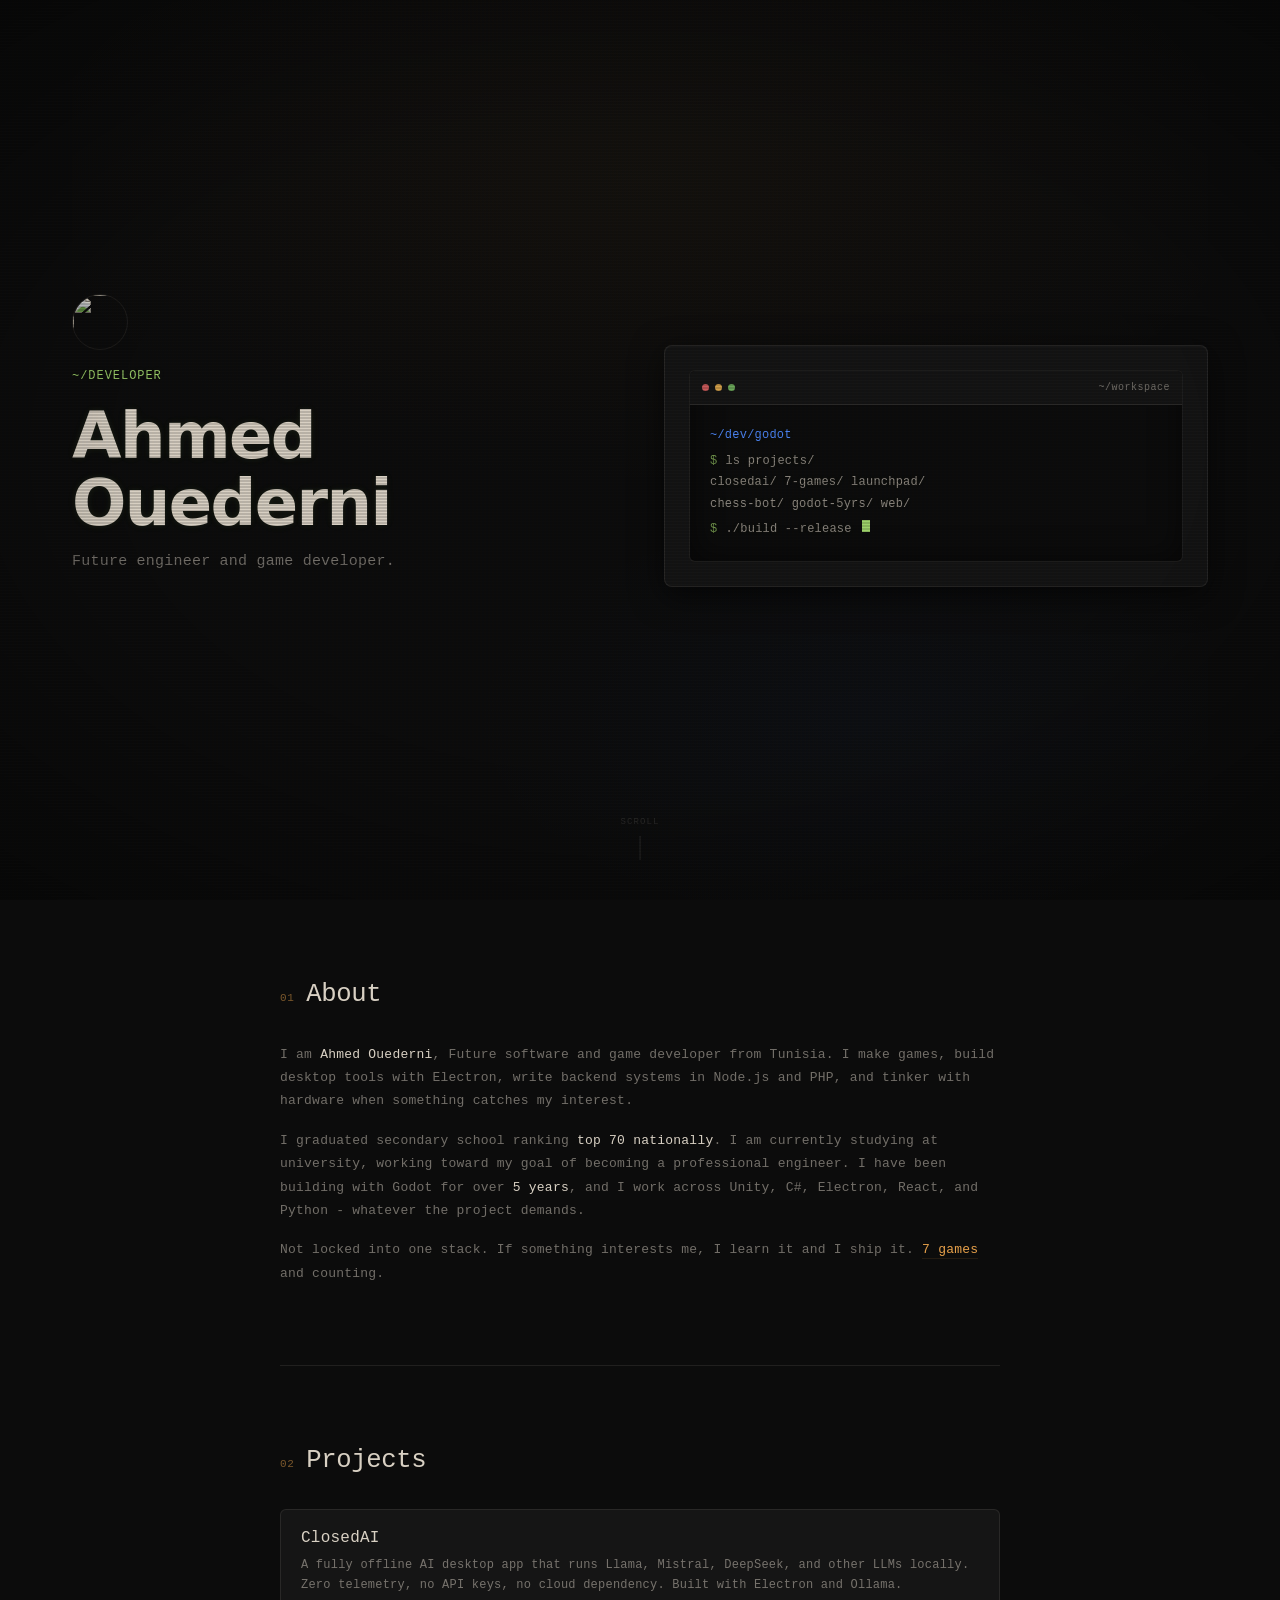
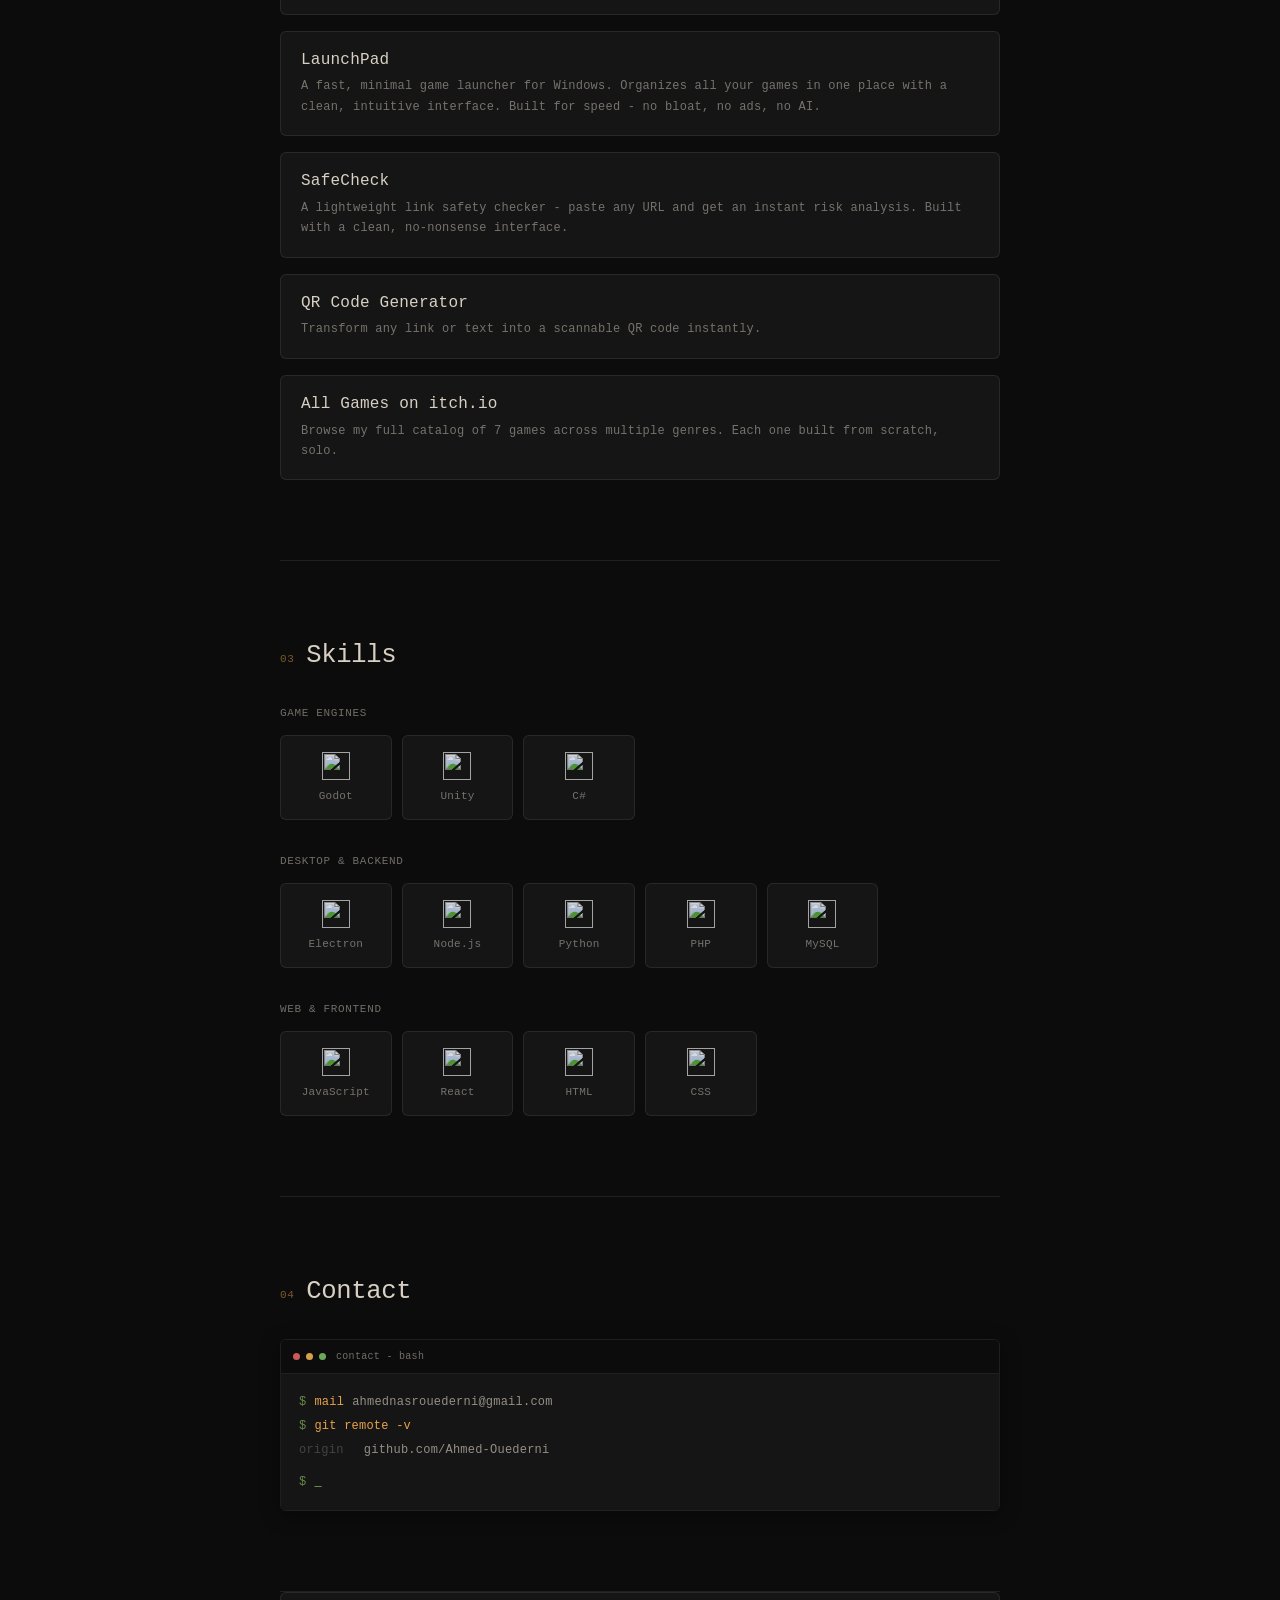
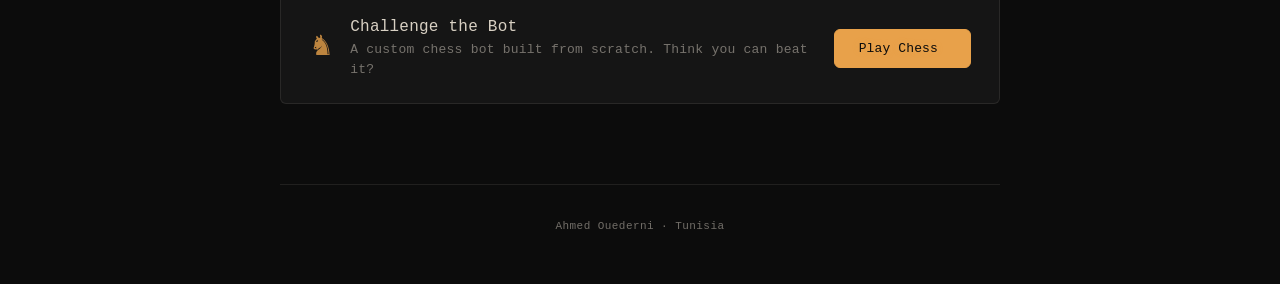
==== index.html @ bfbadf21 "fix" ====
<!DOCTYPE html>
<html lang="en">
<head>
  <meta charset="UTF-8">
  <meta name="viewport" content="width=device-width, initial-scale=1.0">
  <meta name="description" content="Ahmed Ouederni, Future Software & Game Developer. 7 games shipped. Building tools, engines, and experiences from Tunisia.">
  <meta name="google-site-verification" content="sA0sm3_BkF0M1-zDJ6qoyXJrJfZgBgs-UCvSXlm2wwg" />
  <title>Ahmed Ouederni</title>
  <meta property="og:site_name" content="Ahmed Ouederni">
  <link rel="icon" type="image/png" href="assets/image.png">

  
  <link rel="preconnect" href="https://cdn.jsdelivr.net">

  <link rel="preload" href="https://cdn.jsdelivr.net/npm/@fontsource/jetbrains-mono@5.1.0/files/jetbrains-mono-latin-wght-normal.woff2" as="font" type="font/woff2" crossorigin>

  
  <link rel="stylesheet" href="https://fonts.cdnfonts.com/css/20-db">

  
  <script src="https://cdn.jsdelivr.net/npm/@phosphor-icons/web@2.1.1/dist/phosphor-icons.min.js"></script>

  
  <link rel="stylesheet" href="styles.css">

  
  <script>document.documentElement.setAttribute('data-theme','dark');</script>
</head>
<body>

  
  <div class="crt-boot" id="crt-boot" aria-hidden="true">
    <div class="crt-boot__terminal">
      <div class="crt-boot__bar">
        <span class="crt-boot__dot crt-boot__dot--red"></span>
        <span class="crt-boot__dot crt-boot__dot--yellow"></span>
        <span class="crt-boot__dot crt-boot__dot--green"></span>
        <span class="crt-boot__label">boot - zsh</span>
      </div>
      <div class="crt-boot__screen">
        <div class="crt-boot__line" data-boot="0"><span class="crt-boot__prompt">$</span> init 3</div>
        <div class="crt-boot__line" data-boot="1"><span class="crt-boot__prompt">$</span> modprobe i915</div>
        <div class="crt-boot__line" data-boot="2"><span class="crt-boot__prompt">$</span> startx</div>
        <div class="crt-boot__line" data-boot="3"><span class="crt-boot__prompt">$</span> xfce4-session</div>
        <div class="crt-boot__line" data-boot="4"><span class="crt-boot__prompt">$</span> echo "Welcome."</div>
        <div class="crt-boot__line" data-boot="5">Welcome.</div>
        <div class="crt-boot__cursor">_</div>
      </div>
    </div>
  </div>

  
  <script>
    (function(){
      var boot = document.getElementById('crt-boot');
      if (!boot) return;
      try {
        if (sessionStorage.getItem('visited') === '1') {
          boot.style.display = 'none';
        }
      } catch(e) {}
    })();
  </script>
</head>
  <main id="main">
    
    <header class="hero" id="hero">
      <div class="hero-grid">
        <div class="hero-content">
          <div class="hero-avatar-wrap">
            <img src="assets/image.png" alt="" class="hero-avatar" width="64" height="64" loading="eager">
          </div>
          <p class="hero-eyebrow" aria-hidden="true">~/developer</p>
          <h1 class="hero-title">Ahmed Ouederni</h1>
          <p class="hero-subtitle">
            Future engineer and game developer.
          </p>
          <div class="hero-ctas">
            <a href="#projects" class="btn btn-primary" data-reveal>View Projects</a>
            <a href="#contact" class="btn btn-ghost" data-reveal>Contact</a>
          </div>
        </div>

        <div class="hero-visual" aria-hidden="true">
          <div class="desk-scene">
            <div class="desk-surface">
              <div class="desk-monitor">
                <div class="desk-monitor__bar">
                  <div class="desk-monitor__bar-left">
                    <span class="desk-monitor__dot desk-monitor__dot--red"></span>
                    <span class="desk-monitor__dot desk-monitor__dot--yellow"></span>
                    <span class="desk-monitor__dot desk-monitor__dot--green"></span>
                  </div>
                  <span class="desk-monitor__bar-right">~/workspace</span>
                </div>
                <div class="desk-monitor__screen">
                  <div class="desk-monitor__line"><span class="dir">~/dev/godot</span></div>
                  <div class="desk-monitor__line" style="margin-top:0.25rem;"><span class="prompt">$</span> <span class="text">ls projects/</span></div>
                  <div class="desk-monitor__line"><span class="text">closedai/      7-games/     launchpad/</span></div>
                  <div class="desk-monitor__line"><span class="text">chess-bot/     godot-5yrs/  web/</span></div>
                  <div class="desk-monitor__line" style="margin-top:0.25rem;">
                    <span class="prompt">$</span> <span class="text">./build --release</span>
                    <span class="desk-monitor__cursor"></span>
                  </div>
                </div>
              </div>
            </div>
          </div>
        </div>
      </div>

      <div class="hero-scroll-indicator" aria-hidden="true">
        <span>Scroll</span>
        <div class="hero-scroll-indicator__line"></div>
      </div>
    </header>

    
    <section id="about" class="section" aria-labelledby="about-title">
      <div class="section-header">
        <span class="section-number" aria-hidden="true">01</span>
        <h2 id="about-title" class="section-title" data-reveal>About</h2>
      </div>
      <div class="about-content" data-reveal>
        <p class="about-text">
          I am <strong>Ahmed Ouederni</strong>, Future software and game developer from Tunisia. I make games,
          build desktop tools with Electron, write backend systems in Node.js and PHP, and tinker with hardware
          when something catches my interest.
        </p>
        <p class="about-text">
          I graduated secondary school ranking <strong>top 70 nationally</strong>. I am currently studying at
          university, working toward my goal of becoming a professional engineer. I have been building with
          Godot for over <strong>5 years</strong>, and I work across Unity, C#, Electron, React, and Python
          - whatever the project demands.
        </p>
        <p class="about-text">
          Not locked into one stack. If something interests me, I learn it and I ship it.
          <a href="https://sologame-dev.itch.io/" target="_blank" rel="noopener" class="link">7 games</a>
          and counting.
        </p>
      </div>
    </section>

    
    <section id="projects" class="section" aria-labelledby="projects-title">
      <div class="section-header">
        <span class="section-number" aria-hidden="true">02</span>
        <h2 id="projects-title" class="section-title" data-reveal>Projects</h2>
      </div>
      <div class="projects-grid" id="projects-grid" role="list" data-reveal-container>
        
        <a href="https://ahmed-ouederni.github.io/ClosedAI/" class="project-card" target="_blank" rel="noopener noreferrer" role="listitem">
          <div class="project-card__body">
            <span class="project-card__title">ClosedAI</span>
            <span class="project-card__description">A fully offline AI desktop app that runs Llama, Mistral, DeepSeek, and other LLMs locally. Zero telemetry, no API keys, no cloud dependency. Built with Electron and Ollama.</span>
          </div>
        </a>
        <a href="https://sologame-dev.itch.io/launchpad" class="project-card" target="_blank" rel="noopener noreferrer" role="listitem">
          <div class="project-card__body">
            <span class="project-card__title">LaunchPad</span>
            <span class="project-card__description">A fast, minimal game launcher for Windows. Organizes all your games in one place with a clean, intuitive interface. Built for speed - no bloat, no ads, no AI.</span>
          </div>
        </a>
        <a href="https://ahmed-ouederni.is-a.dev/SafeCheck" class="project-card" target="_blank" rel="noopener noreferrer" role="listitem">
          <div class="project-card__body">
            <span class="project-card__title">SafeCheck</span>
            <span class="project-card__description">A lightweight link safety checker - paste any URL and get an instant risk analysis. Built with a clean, no-nonsense interface.</span>
          </div>
        </a>
        <a href="https://ahmed-ouederni.is-a.dev/QR-Code-Generator" class="project-card" target="_blank" rel="noopener noreferrer" role="listitem">
          <div class="project-card__body">
            <span class="project-card__title">QR Code Generator</span>
            <span class="project-card__description">Transform any link or text into a scannable QR code instantly.</span>
          </div>
        </a>
        <a href="https://sologame-dev.itch.io/" class="project-card" target="_blank" rel="noopener noreferrer" role="listitem">
          <div class="project-card__body">
            <span class="project-card__title">All Games on itch.io</span>
            <span class="project-card__description">Browse my full catalog of 7 games across multiple genres. Each one built from scratch, solo.</span>
          </div>
        </a>
      </div>
    </section>

    
    <section id="skills" class="section" aria-labelledby="skills-title">
      <div class="section-header">
        <span class="section-number" aria-hidden="true">03</span>
        <h2 id="skills-title" class="section-title" data-reveal>Skills</h2>
      </div>
      <div class="skills-container" id="skills-container" data-reveal-container>
        
        <div class="skill-category">
          <span class="skill-category__label">Game Engines</span>
          <div class="skill-boxes">
            <div class="skill-box"><img class="skill-box__icon" src="https://cdn.jsdelivr.net/gh/devicons/devicon/icons/godot/godot-original.svg" alt="" width="28" height="28"><span class="skill-box__name">Godot</span></div>
            <div class="skill-box"><img class="skill-box__icon" src="https://cdn.jsdelivr.net/gh/devicons/devicon/icons/unity/unity-original.svg" alt="" width="28" height="28"><span class="skill-box__name">Unity</span></div>
            <div class="skill-box"><img class="skill-box__icon" src="https://cdn.jsdelivr.net/gh/devicons/devicon/icons/csharp/csharp-original.svg" alt="" width="28" height="28"><span class="skill-box__name">C#</span></div>
          </div>
        </div>
        <div class="skill-category">
          <span class="skill-category__label">Desktop & Backend</span>
          <div class="skill-boxes">
            <div class="skill-box"><img class="skill-box__icon" src="https://cdn.jsdelivr.net/gh/devicons/devicon/icons/electron/electron-original.svg" alt="" width="28" height="28"><span class="skill-box__name">Electron</span></div>
            <div class="skill-box"><img class="skill-box__icon" src="https://cdn.jsdelivr.net/gh/devicons/devicon/icons/nodejs/nodejs-original.svg" alt="" width="28" height="28"><span class="skill-box__name">Node.js</span></div>
            <div class="skill-box"><img class="skill-box__icon" src="https://cdn.jsdelivr.net/gh/devicons/devicon/icons/python/python-original.svg" alt="" width="28" height="28"><span class="skill-box__name">Python</span></div>
            <div class="skill-box"><img class="skill-box__icon" src="https://cdn.jsdelivr.net/gh/devicons/devicon/icons/php/php-original.svg" alt="" width="28" height="28"><span class="skill-box__name">PHP</span></div>
            <div class="skill-box"><img class="skill-box__icon" src="https://cdn.jsdelivr.net/gh/devicons/devicon/icons/mysql/mysql-original.svg" alt="" width="28" height="28"><span class="skill-box__name">MySQL</span></div>
          </div>
        </div>
        <div class="skill-category">
          <span class="skill-category__label">Web & Frontend</span>
          <div class="skill-boxes">
            <div class="skill-box"><img class="skill-box__icon" src="https://cdn.jsdelivr.net/gh/devicons/devicon/icons/javascript/javascript-original.svg" alt="" width="28" height="28"><span class="skill-box__name">JavaScript</span></div>
            <div class="skill-box"><img class="skill-box__icon" src="https://cdn.jsdelivr.net/gh/devicons/devicon/icons/react/react-original.svg" alt="" width="28" height="28"><span class="skill-box__name">React</span></div>
            <div class="skill-box"><img class="skill-box__icon" src="https://cdn.jsdelivr.net/gh/devicons/devicon/icons/html5/html5-original.svg" alt="" width="28" height="28"><span class="skill-box__name">HTML</span></div>
            <div class="skill-box"><img class="skill-box__icon" src="https://cdn.jsdelivr.net/gh/devicons/devicon/icons/css3/css3-original.svg" alt="" width="28" height="28"><span class="skill-box__name">CSS</span></div>
          </div>
        </div>
      </div>
    </section>

    
    <section id="contact" class="section" aria-labelledby="contact-title">
      <div class="section-header">
        <span class="section-number" aria-hidden="true">04</span>
        <h2 id="contact-title" class="section-title" data-reveal>Contact</h2>
      </div>
      <div class="contact-links" id="contact-links" role="list" data-reveal-container>
        
        <div class="contact-terminal">
          <div class="contact-terminal__head">
            <span class="contact-terminal__dot contact-terminal__dot--red"></span>
            <span class="contact-terminal__dot contact-terminal__dot--yellow"></span>
            <span class="contact-terminal__dot contact-terminal__dot--green"></span>
            <span class="contact-terminal__title">contact - bash</span>
          </div>
          <div class="contact-terminal__body">
            <div class="contact-terminal__line">
              <span class="contact-terminal__prompt">$</span>
              <span class="contact-terminal__cmd">mail</span>
              <a href="mailto:ahmednasrouederni@gmail.com" class="contact-terminal__output">ahmednasrouederni@gmail.com</a>
            </div>
            <div class="contact-terminal__line">
              <span class="contact-terminal__prompt">$</span>
              <span class="contact-terminal__cmd">git remote -v</span>
            </div>
            <div class="contact-terminal__line">
              <span class="contact-terminal__prefix">origin&emsp;</span>
              <a href="https://github.com/Ahmed-Ouederni" target="_blank" rel="noopener noreferrer" class="contact-terminal__output">github.com/Ahmed-Ouederni</a>
            </div>
            <div class="contact-terminal__line" style="margin-top:0.5rem;">
              <span class="contact-terminal__prompt">$</span>
              <span class="contact-terminal__cursor">_</span>
            </div>
          </div>
        </div>
      </div>
    </section>

    
    <section id="chess" class="chess-section" aria-labelledby="chess-title">
      <div class="chess-card" id="chess-card" data-reveal>
        <div class="chess-card-content">
          <div class="chess-icon" aria-hidden="true">♞</div>
          <div>
            <h3 id="chess-title" class="chess-card-title">Challenge the Bot</h3>
            <p class="chess-card-desc">A custom chess bot built from scratch. Think you can beat it?</p>
          </div>
        </div>
        <a href="chess.html" class="btn btn-primary" aria-label="Play chess against my bot" onclick="sessionStorage.setItem('visited','1')">
          Play Chess
          <i class="ph ph-arrow-right" aria-hidden="true"></i>
        </a>
      </div>
    </section>
  </main>

  
  <footer class="footer" role="contentinfo">
    <p>Ahmed Ouederni · Tunisia</p>
  </footer>

  
  <script type="module" src="data/projects.js"></script>
  <script type="module" src="data/skills.js"></script>


  
  <script type="module" src="app.js"></script>
</body>
</html>
---- styles.css ----
@font-face {
  font-family: 'IBM Plex Mono';
  src: url('https://cdn.jsdelivr.net/npm/@fontsource/ibm-plex-mono@5.1.0/files/ibm-plex-mono-latin-400-normal.woff2')
    format('woff2');
  font-weight: 400;
  font-display: swap;
}

@font-face {
  font-family: 'IBM Plex Mono';
  src: url('https://cdn.jsdelivr.net/npm/@fontsource/ibm-plex-mono@5.1.0/files/ibm-plex-mono-latin-500-normal.woff2')
    format('woff2');
  font-weight: 500;
  font-display: swap;
}


@font-face {
  font-family: 'JetBrains Mono';
  src: url('https://cdn.jsdelivr.net/npm/@fontsource/jetbrains-mono@5.1.0/files/jetbrains-mono-latin-wght-normal.woff2')
    format('woff2-variations');
  font-weight: 100 900;
  font-display: swap;
}


:root {
  
  --bg: #0C0C0C;
  --bg-panel: #151515;
  --bg-elevated: #1A1A1A;
  --border: rgba(216, 208, 195, 0.1);
  --border-strong: rgba(216, 208, 195, 0.2);
  --paper: #D8D0C3;
  --paper-dim: rgba(216, 208, 195, 0.65);
  --ink: rgba(216, 208, 195, 0.85);
  --ink-muted: rgba(216, 208, 195, 0.5);

  
  --accent: #E8A14A;
  --accent-dim: rgba(232, 161, 74, 0.6);
  --accent-bg: rgba(232, 161, 74, 0.1);
  --crt-green: #9ED26A;
  --crt-green-dim: rgba(158, 210, 106, 0.5);
  --soft-blue: #4E89FF;
  --soft-blue-dim: rgba(78, 137, 255, 0.3);
  --muted-red: #C95A5A;

  
  --shadow-sm: 0 1px 3px rgba(0, 0, 0, 0.4);
  --shadow-md: 0 4px 16px rgba(0, 0, 0, 0.5);
  --shadow-lg: 0 8px 32px rgba(0, 0, 0, 0.6);

  
  --ease-out: cubic-bezier(0.23, 1, 0.32, 1);
  --ease-in-out: cubic-bezier(0.77, 0, 0.175, 1);
  --ease-mechanical: cubic-bezier(0.4, 0, 0.2, 1);

  
  --font-display: 'JetBrains Mono', ui-monospace, monospace;
  --font-body: 'JetBrains Mono', ui-monospace, monospace;
  --font-terminal: 'JetBrains Mono', ui-monospace, monospace;
  --font-mono: 'IBM Plex Mono', ui-monospace, monospace;

  
  --max-width: 1200px;
  --content-width: 720px;

  
  --z-dropdown: 10;
  --z-sticky: 20;
  --z-modal: 40;
  --z-toast: 50;
  --z-tooltip: 60;
}


*,
*::before,
*::after {
  box-sizing: border-box;
  margin: 0;
  padding: 0;
}

html {
  scroll-behavior: smooth;
  -webkit-font-smoothing: antialiased;
  -moz-osx-font-smoothing: grayscale;
  background: var(--bg);
}

body {
  background: var(--bg);
  color: var(--ink);
  font-family: var(--font-body);
  font-size: 0.9375rem;
  font-weight: 400;
  line-height: 1.7;
  min-height: 100dvh;
  position: relative;
  overflow-x: hidden;
  letter-spacing: 0.015em;
}


.hero-title,
.hero-eyebrow,
.desk-monitor__screen,
.section-number {
  text-shadow: 0 0 6px rgba(158, 210, 106, 0.08), 0 0 12px rgba(158, 210, 106, 0.04);
}

.btn-primary {
  text-shadow: 0 0 8px rgba(232, 161, 74, 0.2);
}


@media (prefers-reduced-motion: no-preference) {
  body::before {
    content: '';
    position: fixed;
    inset: 0;
    z-index: 5;
    pointer-events: none;
    background:
      
      repeating-linear-gradient(
        0deg,
        transparent,
        transparent 1px,
        rgba(0, 0, 0, 0.15) 1px,
        rgba(0, 0, 0, 0.15) 3px
      ),
      
      radial-gradient(
        ellipse 80% 70% at center,
        transparent 50%,
        rgba(0, 0, 0, 0.4) 100%
      ),
      
      repeating-linear-gradient(
        90deg,
        transparent 0px,
        rgba(232, 161, 74, 0.015) 1px,
        transparent 2px,
        rgba(78, 137, 255, 0.015) 3px,
        transparent 4px
      );
    animation: crt-flicker 6s infinite;
  }

  .project-card:hover,
  .skill-box:hover {
    box-shadow: 0 0 6px var(--accent-bg), 0 0 20px var(--accent-bg);
  }
}

@keyframes crt-flicker {
  0% { opacity: 0.998; }
  3% { opacity: 1; }
  6% { opacity: 0.997; }
  8% { opacity: 1; }
  45% { opacity: 1; }
  46% { opacity: 0.996; }
  47% { opacity: 1; }
  92% { opacity: 1; }
  93% { opacity: 0.998; }
  94% { opacity: 1; }
  100% { opacity: 0.998; }
}

@media (prefers-reduced-motion: reduce) {
  body::before { display: none; }
}

img {
  max-width: 100%;
  height: auto;
  display: block;
}

a {
  color: var(--accent);
  text-decoration: none;
  transition: color 200ms var(--ease-out);
}

a:hover {
  color: var(--crt-green);
}

::selection {
  background: var(--accent-bg);
  color: var(--accent);
}

:focus-visible {
  outline: 2px solid var(--accent);
  outline-offset: 2px;
  border-radius: 2px;
}


#main {
  max-width: var(--max-width);
  margin: 0 auto;
  padding: 0 2rem;
}


.hero {
  min-height: 100dvh;
  display: flex;
  flex-direction: column;
  justify-content: center;
  padding: 5rem 0 3rem;
  position: relative;
}

.hero::before {
  content: '';
  position: absolute;
  inset: 0;
  background:
    radial-gradient(ellipse 80% 50% at 50% 20%, rgba(232, 161, 74, 0.04) 0%, transparent 70%),
    radial-gradient(ellipse 60% 40% at 70% 80%, rgba(78, 137, 255, 0.03) 0%, transparent 60%);
  pointer-events: none;
}

.hero-grid {
  display: grid;
  grid-template-columns: 1fr 1fr;
  gap: 3rem;
  align-items: center;
  position: relative;
  z-index: 1;
}

.hero-content {
  display: flex;
  flex-direction: column;
  gap: 0.75rem;
}

.hero-avatar-wrap {
  margin-bottom: 0.25rem;
}

.hero-avatar {
  width: 3.5rem;
  height: 3.5rem;
  border-radius: 50%;
  object-fit: cover;
  border: 1px solid var(--border);
  filter: sepia(0.3) brightness(0.85);
  transition: filter 300ms var(--ease-out);
}

.hero-avatar:hover {
  filter: sepia(0) brightness(1);
}

.hero-eyebrow {
  font-family: var(--font-mono);
  font-size: 0.75rem;
  font-weight: 400;
  letter-spacing: 0.08em;
  text-transform: uppercase;
  color: var(--crt-green);
  margin-bottom: 0.25rem;
}

.hero-title {
  font-family: '20 db', system-ui, sans-serif;
  font-size: clamp(2.5rem, 5vw, 4.25rem);
  font-weight: 600;
  letter-spacing: -0.025em;
  line-height: 1.05;
  color: var(--paper);
  text-wrap: balance;
}

.hero-subtitle {
  font-size: 0.9375rem;
  line-height: 1.7;
  color: var(--ink-muted);
  max-width: 45ch;
}

.hero-highlight {
  color: var(--accent);
  font-weight: 500;
}

.hero-ctas {
  display: flex;
  gap: 0.75rem;
  margin-top: 0.75rem;
}


.hero-visual {
  position: relative;
  display: flex;
  align-items: center;
  justify-content: center;
}

.desk-scene {
  width: 100%;
  position: relative;
  border: 1px solid var(--border);
  border-radius: 8px;
  background: var(--bg-panel);
  padding: 1.5rem;
  box-shadow: var(--shadow-lg), inset 0 1px 0 rgba(255, 255, 255, 0.02);
}

.desk-surface {
  position: relative;
  display: grid;
  grid-template-columns: 1fr 1fr;
  gap: 1rem;
}


.desk-monitor {
  grid-column: 1 / -1;
  border: 1px solid var(--border);
  border-radius: 6px;
  overflow: hidden;
  background: var(--bg);
  box-shadow: inset 0 0 30px rgba(0, 0, 0, 0.5);
}

.desk-monitor__bar {
  display: flex;
  align-items: center;
  justify-content: space-between;
  padding: 0.5rem 0.75rem;
  border-bottom: 1px solid var(--border);
  background: var(--bg-panel);
}

.desk-monitor__bar-left {
  display: flex;
  align-items: center;
  gap: 0.375rem;
}

.desk-monitor__dot {
  width: 0.4375rem;
  height: 0.4375rem;
  border-radius: 50%;
}

.desk-monitor__dot--red { background: #C95A5A; }
.desk-monitor__dot--yellow { background: #D4A04A; }
.desk-monitor__dot--green { background: #6BA85A; }

.desk-monitor__bar-right {
  font-family: var(--font-mono);
  font-size: 0.625rem;
  color: var(--ink-muted);
  letter-spacing: 0.05em;
}

.desk-monitor__screen {
  padding: 1.25rem;
  font-family: var(--font-mono);
  font-size: 0.75rem;
  line-height: 1.8;
  color: var(--crt-green);
  min-height: 140px;
  position: relative;
}

.desk-monitor__line {
  display: flex;
  gap: 0.5rem;
  align-items: baseline;
  white-space: nowrap;
  overflow: hidden;
}

.desk-monitor__line .prompt {
  color: var(--crt-green);
  opacity: 0.7;
}

.desk-monitor__line .dir {
  color: var(--soft-blue);
}

.desk-monitor__line .text {
  color: var(--paper-dim);
}

.desk-monitor__cursor {
  display: inline-block;
  width: 0.5rem;
  height: 1em;
  background: var(--crt-green);
  animation: cursor-blink 1s step-end infinite;
  vertical-align: text-bottom;
  margin-left: 0.125rem;
}

@keyframes cursor-blink {
  50% { opacity: 0; }
}

@keyframes blink {
  50% { opacity: 0; }
}




.hero-scroll-indicator {
  position: absolute;
  bottom: 2.5rem;
  left: 50%;
  transform: translateX(-50%);
  color: var(--ink-muted);
  opacity: 0.3;
  display: flex;
  flex-direction: column;
  align-items: center;
  gap: 0.375rem;
}

.hero-scroll-indicator span {
  font-family: var(--font-mono);
  font-size: 0.5625rem;
  letter-spacing: 0.12em;
  text-transform: uppercase;
}

.hero-scroll-indicator__line {
  width: 1px;
  height: 24px;
  background: var(--ink-muted);
  animation: scroll-line 2s var(--ease-in-out) infinite;
}

@keyframes scroll-line {
  0%, 100% { transform: scaleY(0.3); opacity: 0.3; }
  50% { transform: scaleY(1); opacity: 0.7; }
}


.section {
  padding: 5rem 0;
  max-width: var(--content-width);
  margin: 0 auto;
}

.section:not(:last-of-type) {
  border-bottom: 1px solid var(--border);
}

.section-header {
  margin-bottom: 2rem;
  display: flex;
  align-items: baseline;
  gap: 0.75rem;
}

.section-number {
  font-family: var(--font-mono);
  font-size: 0.6875rem;
  font-weight: 400;
  color: var(--accent);
  opacity: 0.5;
  letter-spacing: 0.05em;
}

.section-title {
  font-family: var(--font-display);
  font-size: clamp(1.25rem, 2vw, 1.75rem);
  font-weight: 500;
  letter-spacing: -0.015em;
  line-height: 1.2;
  color: var(--paper);
  text-wrap: balance;
}


.about-content {
  display: flex;
  flex-direction: column;
  gap: 1rem;
}

.about-text {
  font-size: 0.8125rem;
  line-height: 1.8;
  color: var(--ink-muted);
  text-wrap: pretty;
}

.about-text strong {
  color: var(--paper);
  font-weight: 500;
}

.about-text .link {
  color: var(--accent);
  border-bottom: 1px solid var(--accent-bg);
  padding-bottom: 1px;
  transition: border-color 200ms var(--ease-out);
}

.about-text .link:hover {
  border-color: var(--accent);
  color: var(--accent);
}


.projects-grid {
  display: grid;
  grid-template-columns: 1fr;
  gap: 1rem;
}

.project-card {
  display: block;
  padding: 1.125rem 1.25rem;
  border: 1px solid var(--border);
  border-radius: 6px;
  background: var(--bg-panel);
  text-decoration: none;
  transition:
    border-color 200ms var(--ease-out),
    box-shadow 200ms var(--ease-out),
    transform 200ms var(--ease-out);
}

.project-card:hover {
  border-color: var(--accent);
  box-shadow: 0 4px 20px rgba(0, 0, 0, 0.4), 0 0 20px var(--accent-bg);
}

@media (hover: hover) and (pointer: fine) {
  .project-card:hover {
    transform: translateY(-2px);
  }
}

.project-card:active {
  transform: scale(0.97);
}

.project-card__body {
  display: flex;
  flex-direction: column;
  gap: 0.25rem;
}

.project-card__title {
  font-family: var(--font-display);
  font-size: 1rem;
  font-weight: 500;
  color: var(--paper);
  line-height: 1.3;
}

.project-card__description {
  font-size: 0.75rem;
  color: var(--ink-muted);
  line-height: 1.7;
  margin-top: 0.125rem;
}


.skills-container {
  display: flex;
  flex-direction: column;
  gap: 2rem;
}

.skill-category {
  display: flex;
  flex-direction: column;
  gap: 0.75rem;
}

.skill-category__label {
  font-family: var(--font-terminal);
  font-size: 0.6875rem;
  font-weight: 500;
  letter-spacing: 0.06em;
  text-transform: uppercase;
  color: var(--ink-muted);
}

.skill-boxes {
  display: grid;
  grid-template-columns: repeat(auto-fill, minmax(110px, 1fr));
  gap: 0.625rem;
}

.skill-box {
  display: flex;
  flex-direction: column;
  align-items: center;
  gap: 0.625rem;
  padding: 1rem 0.75rem;
  border: 1px solid var(--border);
  border-radius: 6px;
  background: var(--bg-panel);
  transition: border-color 200ms var(--ease-out), background 200ms var(--ease-out);
  cursor: default;
}

.skill-box:hover {
  border-color: var(--accent);
  background: var(--bg-elevated);
}

.skill-box__icon {
  width: 1.75rem;
  height: 1.75rem;
  object-fit: contain;
  flex-shrink: 0;
  filter: brightness(0.85);
}

.skill-box__name {
  font-family: var(--font-terminal);
  font-size: 0.6875rem;
  color: var(--ink-muted);
  font-weight: 400;
  text-align: center;
  line-height: 1.2;
}


.contact-terminal {
  border: 1px solid var(--border);
  border-radius: 6px;
  overflow: hidden;
  box-shadow: 0 4px 20px rgba(0, 0, 0, 0.4);
}

.contact-terminal__head {
  display: flex;
  align-items: center;
  gap: 0.375rem;
  padding: 0.5rem 0.75rem;
  border-bottom: 1px solid var(--border);
  background: var(--bg);
}

.contact-terminal__dot {
  width: 0.4375rem;
  height: 0.4375rem;
  border-radius: 50%;
  flex-shrink: 0;
}

.contact-terminal__dot--red { background: #C95A5A; }
.contact-terminal__dot--yellow { background: #D4A04A; }
.contact-terminal__dot--green { background: #6BA85A; }

.contact-terminal__title {
  font-family: var(--font-terminal);
  font-size: 0.625rem;
  color: var(--ink-muted);
  margin-left: 0.25rem;
  letter-spacing: 0.03em;
}

.contact-terminal__body {
  padding: 1rem 1.125rem;
  font-family: var(--font-terminal);
  font-size: 0.75rem;
  line-height: 2;
  background: var(--bg-panel);
}

.contact-terminal__line {
  display: flex;
  align-items: baseline;
  gap: 0.5rem;
  flex-wrap: wrap;
}

.contact-terminal__prompt {
  color: var(--crt-green);
  opacity: 0.6;
}

.contact-terminal__cmd {
  color: var(--accent);
  font-weight: 500;
}

.contact-terminal__prefix {
  color: var(--ink-muted);
  opacity: 0.5;
  white-space: pre;
}

.contact-terminal__output {
  color: var(--paper-dim);
  text-decoration: none;
  transition: color 200ms var(--ease-out);
  word-break: break-all;
}

.contact-terminal__output:hover {
  color: var(--crt-green);
}

.contact-terminal__cursor {
  color: var(--crt-green);
  animation: blink 1s step-end infinite;
}


.chess-section {
  max-width: var(--content-width);
  margin: 0 auto;
  padding-bottom: 5rem;
}

.chess-card {
  display: flex;
  align-items: center;
  justify-content: space-between;
  gap: 1.5rem;
  padding: 1.5rem 1.75rem;
  border: 1px solid var(--border);
  border-radius: 6px;
  background: var(--bg-panel);
  transition:
    border-color 200ms var(--ease-out),
    box-shadow 200ms var(--ease-out);
  position: relative;
  overflow: hidden;
}

.chess-card::before {
  content: '';
  position: absolute;
  inset: 0;
  border-radius: inherit;
  background: linear-gradient(135deg, var(--accent-bg) 0%, transparent 60%);
  opacity: 0;
  transition: opacity 300ms var(--ease-out);
  pointer-events: none;
}

.chess-card:hover {
  border-color: var(--accent);
  box-shadow: 0 0 24px var(--accent-bg);
}

.chess-card:hover::before {
  opacity: 1;
}

.chess-card-content {
  display: flex;
  align-items: center;
  gap: 1rem;
  position: relative;
  z-index: 1;
}

.chess-icon {
  font-size: 1.75rem;
  line-height: 1;
  color: var(--accent);
  opacity: 0.8;
}

.chess-card-title {
  font-family: var(--font-display);
  font-size: 1rem;
  font-weight: 500;
  color: var(--paper);
  line-height: 1.3;
}

.chess-card-desc {
  font-size: 0.8125rem;
  color: var(--ink-muted);
  margin-top: 0.125rem;
  line-height: 1.5;
}


.btn {
  display: inline-flex;
  align-items: center;
  justify-content: center;
  gap: 0.5rem;
  padding: 0.75rem 1.5rem;
  border-radius: 6px;
  font-family: var(--font-body);
  font-size: 0.8125rem;
  font-weight: 500;
  letter-spacing: 0.01em;
  line-height: 1;
  cursor: pointer;
  text-decoration: none;
  white-space: nowrap;
  transition:
    background 200ms var(--ease-out),
    color 200ms var(--ease-out),
    border-color 200ms var(--ease-out),
    transform 120ms var(--ease-out),
    box-shadow 200ms var(--ease-out);
}

.btn:active {
  transform: scale(0.95);
}

.btn:focus-visible {
  outline: 2px solid var(--accent);
  outline-offset: 2px;
}

.btn-primary {
  background: var(--accent);
  color: var(--bg);
  border: 1px solid var(--accent);
}

.btn-primary:hover {
  background: transparent;
  color: var(--accent);
  box-shadow: 0 0 16px var(--accent-bg);
}

.btn-ghost {
  background: transparent;
  color: var(--ink);
  border: 1px solid var(--border);
}

.btn-ghost:hover {
  border-color: var(--accent);
  color: var(--accent);
}


.footer {
  max-width: var(--content-width);
  margin: 0 auto;
  padding: 2rem 0 3rem;
  border-top: 1px solid var(--border);
}

.footer p {
  font-family: var(--font-mono);
  font-size: 0.6875rem;
  color: var(--ink-muted);
  text-align: center;
  letter-spacing: 0.04em;
}


[data-reveal] {
  opacity: 0;
  transform: translateY(20px);
  animation: reveal 600ms var(--ease-out) forwards;
  animation-timeline: view();
  animation-range: entry 0% cover 30%;
}

@keyframes reveal {
  to { opacity: 1; transform: none; }
}

[data-reveal-container] > * {
  opacity: 0;
  transform: translateY(20px);
  animation: reveal-stagger 600ms var(--ease-out) forwards;
  animation-timeline: view();
  animation-range: entry 0% cover 30%;
}

[data-reveal-container] > *:nth-child(1) { animation-delay: 0ms; }
[data-reveal-container] > *:nth-child(2) { animation-delay: 60ms; }
[data-reveal-container] > *:nth-child(3) { animation-delay: 120ms; }
[data-reveal-container] > *:nth-child(4) { animation-delay: 180ms; }
[data-reveal-container] > *:nth-child(5) { animation-delay: 240ms; }
[data-reveal-container] > *:nth-child(6) { animation-delay: 300ms; }

@keyframes reveal-stagger {
  to { opacity: 1; transform: none; }
}


.crt-boot {
  position: fixed;
  inset: 0;
  z-index: 9999;
  background: #0C0C0C;
  display: flex;
  align-items: center;
  justify-content: center;
  animation: boot-fade 7.5s ease-out forwards;
  pointer-events: none;
}


.crt-boot__terminal {
  border: 1px solid var(--border);
  border-radius: 7px;
  overflow: hidden;
  background: #080808;
  box-shadow:
    0 0 40px rgba(158, 210, 106, 0.06),
    0 8px 32px rgba(0, 0, 0, 0.6);
  width: 400px;
  max-width: 88vw;
}


.crt-boot__bar {
  display: flex;
  align-items: center;
  gap: 0.375rem;
  padding: 0.5rem 0.75rem;
  border-bottom: 1px solid var(--border);
  background: #111;
}

.crt-boot__dot {
  width: 0.5rem;
  height: 0.5rem;
  border-radius: 50%;
  flex-shrink: 0;
}

.crt-boot__dot--red { background: #C95A5A; }
.crt-boot__dot--yellow { background: #D4A04A; }
.crt-boot__dot--green { background: #6BA85A; }

.crt-boot__label {
  font-family: var(--font-terminal);
  font-size: 0.625rem;
  color: var(--ink-muted);
  margin-left: 0.25rem;
  letter-spacing: 0.03em;
}


.crt-boot__screen {
  font-family: var(--font-terminal);
  font-size: 0.8125rem;
  color: var(--crt-green);
  line-height: 2;
  text-align: left;
  padding: 1.125rem 1.25rem;
  position: relative;
}

.crt-boot__prompt {
  color: var(--crt-green);
  opacity: 0.55;
  margin-right: 0.5rem;
}

.crt-boot__line {
  opacity: 0;
  animation: boot-type 0.25s ease-out forwards;
}


.crt-boot__line[data-boot="0"] { animation-delay: 0.3s; }
.crt-boot__line[data-boot="1"] { animation-delay: 1.1s; }
.crt-boot__line[data-boot="2"] { animation-delay: 1.5s; }
.crt-boot__line[data-boot="3"] { animation-delay: 2.8s; }
.crt-boot__line[data-boot="4"] { animation-delay: 4.0s; }
.crt-boot__line[data-boot="5"] { animation-delay: 5.2s; }

.crt-boot__cursor {
  opacity: 0;
  animation: boot-type 0.25s ease-out 5.8s forwards, blink 1s step-end 5.8s infinite;
}

@keyframes boot-type {
  from { opacity: 0; transform: translateY(3px); }
  to { opacity: 1; transform: translateY(0); }
}

@keyframes boot-fade {
  0%, 93% { opacity: 1; }
  100% { opacity: 0; visibility: hidden; }
}

@media (prefers-reduced-motion: reduce) {
  .crt-boot { display: none; }
}


@media (prefers-reduced-motion: reduce) {
  *,
  *::before,
  *::after {
    animation-duration: 0.01ms !important;
    animation-iteration-count: 1 !important;
    transition-duration: 150ms !important;
  }

  [data-reveal],
  [data-reveal-container] > * {
    opacity: 1;
    transform: none;
    animation: none;
  }

  .hero-scroll-indicator { display: none; }
  .desk-monitor__cursor { animation: none; opacity: 1; }

  body::before { display: none; }
  .hero-title,
  .hero-eyebrow,
  .desk-monitor__screen,
  .section-number {
    text-shadow: none;
  }
}


@media (max-width: 768px) {
  .hero {
    padding: 4rem 0 2rem;
    min-height: auto;
  }

  .hero-grid {
    grid-template-columns: 1fr;
    gap: 2rem;
  }

  .hero-visual { order: -1; }

  .hero-title {
    font-size: clamp(1.75rem, 7vw, 2.5rem);
  }

  .hero-subtitle {
    font-size: 0.875rem;
  }

  .hero-ctas {
    flex-direction: column;
    gap: 0.5rem;
  }

  .hero-scroll-indicator { display: none; }

  .desk-scene { padding: 1rem; }
  .desk-monitor__screen { padding: 0.875rem; font-size: 0.6875rem; min-height: 100px; }

  .section {
    padding: 3rem 0;
  }

  #main { padding: 0 1rem; }

  .project-card { grid-template-columns: 1fr; }

  .chess-card {
    flex-direction: column;
    align-items: flex-start;
  }  .chess-card-content {
    flex-direction: column;
    align-items: flex-start;
  }
}


.sr-only {
  position: absolute;
  width: 1px;
  height: 1px;
  padding: 0;
  margin: -1px;
  overflow: hidden;
  clip: rect(0, 0, 0, 0);
  white-space: nowrap;
  border: 0;
}
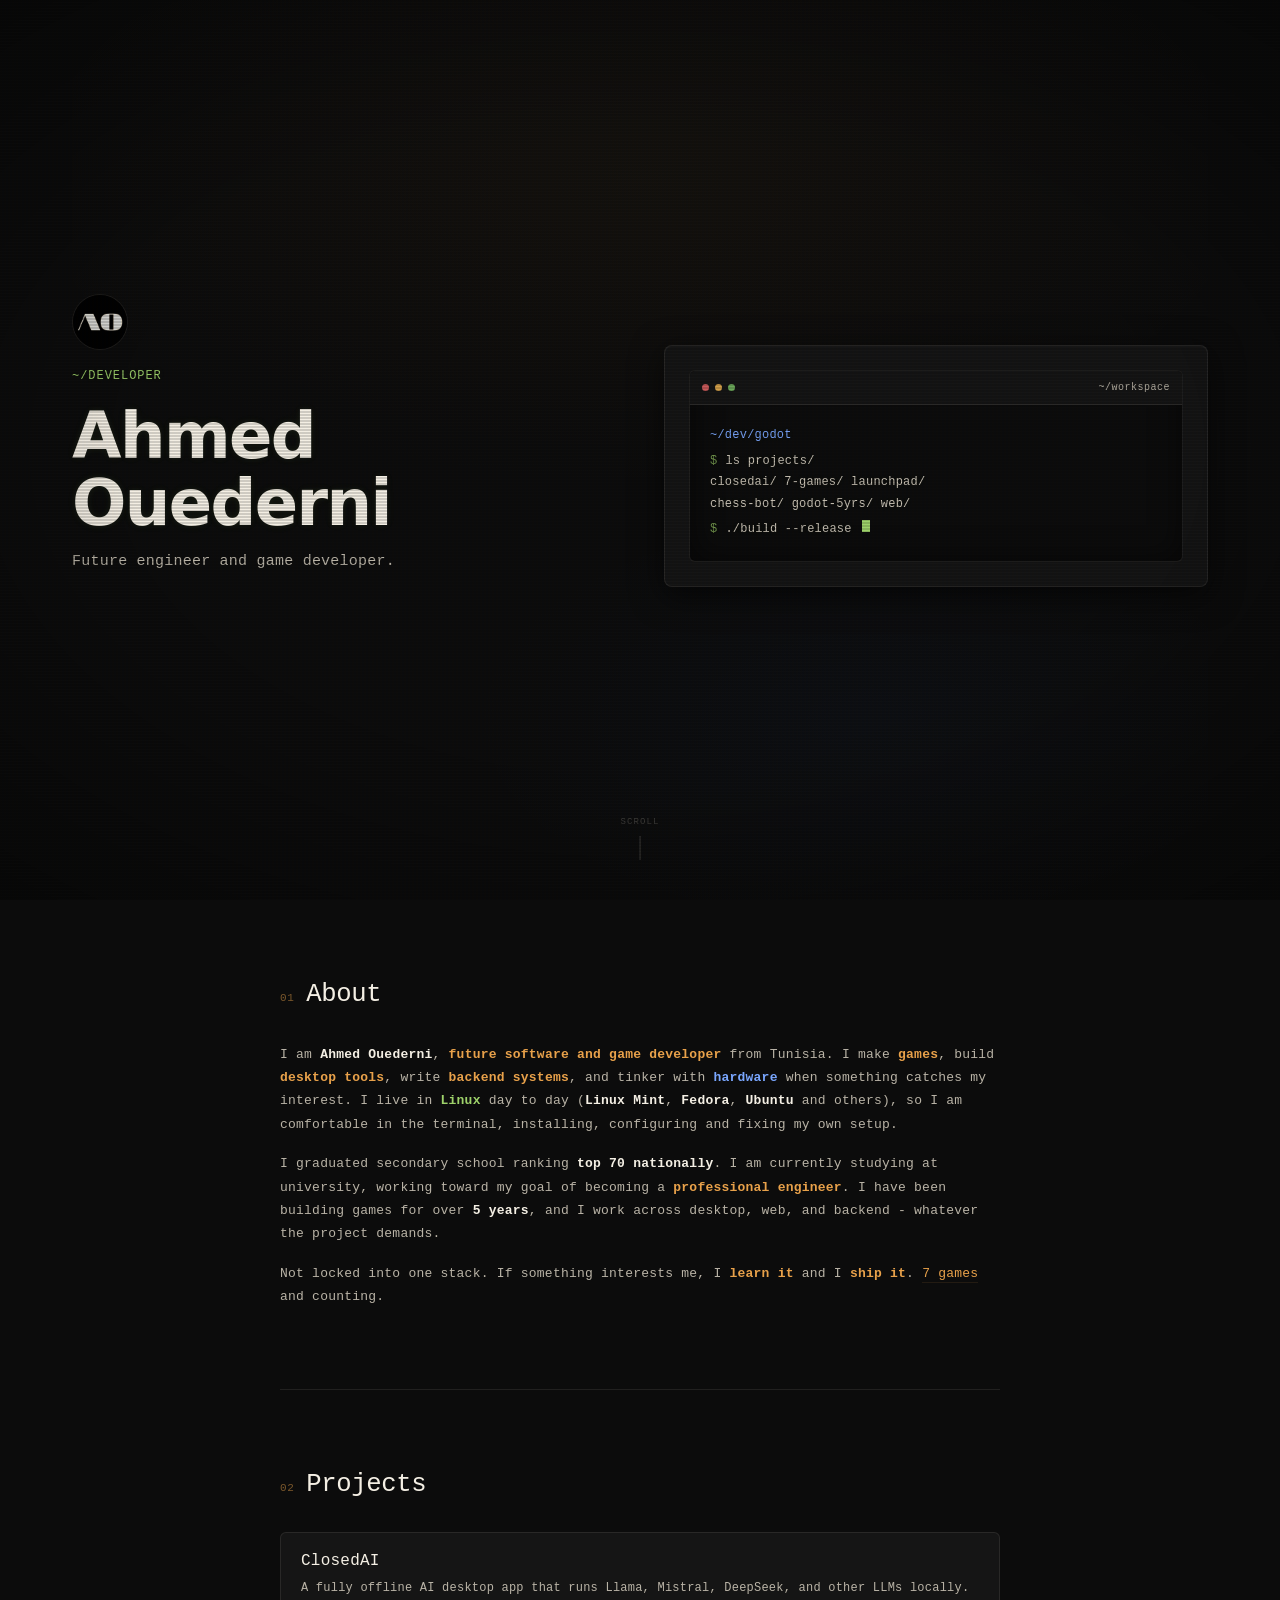
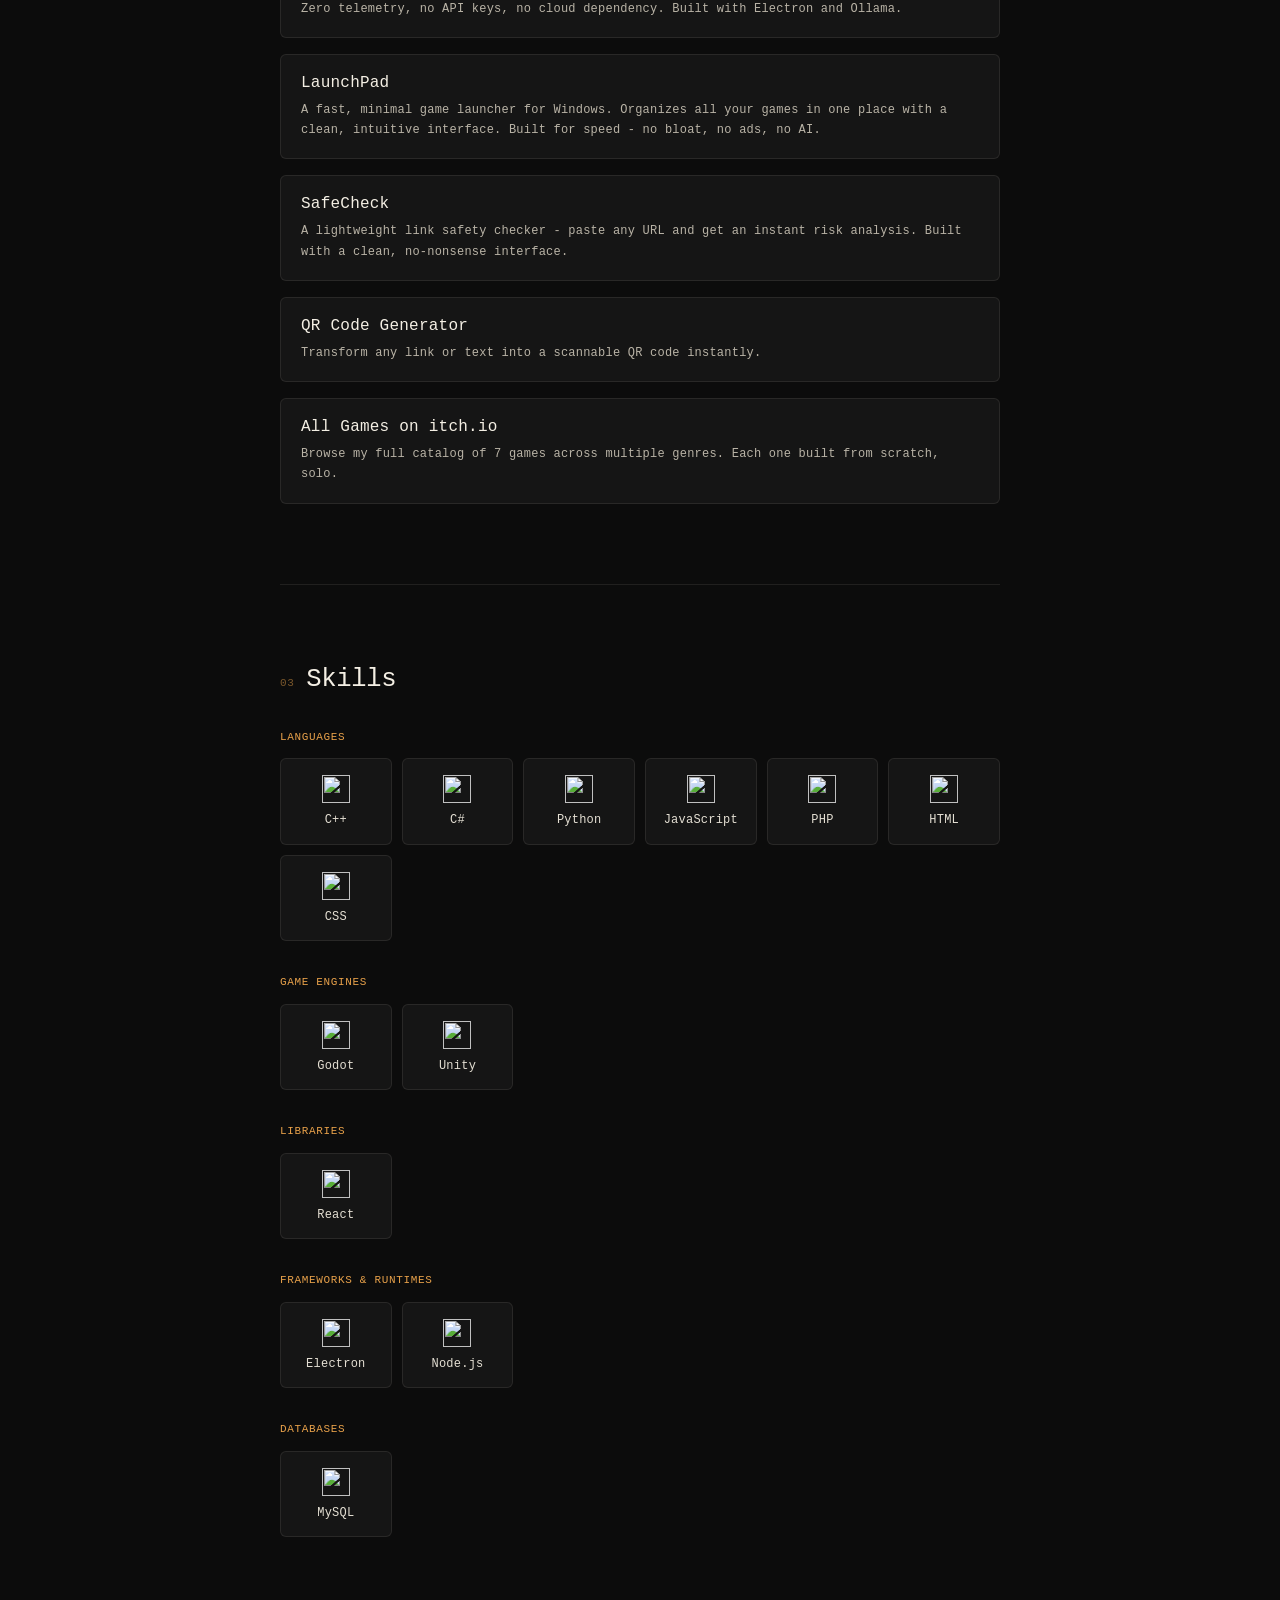
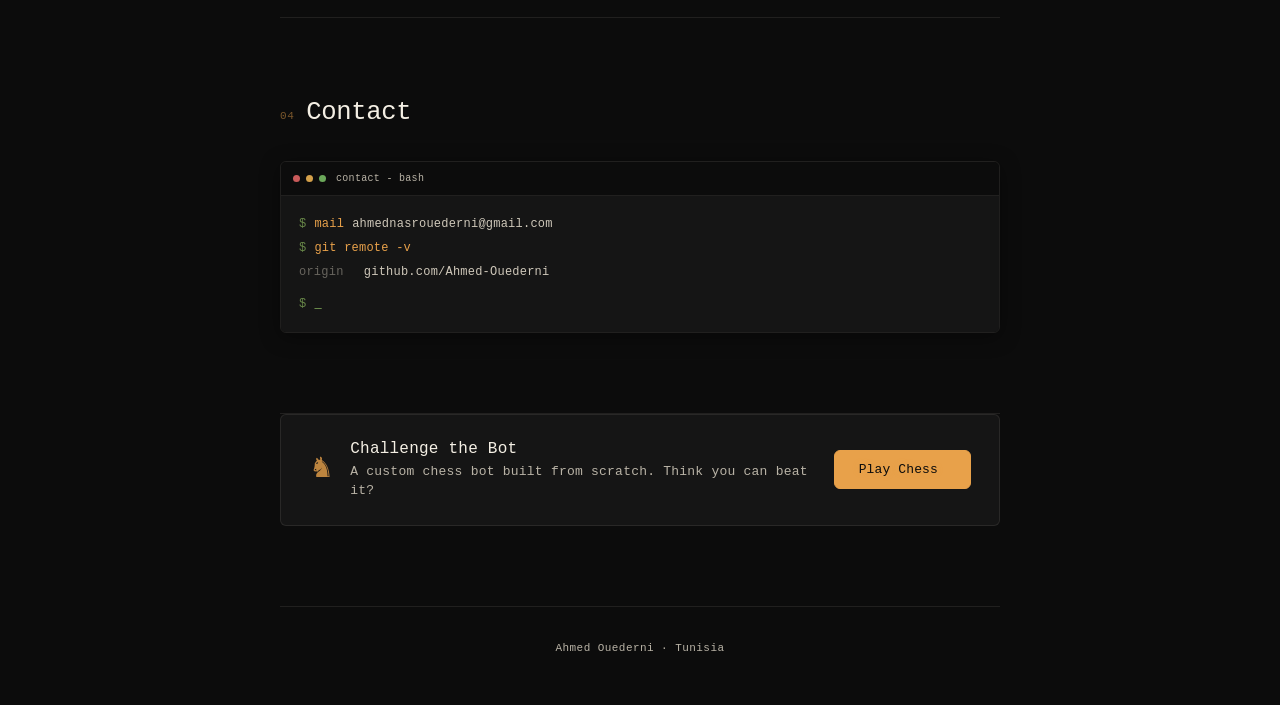
==== commit 1040c000: "fix" ====
--- a/index.html
+++ b/index.html
@@ -28,40 +28,6 @@
 </head>
 <body>
 
-  
-  <div class="crt-boot" id="crt-boot" aria-hidden="true">
-    <div class="crt-boot__terminal">
-      <div class="crt-boot__bar">
-        <span class="crt-boot__dot crt-boot__dot--red"></span>
-        <span class="crt-boot__dot crt-boot__dot--yellow"></span>
-        <span class="crt-boot__dot crt-boot__dot--green"></span>
-        <span class="crt-boot__label">boot - zsh</span>
-      </div>
-      <div class="crt-boot__screen">
-        <div class="crt-boot__line" data-boot="0"><span class="crt-boot__prompt">$</span> init 3</div>
-        <div class="crt-boot__line" data-boot="1"><span class="crt-boot__prompt">$</span> modprobe i915</div>
-        <div class="crt-boot__line" data-boot="2"><span class="crt-boot__prompt">$</span> startx</div>
-        <div class="crt-boot__line" data-boot="3"><span class="crt-boot__prompt">$</span> xfce4-session</div>
-        <div class="crt-boot__line" data-boot="4"><span class="crt-boot__prompt">$</span> echo "Welcome."</div>
-        <div class="crt-boot__line" data-boot="5">Welcome.</div>
-        <div class="crt-boot__cursor">_</div>
-      </div>
-    </div>
-  </div>
-
-  
-  <script>
-    (function(){
-      var boot = document.getElementById('crt-boot');
-      if (!boot) return;
-      try {
-        if (sessionStorage.getItem('visited') === '1') {
-          boot.style.display = 'none';
-        }
-      } catch(e) {}
-    })();
-  </script>
-</head>
   <main id="main">
     
     <header class="hero" id="hero">
@@ -123,18 +89,19 @@
       </div>
       <div class="about-content" data-reveal>
         <p class="about-text">
-          I am <strong>Ahmed Ouederni</strong>, Future software and game developer from Tunisia. I make games,
-          build desktop tools with Electron, write backend systems in Node.js and PHP, and tinker with hardware
-          when something catches my interest.
+          I am <strong>Ahmed Ouederni</strong>, <span class="hl">future software and game developer</span> from Tunisia.
+          I make <span class="hl">games</span>, build <span class="hl">desktop tools</span>, write <span class="hl">backend systems</span>,
+          and tinker with <span class="hl-b">hardware</span> when something catches my interest.
+          I live in <span class="hl-g">Linux</span> day to day (<strong>Linux Mint</strong>, <strong>Fedora</strong>, <strong>Ubuntu</strong>
+          and others), so I am comfortable in the terminal, installing, configuring and fixing my own setup.
         </p>
         <p class="about-text">
           I graduated secondary school ranking <strong>top 70 nationally</strong>. I am currently studying at
-          university, working toward my goal of becoming a professional engineer. I have been building with
-          Godot for over <strong>5 years</strong>, and I work across Unity, C#, Electron, React, and Python
-          - whatever the project demands.
+          university, working toward my goal of becoming a <span class="hl">professional engineer</span>. I have been building games for over
+          <strong>5 years</strong>, and I work across desktop, web, and backend - whatever the project demands.
         </p>
         <p class="about-text">
-          Not locked into one stack. If something interests me, I learn it and I ship it.
+          Not locked into one stack. If something interests me, I <span class="hl">learn it</span> and I <span class="hl">ship it</span>.
           <a href="https://sologame-dev.itch.io/" target="_blank" rel="noopener" class="link">7 games</a>
           and counting.
         </p>
@@ -191,30 +158,41 @@
       <div class="skills-container" id="skills-container" data-reveal-container>
         
         <div class="skill-category">
+          <span class="skill-category__label">Languages</span>
+          <div class="skill-boxes">
+            <div class="skill-box"><img class="skill-box__icon" src="https://cdn.jsdelivr.net/gh/devicons/devicon/icons/cplusplus/cplusplus-original.svg" alt="" width="28" height="28"><span class="skill-box__name">C++</span></div>
+            <div class="skill-box"><img class="skill-box__icon" src="https://cdn.jsdelivr.net/gh/devicons/devicon/icons/csharp/csharp-original.svg" alt="" width="28" height="28"><span class="skill-box__name">C#</span></div>
+            <div class="skill-box"><img class="skill-box__icon" src="https://cdn.jsdelivr.net/gh/devicons/devicon/icons/python/python-original.svg" alt="" width="28" height="28"><span class="skill-box__name">Python</span></div>
+            <div class="skill-box"><img class="skill-box__icon" src="https://cdn.jsdelivr.net/gh/devicons/devicon/icons/javascript/javascript-original.svg" alt="" width="28" height="28"><span class="skill-box__name">JavaScript</span></div>
+            <div class="skill-box"><img class="skill-box__icon" src="https://cdn.jsdelivr.net/gh/devicons/devicon/icons/php/php-original.svg" alt="" width="28" height="28"><span class="skill-box__name">PHP</span></div>
+            <div class="skill-box"><img class="skill-box__icon" src="https://cdn.jsdelivr.net/gh/devicons/devicon/icons/html5/html5-original.svg" alt="" width="28" height="28"><span class="skill-box__name">HTML</span></div>
+            <div class="skill-box"><img class="skill-box__icon" src="https://cdn.jsdelivr.net/gh/devicons/devicon/icons/css3/css3-original.svg" alt="" width="28" height="28"><span class="skill-box__name">CSS</span></div>
+          </div>
+        </div>
+        <div class="skill-category">
           <span class="skill-category__label">Game Engines</span>
           <div class="skill-boxes">
             <div class="skill-box"><img class="skill-box__icon" src="https://cdn.jsdelivr.net/gh/devicons/devicon/icons/godot/godot-original.svg" alt="" width="28" height="28"><span class="skill-box__name">Godot</span></div>
             <div class="skill-box"><img class="skill-box__icon" src="https://cdn.jsdelivr.net/gh/devicons/devicon/icons/unity/unity-original.svg" alt="" width="28" height="28"><span class="skill-box__name">Unity</span></div>
-            <div class="skill-box"><img class="skill-box__icon" src="https://cdn.jsdelivr.net/gh/devicons/devicon/icons/csharp/csharp-original.svg" alt="" width="28" height="28"><span class="skill-box__name">C#</span></div>
-          </div>
-        </div>
-        <div class="skill-category">
-          <span class="skill-category__label">Desktop & Backend</span>
+          </div>
+        </div>
+        <div class="skill-category">
+          <span class="skill-category__label">Libraries</span>
+          <div class="skill-boxes">
+            <div class="skill-box"><img class="skill-box__icon" src="https://cdn.jsdelivr.net/gh/devicons/devicon/icons/react/react-original.svg" alt="" width="28" height="28"><span class="skill-box__name">React</span></div>
+          </div>
+        </div>
+        <div class="skill-category">
+          <span class="skill-category__label">Frameworks & Runtimes</span>
           <div class="skill-boxes">
             <div class="skill-box"><img class="skill-box__icon" src="https://cdn.jsdelivr.net/gh/devicons/devicon/icons/electron/electron-original.svg" alt="" width="28" height="28"><span class="skill-box__name">Electron</span></div>
             <div class="skill-box"><img class="skill-box__icon" src="https://cdn.jsdelivr.net/gh/devicons/devicon/icons/nodejs/nodejs-original.svg" alt="" width="28" height="28"><span class="skill-box__name">Node.js</span></div>
-            <div class="skill-box"><img class="skill-box__icon" src="https://cdn.jsdelivr.net/gh/devicons/devicon/icons/python/python-original.svg" alt="" width="28" height="28"><span class="skill-box__name">Python</span></div>
-            <div class="skill-box"><img class="skill-box__icon" src="https://cdn.jsdelivr.net/gh/devicons/devicon/icons/php/php-original.svg" alt="" width="28" height="28"><span class="skill-box__name">PHP</span></div>
+          </div>
+        </div>
+        <div class="skill-category">
+          <span class="skill-category__label">Databases</span>
+          <div class="skill-boxes">
             <div class="skill-box"><img class="skill-box__icon" src="https://cdn.jsdelivr.net/gh/devicons/devicon/icons/mysql/mysql-original.svg" alt="" width="28" height="28"><span class="skill-box__name">MySQL</span></div>
-          </div>
-        </div>
-        <div class="skill-category">
-          <span class="skill-category__label">Web & Frontend</span>
-          <div class="skill-boxes">
-            <div class="skill-box"><img class="skill-box__icon" src="https://cdn.jsdelivr.net/gh/devicons/devicon/icons/javascript/javascript-original.svg" alt="" width="28" height="28"><span class="skill-box__name">JavaScript</span></div>
-            <div class="skill-box"><img class="skill-box__icon" src="https://cdn.jsdelivr.net/gh/devicons/devicon/icons/react/react-original.svg" alt="" width="28" height="28"><span class="skill-box__name">React</span></div>
-            <div class="skill-box"><img class="skill-box__icon" src="https://cdn.jsdelivr.net/gh/devicons/devicon/icons/html5/html5-original.svg" alt="" width="28" height="28"><span class="skill-box__name">HTML</span></div>
-            <div class="skill-box"><img class="skill-box__icon" src="https://cdn.jsdelivr.net/gh/devicons/devicon/icons/css3/css3-original.svg" alt="" width="28" height="28"><span class="skill-box__name">CSS</span></div>
           </div>
         </div>
       </div>
@@ -268,7 +246,7 @@
             <p class="chess-card-desc">A custom chess bot built from scratch. Think you can beat it?</p>
           </div>
         </div>
-        <a href="chess.html" class="btn btn-primary" aria-label="Play chess against my bot" onclick="sessionStorage.setItem('visited','1')">
+        <a href="chess.html" class="btn btn-primary" aria-label="Play chess against my bot">
           Play Chess
           <i class="ph ph-arrow-right" aria-hidden="true"></i>
         </a>
--- a/styles.css
+++ b/styles.css
@@ -34,10 +34,10 @@
   --bg-elevated: #1A1A1A;
   --border: rgba(216, 208, 195, 0.1);
   --border-strong: rgba(216, 208, 195, 0.2);
-  --paper: #D8D0C3;
-  --paper-dim: rgba(216, 208, 195, 0.65);
-  --ink: rgba(216, 208, 195, 0.85);
-  --ink-muted: rgba(216, 208, 195, 0.5);
+  --paper: #F4EFE4;
+  --paper-dim: #CFC8BA;
+  --ink: #E4DFD3;
+  --ink-muted: #B9B3A6;
 
   
   --accent: #E8A14A;
@@ -45,7 +45,7 @@
   --accent-bg: rgba(232, 161, 74, 0.1);
   --crt-green: #9ED26A;
   --crt-green-dim: rgba(158, 210, 106, 0.5);
-  --soft-blue: #4E89FF;
+  --soft-blue: #7AA7FF;
   --soft-blue-dim: rgba(78, 137, 255, 0.3);
   --muted-red: #C95A5A;
 
@@ -506,8 +506,13 @@
 
 .about-text strong {
   color: var(--paper);
-  font-weight: 500;
-}
+  font-weight: 700;
+}
+
+.hl { color: var(--accent); font-weight: 600; }
+.hl-b { color: var(--soft-blue); font-weight: 600; }
+.hl-g { color: var(--crt-green); font-weight: 600; }
+
 
 .about-text .link {
   color: var(--accent);
@@ -596,7 +601,7 @@
   font-weight: 500;
   letter-spacing: 0.06em;
   text-transform: uppercase;
-  color: var(--ink-muted);
+  color: var(--accent);
 }
 
 .skill-boxes {
@@ -628,14 +633,14 @@
   height: 1.75rem;
   object-fit: contain;
   flex-shrink: 0;
-  filter: brightness(0.85);
+  filter: none;
 }
 
 .skill-box__name {
   font-family: var(--font-terminal);
-  font-size: 0.6875rem;
-  color: var(--ink-muted);
-  font-weight: 400;
+  font-size: 0.75rem;
+  color: var(--ink);
+  font-weight: 500;
   text-align: center;
   line-height: 1.2;
 }
@@ -901,108 +906,6 @@
 }
 
 
-.crt-boot {
-  position: fixed;
-  inset: 0;
-  z-index: 9999;
-  background: #0C0C0C;
-  display: flex;
-  align-items: center;
-  justify-content: center;
-  animation: boot-fade 7.5s ease-out forwards;
-  pointer-events: none;
-}
-
-
-.crt-boot__terminal {
-  border: 1px solid var(--border);
-  border-radius: 7px;
-  overflow: hidden;
-  background: #080808;
-  box-shadow:
-    0 0 40px rgba(158, 210, 106, 0.06),
-    0 8px 32px rgba(0, 0, 0, 0.6);
-  width: 400px;
-  max-width: 88vw;
-}
-
-
-.crt-boot__bar {
-  display: flex;
-  align-items: center;
-  gap: 0.375rem;
-  padding: 0.5rem 0.75rem;
-  border-bottom: 1px solid var(--border);
-  background: #111;
-}
-
-.crt-boot__dot {
-  width: 0.5rem;
-  height: 0.5rem;
-  border-radius: 50%;
-  flex-shrink: 0;
-}
-
-.crt-boot__dot--red { background: #C95A5A; }
-.crt-boot__dot--yellow { background: #D4A04A; }
-.crt-boot__dot--green { background: #6BA85A; }
-
-.crt-boot__label {
-  font-family: var(--font-terminal);
-  font-size: 0.625rem;
-  color: var(--ink-muted);
-  margin-left: 0.25rem;
-  letter-spacing: 0.03em;
-}
-
-
-.crt-boot__screen {
-  font-family: var(--font-terminal);
-  font-size: 0.8125rem;
-  color: var(--crt-green);
-  line-height: 2;
-  text-align: left;
-  padding: 1.125rem 1.25rem;
-  position: relative;
-}
-
-.crt-boot__prompt {
-  color: var(--crt-green);
-  opacity: 0.55;
-  margin-right: 0.5rem;
-}
-
-.crt-boot__line {
-  opacity: 0;
-  animation: boot-type 0.25s ease-out forwards;
-}
-
-
-.crt-boot__line[data-boot="0"] { animation-delay: 0.3s; }
-.crt-boot__line[data-boot="1"] { animation-delay: 1.1s; }
-.crt-boot__line[data-boot="2"] { animation-delay: 1.5s; }
-.crt-boot__line[data-boot="3"] { animation-delay: 2.8s; }
-.crt-boot__line[data-boot="4"] { animation-delay: 4.0s; }
-.crt-boot__line[data-boot="5"] { animation-delay: 5.2s; }
-
-.crt-boot__cursor {
-  opacity: 0;
-  animation: boot-type 0.25s ease-out 5.8s forwards, blink 1s step-end 5.8s infinite;
-}
-
-@keyframes boot-type {
-  from { opacity: 0; transform: translateY(3px); }
-  to { opacity: 1; transform: translateY(0); }
-}
-
-@keyframes boot-fade {
-  0%, 93% { opacity: 1; }
-  100% { opacity: 0; visibility: hidden; }
-}
-
-@media (prefers-reduced-motion: reduce) {
-  .crt-boot { display: none; }
-}
 
 
 @media (prefers-reduced-motion: reduce) {
@@ -1094,3 +997,12 @@
   white-space: nowrap;
   border: 0;
 }
+
+
+/* Page load: simple fade in from black */
+@keyframes page-fade-in {
+  from { opacity: 0; }
+  to { opacity: 1; }
+}
+body { animation: page-fade-in 900ms ease-out both; }
+@media (prefers-reduced-motion: reduce) { body { animation: none; } }
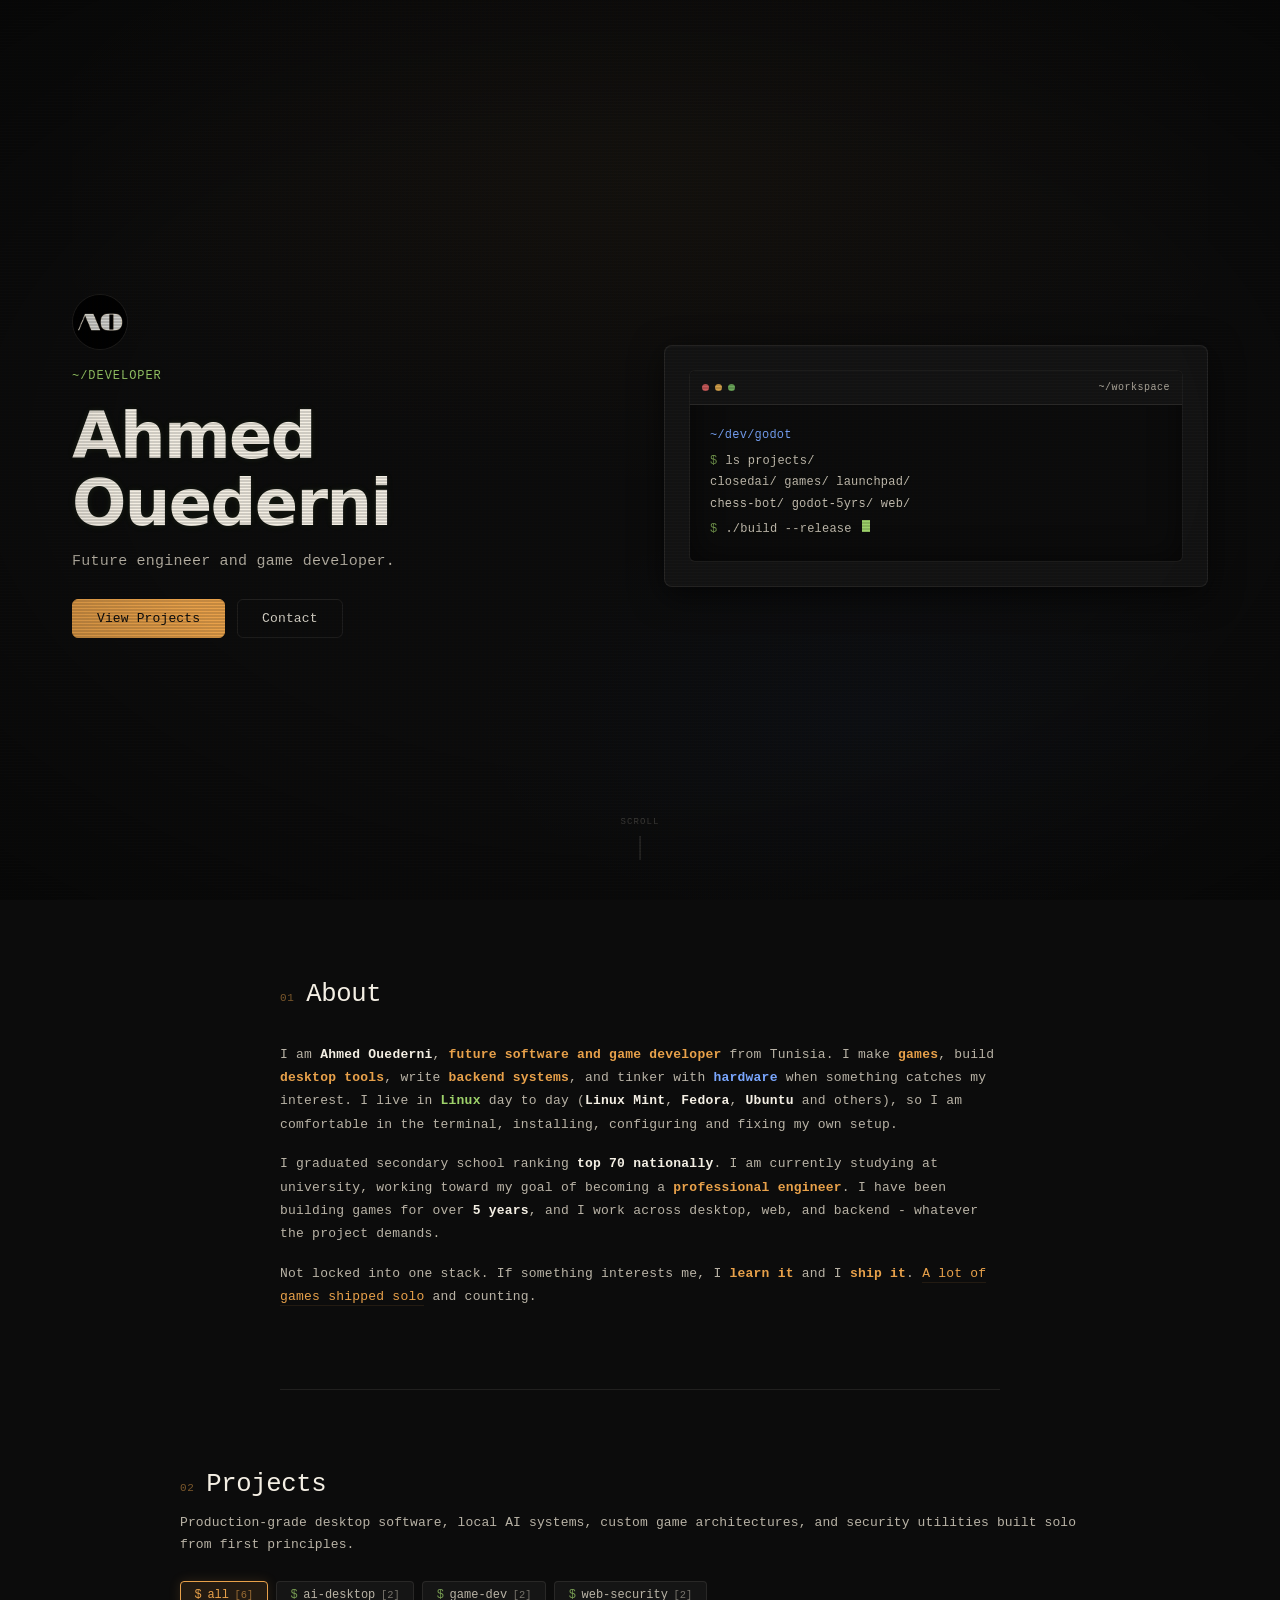
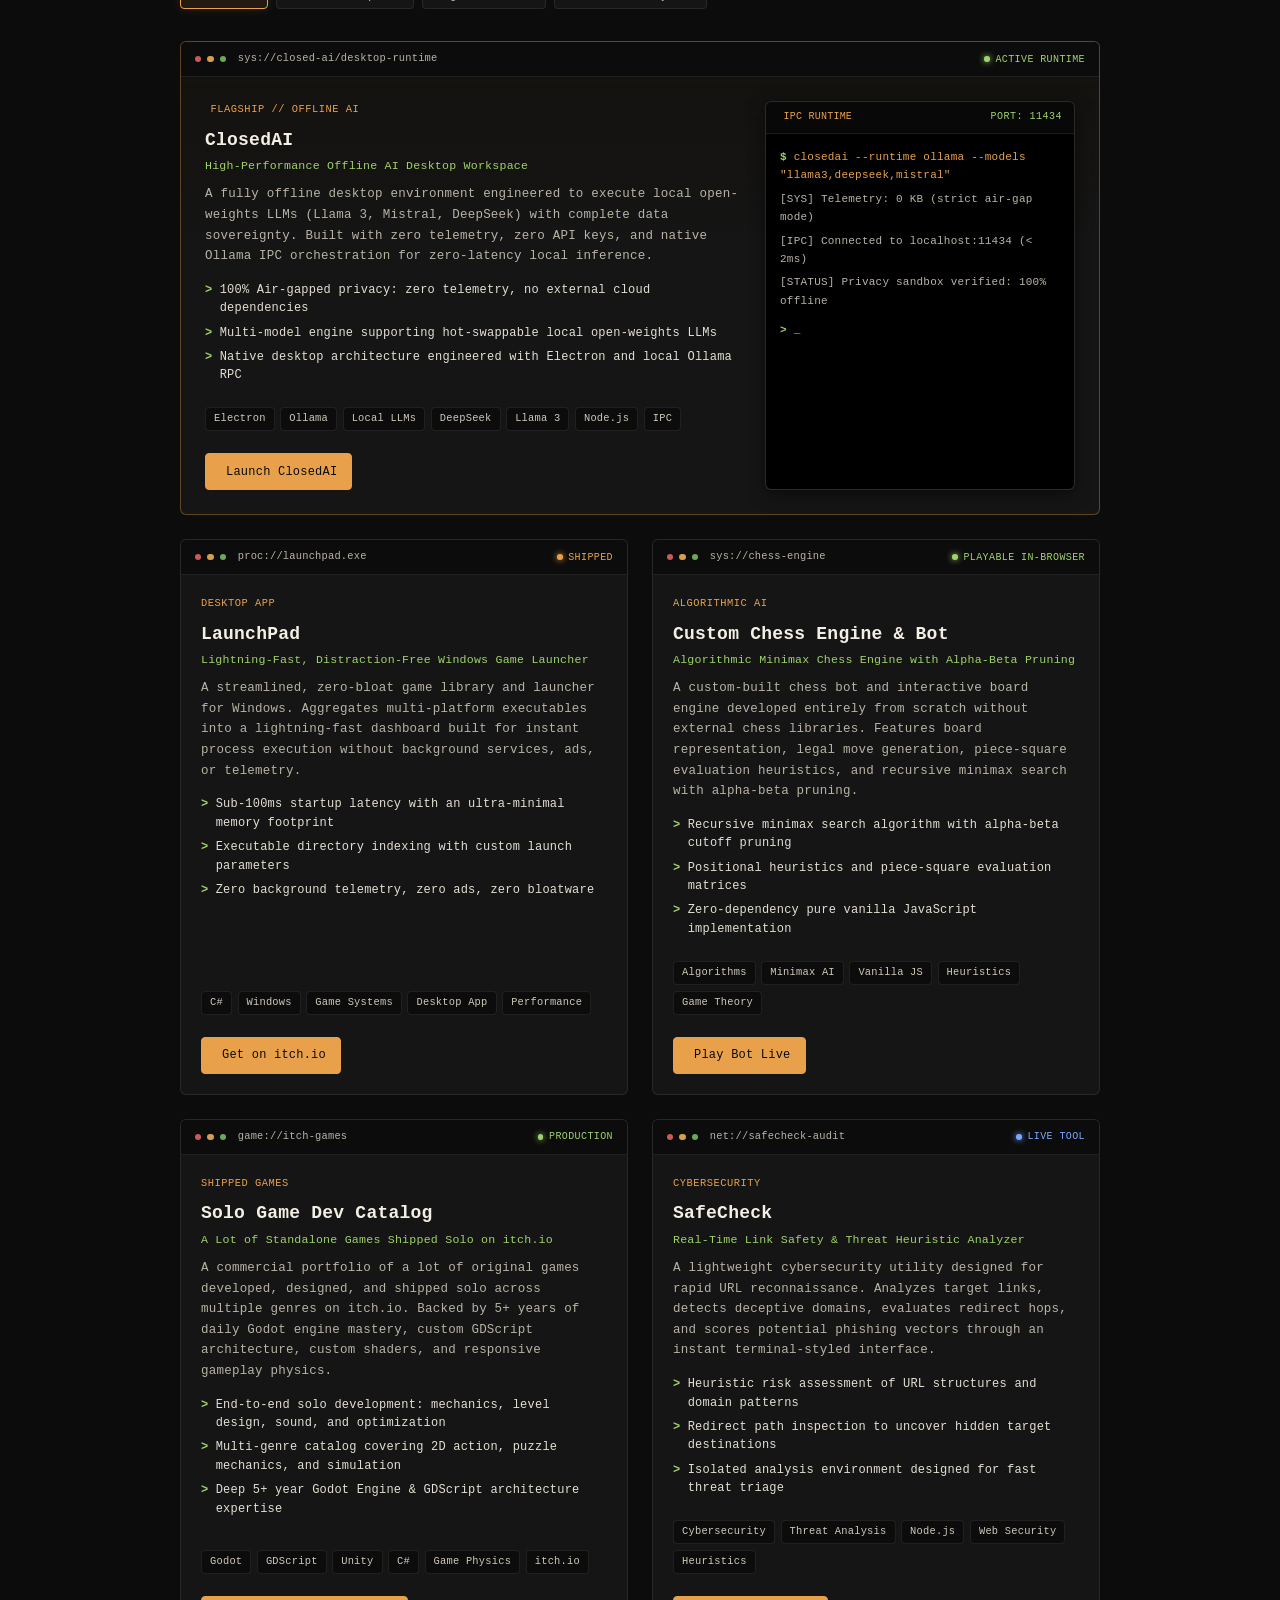
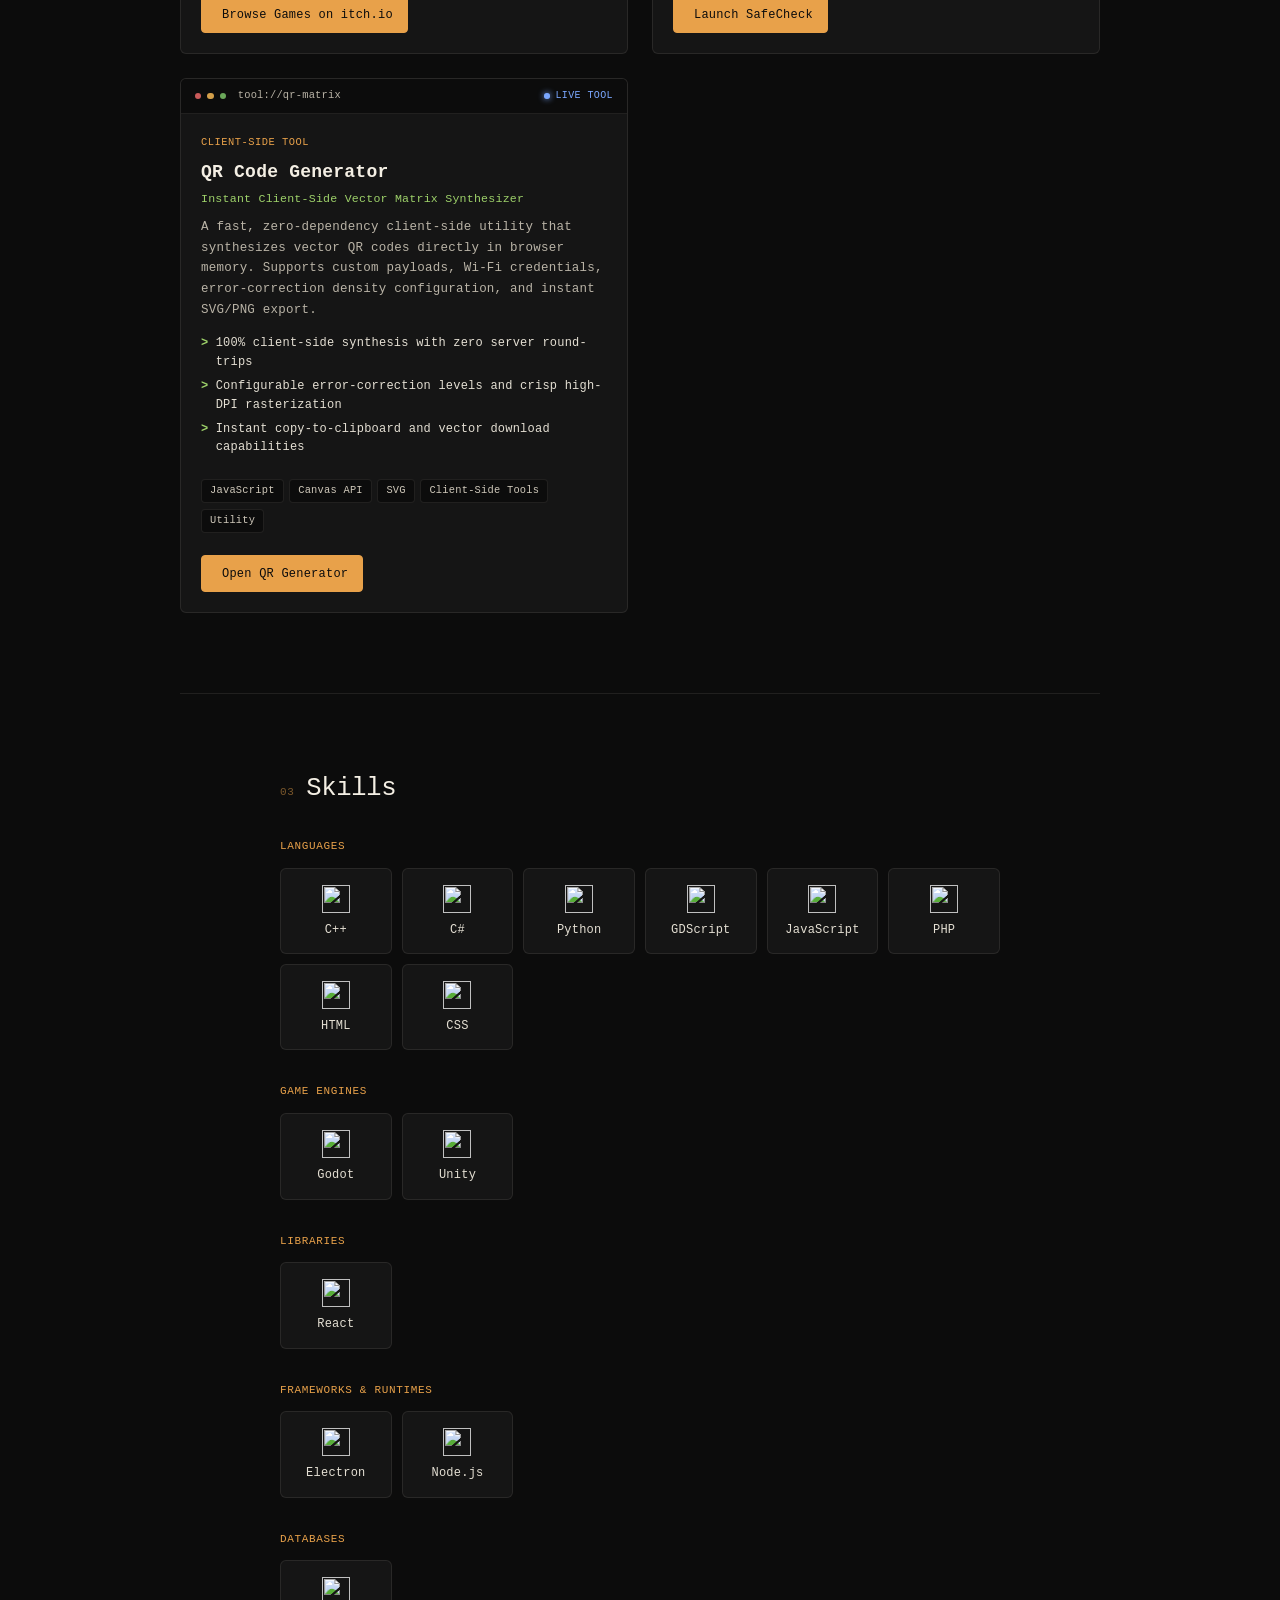
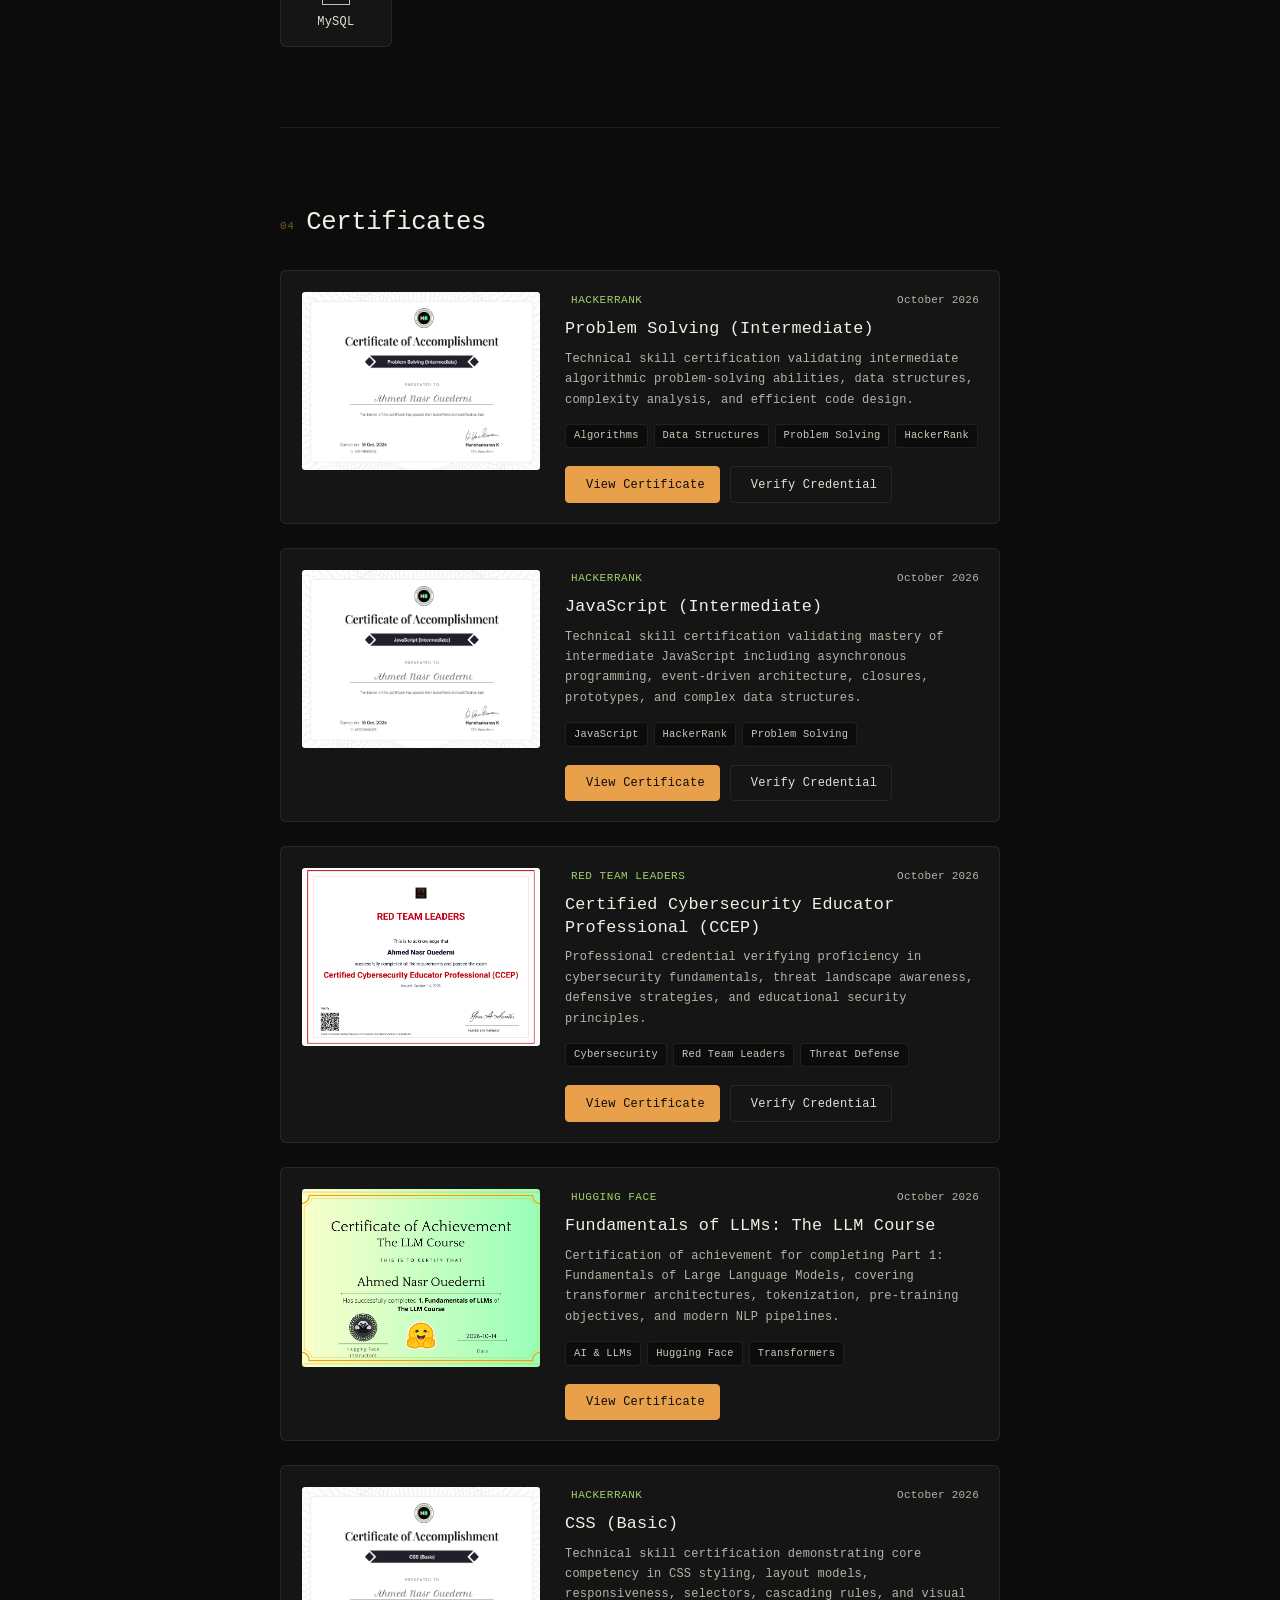
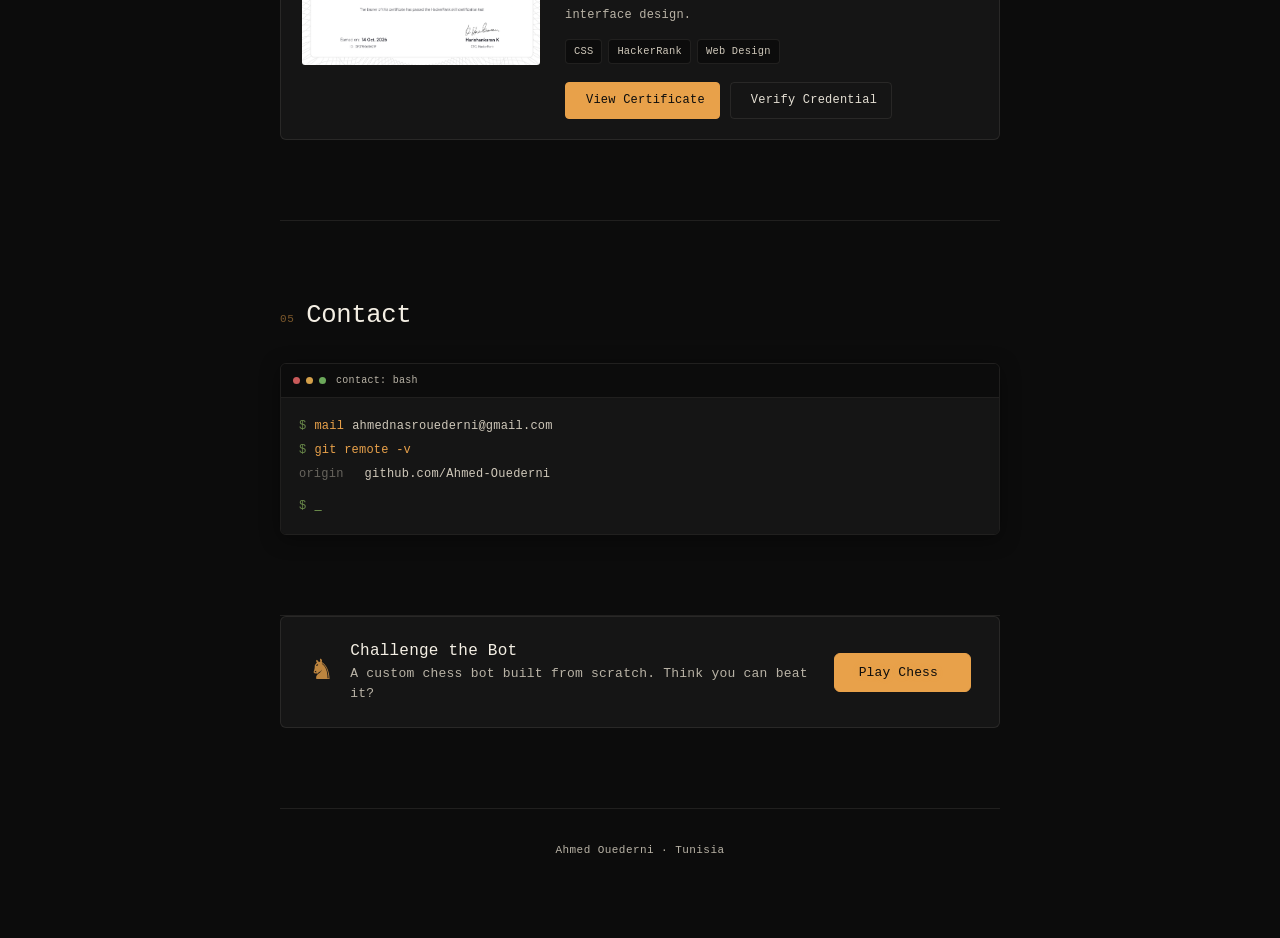
==== commit 145a1546: "1" ====
--- a/index.html
+++ b/index.html
@@ -3,7 +3,7 @@
 <head>
   <meta charset="UTF-8">
   <meta name="viewport" content="width=device-width, initial-scale=1.0">
-  <meta name="description" content="Ahmed Ouederni, Future Software & Game Developer. 7 games shipped. Building tools, engines, and experiences from Tunisia.">
+  <meta name="description" content="Ahmed Ouederni, Future Software & Game Developer. A lot of games shipped solo. Building tools, engines, and experiences from Tunisia.">
   <meta name="google-site-verification" content="sA0sm3_BkF0M1-zDJ6qoyXJrJfZgBgs-UCvSXlm2wwg" />
   <title>Ahmed Ouederni</title>
   <meta property="og:site_name" content="Ahmed Ouederni">
@@ -12,13 +12,14 @@
   
   <link rel="preconnect" href="https://cdn.jsdelivr.net">
 
-  <link rel="preload" href="https://cdn.jsdelivr.net/npm/@fontsource/jetbrains-mono@5.1.0/files/jetbrains-mono-latin-wght-normal.woff2" as="font" type="font/woff2" crossorigin>
+  <link rel="preload" href="https://cdn.jsdelivr.net/npm/@fontsource/jetbrains-mono@5.1.0/files/jetbrains-mono-latin-400-normal.woff2" as="font" type="font/woff2" crossorigin>
 
   
-  <link rel="stylesheet" href="https://fonts.cdnfonts.com/css/20-db">
+  <link rel="stylesheet" href="https://fonts.cdnfonts.com/css/20-db" media="print" onload="this.media='all'">
+  <noscript><link rel="stylesheet" href="https://fonts.cdnfonts.com/css/20-db"></noscript>
 
   
-  <script src="https://cdn.jsdelivr.net/npm/@phosphor-icons/web@2.1.1/dist/phosphor-icons.min.js"></script>
+  <link rel="stylesheet" href="https://cdn.jsdelivr.net/npm/@phosphor-icons/web@2.1.1/src/regular/style.css">
 
   
   <link rel="stylesheet" href="styles.css">
@@ -62,7 +63,7 @@
                 <div class="desk-monitor__screen">
                   <div class="desk-monitor__line"><span class="dir">~/dev/godot</span></div>
                   <div class="desk-monitor__line" style="margin-top:0.25rem;"><span class="prompt">$</span> <span class="text">ls projects/</span></div>
-                  <div class="desk-monitor__line"><span class="text">closedai/      7-games/     launchpad/</span></div>
+                  <div class="desk-monitor__line"><span class="text">closedai/      games/       launchpad/</span></div>
                   <div class="desk-monitor__line"><span class="text">chess-bot/     godot-5yrs/  web/</span></div>
                   <div class="desk-monitor__line" style="margin-top:0.25rem;">
                     <span class="prompt">$</span> <span class="text">./build --release</span>
@@ -102,7 +103,7 @@
         </p>
         <p class="about-text">
           Not locked into one stack. If something interests me, I <span class="hl">learn it</span> and I <span class="hl">ship it</span>.
-          <a href="https://sologame-dev.itch.io/" target="_blank" rel="noopener" class="link">7 games</a>
+          <a href="https://sologame-dev.itch.io/" target="_blank" rel="noopener" class="link">A lot of games shipped solo</a>
           and counting.
         </p>
       </div>
@@ -114,38 +115,364 @@
         <span class="section-number" aria-hidden="true">02</span>
         <h2 id="projects-title" class="section-title" data-reveal>Projects</h2>
       </div>
+
+      <p class="projects-lead" data-reveal>
+        Production-grade desktop software, local AI systems, custom game architectures, and security utilities built solo from first principles.
+      </p>
+
+      <div class="projects-filter-bar" id="projects-filter-bar" role="tablist" aria-label="Filter projects by category" data-reveal>
+        <button type="button" class="projects-filter-btn is-active" data-filter="all" role="tab" aria-selected="true">
+          <span class="projects-filter-btn__prompt">$</span> all <span class="projects-filter-btn__count">[6]</span>
+        </button>
+        <button type="button" class="projects-filter-btn" data-filter="ai-desktop" role="tab" aria-selected="false">
+          <span class="projects-filter-btn__prompt">$</span> ai-desktop <span class="projects-filter-btn__count">[2]</span>
+        </button>
+        <button type="button" class="projects-filter-btn" data-filter="game-dev" role="tab" aria-selected="false">
+          <span class="projects-filter-btn__prompt">$</span> game-dev <span class="projects-filter-btn__count">[2]</span>
+        </button>
+        <button type="button" class="projects-filter-btn" data-filter="web-security" role="tab" aria-selected="false">
+          <span class="projects-filter-btn__prompt">$</span> web-security <span class="projects-filter-btn__count">[2]</span>
+        </button>
+      </div>
+
       <div class="projects-grid" id="projects-grid" role="list" data-reveal-container>
-        
-        <a href="https://ahmed-ouederni.github.io/ClosedAI/" class="project-card" target="_blank" rel="noopener noreferrer" role="listitem">
+        <!-- Card 1: ClosedAI (Featured) -->
+        <article class="project-card project-card--featured" data-category="ai-desktop" role="listitem">
+          <div class="project-card__head">
+            <div class="project-card__window-controls">
+              <span class="project-card__dot project-card__dot--red"></span>
+              <span class="project-card__dot project-card__dot--yellow"></span>
+              <span class="project-card__dot project-card__dot--green"></span>
+              <span class="project-card__process">sys://closed-ai/desktop-runtime</span>
+            </div>
+            <div class="project-card__status project-card__status--green">
+              <span class="project-card__status-led"></span>
+              ACTIVE RUNTIME
+            </div>
+          </div>
+          <div class="project-card__featured-layout">
+            <div class="project-card__main">
+              <div class="project-card__meta">
+                <span class="project-card__kicker">
+                  <i class="ph ph-sparkle" aria-hidden="true"></i> FLAGSHIP // OFFLINE AI
+                </span>
+              </div>
+              <h3 class="project-card__title">ClosedAI</h3>
+              <p class="project-card__tagline">High-Performance Offline AI Desktop Workspace</p>
+              <p class="project-card__description">
+                A fully offline desktop environment engineered to execute local open-weights LLMs (Llama 3, Mistral, DeepSeek) with complete data sovereignty. Built with zero telemetry, zero API keys, and native Ollama IPC orchestration for zero-latency local inference.
+              </p>
+              <ul class="project-card__highlights">
+                <li>
+                  <span class="project-card__highlight-marker">&gt;</span>
+                  <span>100% Air-gapped privacy: zero telemetry, no external cloud dependencies</span>
+                </li>
+                <li>
+                  <span class="project-card__highlight-marker">&gt;</span>
+                  <span>Multi-model engine supporting hot-swappable local open-weights LLMs</span>
+                </li>
+                <li>
+                  <span class="project-card__highlight-marker">&gt;</span>
+                  <span>Native desktop architecture engineered with Electron and local Ollama RPC</span>
+                </li>
+              </ul>
+              <div class="project-card__tags">
+                <span class="project-card__tag">Electron</span>
+                <span class="project-card__tag">Ollama</span>
+                <span class="project-card__tag">Local LLMs</span>
+                <span class="project-card__tag">DeepSeek</span>
+                <span class="project-card__tag">Llama 3</span>
+                <span class="project-card__tag">Node.js</span>
+                <span class="project-card__tag">IPC</span>
+              </div>
+              <div class="project-card__actions">
+                <a href="https://ahmed-ouederni.github.io/ClosedAI/" class="cert-btn cert-btn--primary" target="_blank" rel="noopener noreferrer">
+                  <i class="ph ph-arrow-square-out" aria-hidden="true"></i>
+                  Launch ClosedAI
+                </a>
+              </div>
+            </div>
+            <div class="project-card__terminal-box" aria-hidden="true">
+              <div class="project-card__terminal-header">
+                <span class="project-card__terminal-label"><i class="ph ph-terminal"></i> IPC RUNTIME</span>
+                <span class="project-card__terminal-badge">PORT: 11434</span>
+              </div>
+              <div class="project-card__terminal-code">
+                <div class="t-line"><span class="t-prompt">$</span> <span class="t-cmd">closedai --runtime ollama --models "llama3,deepseek,mistral"</span></div>
+                <div class="t-line t-out">[SYS] Telemetry: 0 KB (strict air-gap mode)</div>
+                <div class="t-line t-out">[IPC] Connected to localhost:11434 (&lt; 2ms)</div>
+                <div class="t-line t-out">[STATUS] Privacy sandbox verified: 100% offline</div>
+                <div class="t-line" style="margin-top:0.35rem;"><span class="t-prompt">&gt;</span> <span class="t-cursor">_</span></div>
+              </div>
+            </div>
+          </div>
+        </article>
+
+        <!-- Card 2: LaunchPad -->
+        <article class="project-card" data-category="ai-desktop" role="listitem">
+          <div class="project-card__head">
+            <div class="project-card__window-controls">
+              <span class="project-card__dot project-card__dot--red"></span>
+              <span class="project-card__dot project-card__dot--yellow"></span>
+              <span class="project-card__dot project-card__dot--green"></span>
+              <span class="project-card__process">proc://launchpad.exe</span>
+            </div>
+            <div class="project-card__status project-card__status--amber">
+              <span class="project-card__status-led"></span>
+              SHIPPED
+            </div>
+          </div>
           <div class="project-card__body">
-            <span class="project-card__title">ClosedAI</span>
-            <span class="project-card__description">A fully offline AI desktop app that runs Llama, Mistral, DeepSeek, and other LLMs locally. Zero telemetry, no API keys, no cloud dependency. Built with Electron and Ollama.</span>
-          </div>
-        </a>
-        <a href="https://sologame-dev.itch.io/launchpad" class="project-card" target="_blank" rel="noopener noreferrer" role="listitem">
+            <div class="project-card__meta">
+              <span class="project-card__kicker">DESKTOP APP</span>
+            </div>
+            <h3 class="project-card__title">LaunchPad</h3>
+            <p class="project-card__tagline">Lightning-Fast, Distraction-Free Windows Game Launcher</p>
+            <p class="project-card__description">
+              A streamlined, zero-bloat game library and launcher for Windows. Aggregates multi-platform executables into a lightning-fast dashboard built for instant process execution without background services, ads, or telemetry.
+            </p>
+            <ul class="project-card__highlights">
+              <li>
+                <span class="project-card__highlight-marker">&gt;</span>
+                <span>Sub-100ms startup latency with an ultra-minimal memory footprint</span>
+              </li>
+              <li>
+                <span class="project-card__highlight-marker">&gt;</span>
+                <span>Executable directory indexing with custom launch parameters</span>
+              </li>
+              <li>
+                <span class="project-card__highlight-marker">&gt;</span>
+                <span>Zero background telemetry, zero ads, zero bloatware</span>
+              </li>
+            </ul>
+            <div class="project-card__tags">
+              <span class="project-card__tag">C#</span>
+              <span class="project-card__tag">Windows</span>
+              <span class="project-card__tag">Game Systems</span>
+              <span class="project-card__tag">Desktop App</span>
+              <span class="project-card__tag">Performance</span>
+            </div>
+            <div class="project-card__actions">
+              <a href="https://sologame-dev.itch.io/launchpad" class="cert-btn cert-btn--primary" target="_blank" rel="noopener noreferrer">
+                <i class="ph ph-arrow-square-out" aria-hidden="true"></i>
+                Get on itch.io
+              </a>
+            </div>
+          </div>
+        </article>
+
+        <!-- Card 3: Chess Bot -->
+        <article class="project-card" data-category="game-dev" role="listitem">
+          <div class="project-card__head">
+            <div class="project-card__window-controls">
+              <span class="project-card__dot project-card__dot--red"></span>
+              <span class="project-card__dot project-card__dot--yellow"></span>
+              <span class="project-card__dot project-card__dot--green"></span>
+              <span class="project-card__process">sys://chess-engine</span>
+            </div>
+            <div class="project-card__status project-card__status--green">
+              <span class="project-card__status-led"></span>
+              PLAYABLE IN-BROWSER
+            </div>
+          </div>
           <div class="project-card__body">
-            <span class="project-card__title">LaunchPad</span>
-            <span class="project-card__description">A fast, minimal game launcher for Windows. Organizes all your games in one place with a clean, intuitive interface. Built for speed - no bloat, no ads, no AI.</span>
-          </div>
-        </a>
-        <a href="https://ahmed-ouederni.is-a.dev/SafeCheck" class="project-card" target="_blank" rel="noopener noreferrer" role="listitem">
+            <div class="project-card__meta">
+              <span class="project-card__kicker">ALGORITHMIC AI</span>
+            </div>
+            <h3 class="project-card__title">Custom Chess Engine &amp; Bot</h3>
+            <p class="project-card__tagline">Algorithmic Minimax Chess Engine with Alpha-Beta Pruning</p>
+            <p class="project-card__description">
+              A custom-built chess bot and interactive board engine developed entirely from scratch without external chess libraries. Features board representation, legal move generation, piece-square evaluation heuristics, and recursive minimax search with alpha-beta pruning.
+            </p>
+            <ul class="project-card__highlights">
+              <li>
+                <span class="project-card__highlight-marker">&gt;</span>
+                <span>Recursive minimax search algorithm with alpha-beta cutoff pruning</span>
+              </li>
+              <li>
+                <span class="project-card__highlight-marker">&gt;</span>
+                <span>Positional heuristics and piece-square evaluation matrices</span>
+              </li>
+              <li>
+                <span class="project-card__highlight-marker">&gt;</span>
+                <span>Zero-dependency pure vanilla JavaScript implementation</span>
+              </li>
+            </ul>
+            <div class="project-card__tags">
+              <span class="project-card__tag">Algorithms</span>
+              <span class="project-card__tag">Minimax AI</span>
+              <span class="project-card__tag">Vanilla JS</span>
+              <span class="project-card__tag">Heuristics</span>
+              <span class="project-card__tag">Game Theory</span>
+            </div>
+            <div class="project-card__actions">
+              <a href="chess.html" class="cert-btn cert-btn--primary">
+                <i class="ph ph-play" aria-hidden="true"></i>
+                Play Bot Live
+              </a>
+            </div>
+          </div>
+        </article>
+
+        <!-- Card 4: Solo Game Dev -->
+        <article class="project-card" data-category="game-dev" role="listitem">
+          <div class="project-card__head">
+            <div class="project-card__window-controls">
+              <span class="project-card__dot project-card__dot--red"></span>
+              <span class="project-card__dot project-card__dot--yellow"></span>
+              <span class="project-card__dot project-card__dot--green"></span>
+              <span class="project-card__process">game://itch-games</span>
+            </div>
+            <div class="project-card__status project-card__status--green">
+              <span class="project-card__status-led"></span>
+              PRODUCTION
+            </div>
+          </div>
           <div class="project-card__body">
-            <span class="project-card__title">SafeCheck</span>
-            <span class="project-card__description">A lightweight link safety checker - paste any URL and get an instant risk analysis. Built with a clean, no-nonsense interface.</span>
-          </div>
-        </a>
-        <a href="https://ahmed-ouederni.is-a.dev/QR-Code-Generator" class="project-card" target="_blank" rel="noopener noreferrer" role="listitem">
+            <div class="project-card__meta">
+              <span class="project-card__kicker">SHIPPED GAMES</span>
+            </div>
+            <h3 class="project-card__title">Solo Game Dev Catalog</h3>
+            <p class="project-card__tagline">A Lot of Standalone Games Shipped Solo on itch.io</p>
+            <p class="project-card__description">
+              A commercial portfolio of a lot of original games developed, designed, and shipped solo across multiple genres on itch.io. Backed by 5+ years of daily Godot engine mastery, custom GDScript architecture, custom shaders, and responsive gameplay physics.
+            </p>
+            <ul class="project-card__highlights">
+              <li>
+                <span class="project-card__highlight-marker">&gt;</span>
+                <span>End-to-end solo development: mechanics, level design, sound, and optimization</span>
+              </li>
+              <li>
+                <span class="project-card__highlight-marker">&gt;</span>
+                <span>Multi-genre catalog covering 2D action, puzzle mechanics, and simulation</span>
+              </li>
+              <li>
+                <span class="project-card__highlight-marker">&gt;</span>
+                <span>Deep 5+ year Godot Engine &amp; GDScript architecture expertise</span>
+              </li>
+            </ul>
+            <div class="project-card__tags">
+              <span class="project-card__tag">Godot</span>
+              <span class="project-card__tag">GDScript</span>
+              <span class="project-card__tag">Unity</span>
+              <span class="project-card__tag">C#</span>
+              <span class="project-card__tag">Game Physics</span>
+              <span class="project-card__tag">itch.io</span>
+            </div>
+            <div class="project-card__actions">
+              <a href="https://sologame-dev.itch.io/" class="cert-btn cert-btn--primary" target="_blank" rel="noopener noreferrer">
+                <i class="ph ph-game-controller" aria-hidden="true"></i>
+                Browse Games on itch.io
+              </a>
+            </div>
+          </div>
+        </article>
+
+        <!-- Card 5: SafeCheck -->
+        <article class="project-card" data-category="web-security" role="listitem">
+          <div class="project-card__head">
+            <div class="project-card__window-controls">
+              <span class="project-card__dot project-card__dot--red"></span>
+              <span class="project-card__dot project-card__dot--yellow"></span>
+              <span class="project-card__dot project-card__dot--green"></span>
+              <span class="project-card__process">net://safecheck-audit</span>
+            </div>
+            <div class="project-card__status project-card__status--blue">
+              <span class="project-card__status-led"></span>
+              LIVE TOOL
+            </div>
+          </div>
           <div class="project-card__body">
-            <span class="project-card__title">QR Code Generator</span>
-            <span class="project-card__description">Transform any link or text into a scannable QR code instantly.</span>
-          </div>
-        </a>
-        <a href="https://sologame-dev.itch.io/" class="project-card" target="_blank" rel="noopener noreferrer" role="listitem">
+            <div class="project-card__meta">
+              <span class="project-card__kicker">CYBERSECURITY</span>
+            </div>
+            <h3 class="project-card__title">SafeCheck</h3>
+            <p class="project-card__tagline">Real-Time Link Safety &amp; Threat Heuristic Analyzer</p>
+            <p class="project-card__description">
+              A lightweight cybersecurity utility designed for rapid URL reconnaissance. Analyzes target links, detects deceptive domains, evaluates redirect hops, and scores potential phishing vectors through an instant terminal-styled interface.
+            </p>
+            <ul class="project-card__highlights">
+              <li>
+                <span class="project-card__highlight-marker">&gt;</span>
+                <span>Heuristic risk assessment of URL structures and domain patterns</span>
+              </li>
+              <li>
+                <span class="project-card__highlight-marker">&gt;</span>
+                <span>Redirect path inspection to uncover hidden target destinations</span>
+              </li>
+              <li>
+                <span class="project-card__highlight-marker">&gt;</span>
+                <span>Isolated analysis environment designed for fast threat triage</span>
+              </li>
+            </ul>
+            <div class="project-card__tags">
+              <span class="project-card__tag">Cybersecurity</span>
+              <span class="project-card__tag">Threat Analysis</span>
+              <span class="project-card__tag">Node.js</span>
+              <span class="project-card__tag">Web Security</span>
+              <span class="project-card__tag">Heuristics</span>
+            </div>
+            <div class="project-card__actions">
+              <a href="SafeCheck/index.html" class="cert-btn cert-btn--primary">
+                <i class="ph ph-shield-check" aria-hidden="true"></i>
+                Launch SafeCheck
+              </a>
+            </div>
+          </div>
+        </article>
+
+        <!-- Card 6: QR Code Generator -->
+        <article class="project-card" data-category="web-security" role="listitem">
+          <div class="project-card__head">
+            <div class="project-card__window-controls">
+              <span class="project-card__dot project-card__dot--red"></span>
+              <span class="project-card__dot project-card__dot--yellow"></span>
+              <span class="project-card__dot project-card__dot--green"></span>
+              <span class="project-card__process">tool://qr-matrix</span>
+            </div>
+            <div class="project-card__status project-card__status--blue">
+              <span class="project-card__status-led"></span>
+              LIVE TOOL
+            </div>
+          </div>
           <div class="project-card__body">
-            <span class="project-card__title">All Games on itch.io</span>
-            <span class="project-card__description">Browse my full catalog of 7 games across multiple genres. Each one built from scratch, solo.</span>
-          </div>
-        </a>
+            <div class="project-card__meta">
+              <span class="project-card__kicker">CLIENT-SIDE TOOL</span>
+            </div>
+            <h3 class="project-card__title">QR Code Generator</h3>
+            <p class="project-card__tagline">Instant Client-Side Vector Matrix Synthesizer</p>
+            <p class="project-card__description">
+              A fast, zero-dependency client-side utility that synthesizes vector QR codes directly in browser memory. Supports custom payloads, Wi-Fi credentials, error-correction density configuration, and instant SVG/PNG export.
+            </p>
+            <ul class="project-card__highlights">
+              <li>
+                <span class="project-card__highlight-marker">&gt;</span>
+                <span>100% client-side synthesis with zero server round-trips</span>
+              </li>
+              <li>
+                <span class="project-card__highlight-marker">&gt;</span>
+                <span>Configurable error-correction levels and crisp high-DPI rasterization</span>
+              </li>
+              <li>
+                <span class="project-card__highlight-marker">&gt;</span>
+                <span>Instant copy-to-clipboard and vector download capabilities</span>
+              </li>
+            </ul>
+            <div class="project-card__tags">
+              <span class="project-card__tag">JavaScript</span>
+              <span class="project-card__tag">Canvas API</span>
+              <span class="project-card__tag">SVG</span>
+              <span class="project-card__tag">Client-Side Tools</span>
+              <span class="project-card__tag">Utility</span>
+            </div>
+            <div class="project-card__actions">
+              <a href="QR-Code-Generator/index.html" class="cert-btn cert-btn--primary">
+                <i class="ph ph-qr-code" aria-hidden="true"></i>
+                Open QR Generator
+              </a>
+            </div>
+          </div>
+        </article>
       </div>
     </section>
 
@@ -163,6 +490,7 @@
             <div class="skill-box"><img class="skill-box__icon" src="https://cdn.jsdelivr.net/gh/devicons/devicon/icons/cplusplus/cplusplus-original.svg" alt="" width="28" height="28"><span class="skill-box__name">C++</span></div>
             <div class="skill-box"><img class="skill-box__icon" src="https://cdn.jsdelivr.net/gh/devicons/devicon/icons/csharp/csharp-original.svg" alt="" width="28" height="28"><span class="skill-box__name">C#</span></div>
             <div class="skill-box"><img class="skill-box__icon" src="https://cdn.jsdelivr.net/gh/devicons/devicon/icons/python/python-original.svg" alt="" width="28" height="28"><span class="skill-box__name">Python</span></div>
+            <div class="skill-box"><img class="skill-box__icon" src="https://cdn.jsdelivr.net/gh/devicons/devicon/icons/godot/godot-original.svg" alt="" width="28" height="28"><span class="skill-box__name">GDScript</span></div>
             <div class="skill-box"><img class="skill-box__icon" src="https://cdn.jsdelivr.net/gh/devicons/devicon/icons/javascript/javascript-original.svg" alt="" width="28" height="28"><span class="skill-box__name">JavaScript</span></div>
             <div class="skill-box"><img class="skill-box__icon" src="https://cdn.jsdelivr.net/gh/devicons/devicon/icons/php/php-original.svg" alt="" width="28" height="28"><span class="skill-box__name">PHP</span></div>
             <div class="skill-box"><img class="skill-box__icon" src="https://cdn.jsdelivr.net/gh/devicons/devicon/icons/html5/html5-original.svg" alt="" width="28" height="28"><span class="skill-box__name">HTML</span></div>
@@ -199,9 +527,201 @@
     </section>
 
     
+    <section id="certificates" class="section" aria-labelledby="certificates-title">
+      <div class="section-header">
+        <span class="section-number" aria-hidden="true">04</span>
+        <h2 id="certificates-title" class="section-title" data-reveal>Certificates</h2>
+      </div>
+      <div class="certificates-grid" id="certificates-grid" role="list" data-reveal-container>
+        <article class="cert-card" role="listitem">
+          <div class="cert-preview-wrap" data-cert-preview="Certificates/problem-solving-intermediate-certificate.png" data-cert-title="Problem Solving (Intermediate)" data-cert-file="Certificates/problem_solving_intermediate%20certificate.pdf" data-cert-verify="https://www.hackerrank.com/certificates/690F3EFD9352" tabindex="0" role="button" aria-label="Preview Problem Solving (Intermediate)">
+            <img src="Certificates/problem-solving-intermediate-certificate.png" alt="Problem Solving (Intermediate) Certificate Preview" class="cert-preview-img" loading="lazy" width="400" height="300">
+            <div class="cert-preview-overlay">
+              <i class="ph ph-magnifying-glass-plus" aria-hidden="true"></i>
+              <span>Preview</span>
+            </div>
+          </div>
+          <div class="cert-content">
+            <div class="cert-header">
+              <div class="cert-meta">
+                <span class="cert-issuer">
+                  <i class="ph ph-code" aria-hidden="true"></i>
+                  HackerRank
+                </span>
+                <span class="cert-date">October 2026</span>
+              </div>
+              <h3 class="cert-title">Problem Solving (Intermediate)</h3>
+              <p class="cert-description">Technical skill certification validating intermediate algorithmic problem-solving abilities, data structures, complexity analysis, and efficient code design.</p>
+            </div>
+            <div class="cert-badges">
+              <span class="cert-badge">Algorithms</span>
+              <span class="cert-badge">Data Structures</span>
+              <span class="cert-badge">Problem Solving</span>
+              <span class="cert-badge">HackerRank</span>
+            </div>
+            <div class="cert-actions">
+              <a href="Certificates/problem_solving_intermediate%20certificate.pdf" class="cert-btn cert-btn--primary" target="_blank" rel="noopener noreferrer">
+                <i class="ph ph-certificate" aria-hidden="true"></i>
+                View Certificate
+              </a>
+              <a href="https://www.hackerrank.com/certificates/690F3EFD9352" class="cert-btn cert-btn--ghost" target="_blank" rel="noopener noreferrer">
+                <i class="ph ph-arrow-square-out" aria-hidden="true"></i>
+                Verify Credential
+              </a>
+            </div>
+          </div>
+        </article>
+        <article class="cert-card" role="listitem">
+          <div class="cert-preview-wrap" data-cert-preview="Certificates/js-intermediate-certificate.png" data-cert-title="JavaScript (Intermediate)" data-cert-file="Certificates/javascript_intermediate%20certificate.pdf" data-cert-verify="https://www.hackerrank.com/certificates/647E006D6678" tabindex="0" role="button" aria-label="Preview JavaScript (Intermediate)">
+            <img src="Certificates/js-intermediate-certificate.png" alt="JavaScript (Intermediate) Certificate Preview" class="cert-preview-img" loading="lazy" width="400" height="300">
+            <div class="cert-preview-overlay">
+              <i class="ph ph-magnifying-glass-plus" aria-hidden="true"></i>
+              <span>Preview</span>
+            </div>
+          </div>
+          <div class="cert-content">
+            <div class="cert-header">
+              <div class="cert-meta">
+                <span class="cert-issuer">
+                  <i class="ph ph-code" aria-hidden="true"></i>
+                  HackerRank
+                </span>
+                <span class="cert-date">October 2026</span>
+              </div>
+              <h3 class="cert-title">JavaScript (Intermediate)</h3>
+              <p class="cert-description">Technical skill certification validating mastery of intermediate JavaScript including asynchronous programming, event-driven architecture, closures, prototypes, and complex data structures.</p>
+            </div>
+            <div class="cert-badges">
+              <span class="cert-badge">JavaScript</span>
+              <span class="cert-badge">HackerRank</span>
+              <span class="cert-badge">Problem Solving</span>
+            </div>
+            <div class="cert-actions">
+              <a href="Certificates/javascript_intermediate%20certificate.pdf" class="cert-btn cert-btn--primary" target="_blank" rel="noopener noreferrer">
+                <i class="ph ph-certificate" aria-hidden="true"></i>
+                View Certificate
+              </a>
+              <a href="https://www.hackerrank.com/certificates/647E006D6678" class="cert-btn cert-btn--ghost" target="_blank" rel="noopener noreferrer">
+                <i class="ph ph-arrow-square-out" aria-hidden="true"></i>
+                Verify Credential
+              </a>
+            </div>
+          </div>
+        </article>
+        <article class="cert-card" role="listitem">
+          <div class="cert-preview-wrap" data-cert-preview="Certificates/ccep-certificate.png" data-cert-title="Certified Cybersecurity Educator Professional (CCEP)" data-cert-file="Certificates/Certified%20Cybersecurity%20Educator%20Professional%20(CCEP).pdf" data-cert-verify="https://courses.redteamleaders.com/exam-completion/affcac7ca5948a88" tabindex="0" role="button" aria-label="Preview Certified Cybersecurity Educator Professional (CCEP)">
+            <img src="Certificates/ccep-certificate.png" alt="Certified Cybersecurity Educator Professional (CCEP) Certificate Preview" class="cert-preview-img" loading="lazy" width="400" height="300">
+            <div class="cert-preview-overlay">
+              <i class="ph ph-magnifying-glass-plus" aria-hidden="true"></i>
+              <span>Preview</span>
+            </div>
+          </div>
+          <div class="cert-content">
+            <div class="cert-header">
+              <div class="cert-meta">
+                <span class="cert-issuer">
+                  <i class="ph ph-shield-check" aria-hidden="true"></i>
+                  Red Team Leaders
+                </span>
+                <span class="cert-date">October 2026</span>
+              </div>
+              <h3 class="cert-title">Certified Cybersecurity Educator Professional (CCEP)</h3>
+              <p class="cert-description">Professional credential verifying proficiency in cybersecurity fundamentals, threat landscape awareness, defensive strategies, and educational security principles.</p>
+            </div>
+            <div class="cert-badges">
+              <span class="cert-badge">Cybersecurity</span>
+              <span class="cert-badge">Red Team Leaders</span>
+              <span class="cert-badge">Threat Defense</span>
+            </div>
+            <div class="cert-actions">
+              <a href="Certificates/Certified%20Cybersecurity%20Educator%20Professional%20(CCEP).pdf" class="cert-btn cert-btn--primary" target="_blank" rel="noopener noreferrer">
+                <i class="ph ph-certificate" aria-hidden="true"></i>
+                View Certificate
+              </a>
+              <a href="https://courses.redteamleaders.com/exam-completion/affcac7ca5948a88" class="cert-btn cert-btn--ghost" target="_blank" rel="noopener noreferrer">
+                <i class="ph ph-arrow-square-out" aria-hidden="true"></i>
+                Verify Credential
+              </a>
+            </div>
+          </div>
+        </article>
+        <article class="cert-card" role="listitem">
+          <div class="cert-preview-wrap" data-cert-preview="Certificates/llm-course-certificate.png" data-cert-title="Fundamentals of LLMs: The LLM Course" data-cert-file="Certificates/LLM%20course.webp" data-cert-verify="" tabindex="0" role="button" aria-label="Preview Fundamentals of LLMs: The LLM Course">
+            <img src="Certificates/llm-course-certificate.png" alt="Fundamentals of LLMs: The LLM Course Certificate Preview" class="cert-preview-img" loading="lazy" width="400" height="300">
+            <div class="cert-preview-overlay">
+              <i class="ph ph-magnifying-glass-plus" aria-hidden="true"></i>
+              <span>Preview</span>
+            </div>
+          </div>
+          <div class="cert-content">
+            <div class="cert-header">
+              <div class="cert-meta">
+                <span class="cert-issuer">
+                  <i class="ph ph-sparkle" aria-hidden="true"></i>
+                  Hugging Face
+                </span>
+                <span class="cert-date">October 2026</span>
+              </div>
+              <h3 class="cert-title">Fundamentals of LLMs: The LLM Course</h3>
+              <p class="cert-description">Certification of achievement for completing Part 1: Fundamentals of Large Language Models, covering transformer architectures, tokenization, pre-training objectives, and modern NLP pipelines.</p>
+            </div>
+            <div class="cert-badges">
+              <span class="cert-badge">AI & LLMs</span>
+              <span class="cert-badge">Hugging Face</span>
+              <span class="cert-badge">Transformers</span>
+            </div>
+            <div class="cert-actions">
+              <a href="Certificates/LLM%20course.webp" class="cert-btn cert-btn--primary" target="_blank" rel="noopener noreferrer">
+                <i class="ph ph-certificate" aria-hidden="true"></i>
+                View Certificate
+              </a>
+            </div>
+          </div>
+        </article>
+        <article class="cert-card" role="listitem">
+          <div class="cert-preview-wrap" data-cert-preview="Certificates/css-certificate.png" data-cert-title="CSS (Basic)" data-cert-file="Certificates/css%20certificate.pdf" data-cert-verify="https://www.hackerrank.com/certificates/DFD7506BA21F" tabindex="0" role="button" aria-label="Preview CSS (Basic)">
+            <img src="Certificates/css-certificate.png" alt="CSS (Basic) Certificate Preview" class="cert-preview-img" loading="lazy" width="400" height="300">
+            <div class="cert-preview-overlay">
+              <i class="ph ph-magnifying-glass-plus" aria-hidden="true"></i>
+              <span>Preview</span>
+            </div>
+          </div>
+          <div class="cert-content">
+            <div class="cert-header">
+              <div class="cert-meta">
+                <span class="cert-issuer">
+                  <i class="ph ph-code" aria-hidden="true"></i>
+                  HackerRank
+                </span>
+                <span class="cert-date">October 2026</span>
+              </div>
+              <h3 class="cert-title">CSS (Basic)</h3>
+              <p class="cert-description">Technical skill certification demonstrating core competency in CSS styling, layout models, responsiveness, selectors, cascading rules, and visual interface design.</p>
+            </div>
+            <div class="cert-badges">
+              <span class="cert-badge">CSS</span>
+              <span class="cert-badge">HackerRank</span>
+              <span class="cert-badge">Web Design</span>
+            </div>
+            <div class="cert-actions">
+              <a href="Certificates/css%20certificate.pdf" class="cert-btn cert-btn--primary" target="_blank" rel="noopener noreferrer">
+                <i class="ph ph-certificate" aria-hidden="true"></i>
+                View Certificate
+              </a>
+              <a href="https://www.hackerrank.com/certificates/DFD7506BA21F" class="cert-btn cert-btn--ghost" target="_blank" rel="noopener noreferrer">
+                <i class="ph ph-arrow-square-out" aria-hidden="true"></i>
+                Verify Credential
+              </a>
+            </div>
+          </div>
+        </article>
+      </div>
+    </section>
+
+    
     <section id="contact" class="section" aria-labelledby="contact-title">
       <div class="section-header">
-        <span class="section-number" aria-hidden="true">04</span>
+        <span class="section-number" aria-hidden="true">05</span>
         <h2 id="contact-title" class="section-title" data-reveal>Contact</h2>
       </div>
       <div class="contact-links" id="contact-links" role="list" data-reveal-container>
@@ -255,16 +775,36 @@
   </main>
 
   
+  <div id="cert-modal" class="cert-modal" aria-hidden="true" role="dialog" aria-modal="true" aria-labelledby="cert-modal-title">
+    <div class="cert-modal__dialog">
+      <div class="cert-modal__head">
+        <span id="cert-modal-title" class="cert-modal__title">Certificate Preview</span>
+        <button type="button" class="cert-modal__close" aria-label="Close modal">
+          <i class="ph ph-x" aria-hidden="true"></i>
+        </button>
+      </div>
+      <div class="cert-modal__body">
+        <img src="" alt="" class="cert-modal__img">
+      </div>
+      <div class="cert-modal__foot">
+        <a href="" class="cert-btn cert-btn--primary cert-modal__link-pdf" target="_blank" rel="noopener noreferrer">
+          <i class="ph ph-file-pdf" aria-hidden="true"></i>
+          Open Full PDF
+        </a>
+        <a href="" class="cert-btn cert-btn--ghost cert-modal__link-verify" target="_blank" rel="noopener noreferrer">
+          <i class="ph ph-arrow-square-out" aria-hidden="true"></i>
+          Verify Online
+        </a>
+      </div>
+    </div>
+  </div>
+
+  
   <footer class="footer" role="contentinfo">
     <p>Ahmed Ouederni · Tunisia</p>
   </footer>
 
   
-  <script type="module" src="data/projects.js"></script>
-  <script type="module" src="data/skills.js"></script>
-
-
-  
-  <script type="module" src="app.js"></script>
+  <script defer src="app.js"></script>
 </body>
 </html>
--- a/styles.css
+++ b/styles.css
@@ -20,8 +20,8 @@
 
 @font-face {
   font-family: 'JetBrains Mono';
-  src: url('https://cdn.jsdelivr.net/npm/@fontsource/jetbrains-mono@5.1.0/files/jetbrains-mono-latin-wght-normal.woff2')
-    format('woff2-variations');
+  src: url('https://cdn.jsdelivr.net/npm/@fontsource/jetbrains-mono@5.1.0/files/jetbrains-mono-latin-400-normal.woff2')
+    format('woff2');
   font-weight: 100 900;
   font-display: swap;
 }
@@ -527,19 +527,85 @@
 }
 
 
+#projects.section {
+  max-width: 920px;
+}
+
+.projects-lead {
+  font-family: var(--font-terminal);
+  font-size: 0.8125rem;
+  color: var(--ink-muted);
+  line-height: 1.7;
+  margin-top: -1.25rem;
+  margin-bottom: 1.5rem;
+  letter-spacing: 0.01em;
+}
+
+.projects-filter-bar {
+  display: flex;
+  align-items: center;
+  gap: 0.5rem;
+  flex-wrap: wrap;
+  margin-bottom: 2rem;
+}
+
+.projects-filter-btn {
+  display: inline-flex;
+  align-items: center;
+  gap: 0.35rem;
+  padding: 0.4rem 0.85rem;
+  border-radius: 4px;
+  border: 1px solid var(--border);
+  background: var(--bg-panel);
+  color: var(--ink-muted);
+  font-family: var(--font-terminal);
+  font-size: 0.75rem;
+  cursor: pointer;
+  transition: all 200ms var(--ease-out);
+}
+
+.projects-filter-btn:hover {
+  border-color: var(--border-strong);
+  color: var(--paper);
+  background: var(--bg-elevated);
+}
+
+.projects-filter-btn.is-active {
+  border-color: var(--accent);
+  background: var(--accent-bg);
+  color: var(--accent);
+  box-shadow: 0 0 12px rgba(232, 161, 74, 0.15);
+}
+
+.projects-filter-btn__prompt {
+  color: var(--crt-green);
+  opacity: 0.7;
+}
+
+.projects-filter-btn.is-active .projects-filter-btn__prompt {
+  color: var(--accent);
+  opacity: 1;
+}
+
+.projects-filter-btn__count {
+  font-size: 0.65rem;
+  opacity: 0.6;
+}
+
 .projects-grid {
   display: grid;
-  grid-template-columns: 1fr;
-  gap: 1rem;
+  grid-template-columns: repeat(2, minmax(0, 1fr));
+  gap: 1.5rem;
 }
 
 .project-card {
-  display: block;
-  padding: 1.125rem 1.25rem;
+  display: flex;
+  flex-direction: column;
   border: 1px solid var(--border);
   border-radius: 6px;
   background: var(--bg-panel);
-  text-decoration: none;
+  overflow: hidden;
+  position: relative;
   transition:
     border-color 200ms var(--ease-out),
     box-shadow 200ms var(--ease-out),
@@ -548,38 +614,299 @@
 
 .project-card:hover {
   border-color: var(--accent);
-  box-shadow: 0 4px 20px rgba(0, 0, 0, 0.4), 0 0 20px var(--accent-bg);
+  box-shadow: 0 8px 30px rgba(0, 0, 0, 0.45), 0 0 24px var(--accent-bg);
 }
 
 @media (hover: hover) and (pointer: fine) {
   .project-card:hover {
-    transform: translateY(-2px);
-  }
-}
-
-.project-card:active {
-  transform: scale(0.97);
-}
-
+    transform: translateY(-3px);
+  }
+}
+
+.project-card.is-hidden {
+  display: none !important;
+}
+
+/* Featured Flagship Card */
+.project-card--featured {
+  grid-column: 1 / -1;
+  border-color: rgba(232, 161, 74, 0.35);
+  background: linear-gradient(180deg, rgba(232, 161, 74, 0.04) 0%, var(--bg-panel) 40%);
+}
+
+.project-card--featured:hover {
+  border-color: var(--accent);
+  box-shadow: 0 12px 36px rgba(0, 0, 0, 0.5), 0 0 28px rgba(232, 161, 74, 0.2);
+}
+
+.project-card__featured-layout {
+  display: grid;
+  grid-template-columns: 1fr 310px;
+  gap: 1.5rem;
+  padding: 1.5rem;
+}
+
+@media (max-width: 768px) {
+  .projects-grid {
+    grid-template-columns: 1fr;
+  }
+  .project-card--featured {
+    grid-column: 1;
+  }
+  .project-card__featured-layout {
+    grid-template-columns: 1fr;
+    padding: 1.25rem;
+  }
+}
+
+/* Window Chrome Head */
+.project-card__head {
+  display: flex;
+  align-items: center;
+  justify-content: space-between;
+  padding: 0.5rem 0.875rem;
+  background: var(--bg);
+  border-bottom: 1px solid var(--border);
+  font-family: var(--font-terminal);
+  font-size: 0.65rem;
+}
+
+.project-card__window-controls {
+  display: flex;
+  align-items: center;
+  gap: 0.375rem;
+  min-width: 0;
+}
+
+.project-card__dot {
+  width: 0.4rem;
+  height: 0.4rem;
+  border-radius: 50%;
+  flex-shrink: 0;
+}
+
+.project-card__dot--red { background: #C95A5A; }
+.project-card__dot--yellow { background: #D4A04A; }
+.project-card__dot--green { background: #6BA85A; }
+
+.project-card__process {
+  color: var(--ink-muted);
+  margin-left: 0.35rem;
+  letter-spacing: 0.02em;
+  white-space: nowrap;
+  overflow: hidden;
+  text-overflow: ellipsis;
+}
+
+.project-card__status {
+  display: inline-flex;
+  align-items: center;
+  gap: 0.35rem;
+  font-size: 0.625rem;
+  letter-spacing: 0.04em;
+  text-transform: uppercase;
+  flex-shrink: 0;
+}
+
+.project-card__status--green { color: var(--crt-green); }
+.project-card__status--amber { color: var(--accent); }
+.project-card__status--blue { color: var(--soft-blue); }
+
+.project-card__status-led {
+  width: 0.35rem;
+  height: 0.35rem;
+  border-radius: 50%;
+  background: currentColor;
+  box-shadow: 0 0 6px currentColor;
+  animation: led-pulse 2s ease-in-out infinite;
+}
+
+@keyframes led-pulse {
+  0%, 100% { opacity: 1; transform: scale(1); }
+  50% { opacity: 0.35; transform: scale(0.85); }
+}
+
+/* Card Body */
 .project-card__body {
+  padding: 1.25rem;
   display: flex;
   flex-direction: column;
-  gap: 0.25rem;
+  gap: 0.625rem;
+  flex: 1;
+}
+
+.project-card__main {
+  display: flex;
+  flex-direction: column;
+  gap: 0.625rem;
+  min-width: 0;
+}
+
+.project-card__meta {
+  display: flex;
+  align-items: center;
+  justify-content: space-between;
+  gap: 0.5rem;
+}
+
+.project-card__kicker {
+  display: inline-flex;
+  align-items: center;
+  gap: 0.35rem;
+  font-family: var(--font-terminal);
+  font-size: 0.65rem;
+  font-weight: 500;
+  letter-spacing: 0.05em;
+  text-transform: uppercase;
+  color: var(--accent);
 }
 
 .project-card__title {
   font-family: var(--font-display);
-  font-size: 1rem;
-  font-weight: 500;
+  font-size: 1.125rem;
+  font-weight: 600;
   color: var(--paper);
   line-height: 1.3;
+  transition: color 200ms var(--ease-out);
+}
+
+.project-card:hover .project-card__title {
+  color: var(--accent);
+}
+
+.project-card__tagline {
+  font-family: var(--font-terminal);
+  font-size: 0.725rem;
+  color: var(--crt-green);
+  line-height: 1.4;
+  margin-top: -0.25rem;
 }
 
 .project-card__description {
+  font-size: 0.78125rem;
+  color: var(--ink-muted);
+  line-height: 1.65;
+}
+
+.project-card__highlights {
+  list-style: none;
+  display: flex;
+  flex-direction: column;
+  gap: 0.35rem;
+  margin: 0.25rem 0;
+  padding: 0;
+}
+
+.project-card__highlights li {
+  display: flex;
+  align-items: flex-start;
+  gap: 0.45rem;
   font-size: 0.75rem;
+  line-height: 1.55;
+  color: var(--ink);
+}
+
+.project-card__highlight-marker {
+  color: var(--crt-green);
+  font-family: var(--font-mono);
+  font-weight: 700;
+  flex-shrink: 0;
+}
+
+.project-card__tags {
+  display: flex;
+  flex-wrap: wrap;
+  gap: 0.35rem;
+  margin-top: auto;
+  padding-top: 0.5rem;
+}
+
+.project-card__tag {
+  font-family: var(--font-terminal);
+  font-size: 0.65rem;
+  padding: 0.15rem 0.5rem;
+  border-radius: 4px;
+  background: var(--bg);
+  border: 1px solid var(--border);
+  color: var(--paper-dim);
+}
+
+.project-card__actions {
+  display: flex;
+  align-items: center;
+  gap: 0.625rem;
+  margin-top: 0.75rem;
+}
+
+/* Terminal Monitor Box on Featured Card */
+.project-card__terminal-box {
+  border: 1px solid var(--border-strong);
+  border-radius: 6px;
+  background: #000;
+  overflow: hidden;
+  display: flex;
+  flex-direction: column;
+  font-family: var(--font-terminal);
+  font-size: 0.6875rem;
+  line-height: 1.65;
+  box-shadow: inset 0 0 20px rgba(0, 0, 0, 0.8), 0 4px 16px rgba(0, 0, 0, 0.5);
+}
+
+.project-card__terminal-header {
+  display: flex;
+  align-items: center;
+  justify-content: space-between;
+  padding: 0.45rem 0.75rem;
+  background: rgba(255, 255, 255, 0.03);
+  border-bottom: 1px solid var(--border);
+  font-size: 0.625rem;
   color: var(--ink-muted);
-  line-height: 1.7;
-  margin-top: 0.125rem;
+}
+
+.project-card__terminal-label {
+  display: inline-flex;
+  align-items: center;
+  gap: 0.35rem;
+  color: var(--accent);
+}
+
+.project-card__terminal-badge {
+  color: var(--crt-green);
+  letter-spacing: 0.05em;
+}
+
+.project-card__terminal-code {
+  padding: 0.875rem;
+  display: flex;
+  flex-direction: column;
+  gap: 0.35rem;
+  color: var(--paper-dim);
+}
+
+.t-line {
+  word-break: break-word;
+}
+
+.t-prompt {
+  color: var(--crt-green);
+  font-weight: 700;
+}
+
+.t-cmd {
+  color: var(--accent);
+}
+
+.t-out {
+  color: var(--ink-muted);
+}
+
+.t-green {
+  color: var(--crt-green);
+}
+
+.t-cursor {
+  color: var(--crt-green);
+  animation: blink 1s step-end infinite;
 }
 
 
@@ -643,6 +970,318 @@
   font-weight: 500;
   text-align: center;
   line-height: 1.2;
+}
+
+/* --- Certificates --- */
+.certificates-grid {
+  display: grid;
+  grid-template-columns: 1fr;
+  gap: 1.5rem;
+}
+
+.cert-card {
+  display: grid;
+  grid-template-columns: 240px 1fr;
+  gap: 1.5rem;
+  padding: 1.25rem;
+  border: 1px solid var(--border);
+  border-radius: 6px;
+  background: var(--bg-panel);
+  transition:
+    border-color 200ms var(--ease-out),
+    box-shadow 200ms var(--ease-out),
+    transform 200ms var(--ease-out);
+}
+
+.cert-card:hover {
+  border-color: var(--accent);
+  box-shadow: 0 4px 20px rgba(0, 0, 0, 0.4), 0 0 20px var(--accent-bg);
+}
+
+@media (hover: hover) and (pointer: fine) {
+  .cert-card:hover {
+    transform: translateY(-2px);
+  }
+}
+
+.cert-preview-wrap {
+  position: relative;
+  border-radius: 4px;
+  overflow: hidden;
+  border: 1px solid var(--border);
+  background: #000;
+  aspect-ratio: 4 / 3;
+  display: flex;
+  align-items: center;
+  justify-content: center;
+  cursor: pointer;
+  outline: none;
+}
+
+.cert-preview-wrap:focus-visible {
+  outline: 2px solid var(--accent);
+  outline-offset: 2px;
+}
+
+.cert-preview-img {
+  width: 100%;
+  height: 100%;
+  object-fit: cover;
+  display: block;
+  transition: transform 300ms var(--ease-out);
+}
+
+.cert-preview-wrap:hover .cert-preview-img {
+  transform: scale(1.04);
+}
+
+.cert-preview-overlay {
+  position: absolute;
+  inset: 0;
+  background: rgba(12, 12, 12, 0.65);
+  backdrop-filter: blur(2px);
+  display: flex;
+  align-items: center;
+  justify-content: center;
+  gap: 0.375rem;
+  opacity: 0;
+  transition: opacity 200ms var(--ease-out);
+  color: var(--paper);
+  font-family: var(--font-terminal);
+  font-size: 0.75rem;
+  pointer-events: none;
+}
+
+.cert-preview-wrap:hover .cert-preview-overlay,
+.cert-preview-wrap:focus-visible .cert-preview-overlay {
+  opacity: 1;
+}
+
+.cert-content {
+  display: flex;
+  flex-direction: column;
+  justify-content: space-between;
+  gap: 0.875rem;
+  min-width: 0;
+}
+
+.cert-header {
+  display: flex;
+  flex-direction: column;
+  gap: 0.5rem;
+}
+
+.cert-meta {
+  display: flex;
+  align-items: center;
+  justify-content: space-between;
+  gap: 0.75rem;
+  flex-wrap: wrap;
+}
+
+.cert-issuer {
+  display: inline-flex;
+  align-items: center;
+  gap: 0.375rem;
+  font-family: var(--font-terminal);
+  font-size: 0.6875rem;
+  font-weight: 500;
+  letter-spacing: 0.05em;
+  text-transform: uppercase;
+  color: var(--crt-green);
+}
+
+.cert-date {
+  font-family: var(--font-mono);
+  font-size: 0.6875rem;
+  color: var(--ink-muted);
+}
+
+.cert-title {
+  font-family: var(--font-display);
+  font-size: 1.05rem;
+  font-weight: 500;
+  color: var(--paper);
+  line-height: 1.35;
+}
+
+.cert-description {
+  font-size: 0.75rem;
+  color: var(--ink-muted);
+  line-height: 1.7;
+}
+
+.cert-badges {
+  display: flex;
+  flex-wrap: wrap;
+  gap: 0.375rem;
+}
+
+.cert-badge {
+  font-family: var(--font-terminal);
+  font-size: 0.65rem;
+  padding: 0.15rem 0.5rem;
+  border-radius: 4px;
+  background: var(--bg);
+  border: 1px solid var(--border);
+  color: var(--paper-dim);
+}
+
+.cert-actions {
+  display: flex;
+  align-items: center;
+  gap: 0.625rem;
+  flex-wrap: wrap;
+  margin-top: auto;
+  padding-top: 0.25rem;
+}
+
+.cert-btn {
+  display: inline-flex;
+  align-items: center;
+  gap: 0.375rem;
+  font-family: var(--font-terminal);
+  font-size: 0.75rem;
+  font-weight: 500;
+  padding: 0.45rem 0.875rem;
+  border-radius: 4px;
+  text-decoration: none;
+  transition:
+    background 200ms var(--ease-out),
+    color 200ms var(--ease-out),
+    border-color 200ms var(--ease-out),
+    box-shadow 200ms var(--ease-out);
+}
+
+.cert-btn--primary {
+  background: var(--accent);
+  color: var(--bg);
+  border: 1px solid var(--accent);
+}
+
+.cert-btn--primary:hover {
+  background: transparent;
+  color: var(--accent);
+  box-shadow: 0 0 12px var(--accent-bg);
+}
+
+.cert-btn--ghost {
+  background: transparent;
+  color: var(--ink);
+  border: 1px solid var(--border);
+}
+
+.cert-btn--ghost:hover {
+  border-color: var(--accent);
+  color: var(--accent);
+}
+
+/* Certificate Modal */
+.cert-modal {
+  position: fixed;
+  inset: 0;
+  z-index: var(--z-modal);
+  background: rgba(0, 0, 0, 0.85);
+  backdrop-filter: blur(6px);
+  display: flex;
+  align-items: center;
+  justify-content: center;
+  padding: 1.5rem;
+  opacity: 0;
+  pointer-events: none;
+  transition: opacity 250ms var(--ease-out);
+}
+
+.cert-modal.is-open {
+  opacity: 1;
+  pointer-events: auto;
+}
+
+.cert-modal__dialog {
+  position: relative;
+  max-width: 820px;
+  width: 100%;
+  max-height: 90vh;
+  display: flex;
+  flex-direction: column;
+  background: var(--bg-panel);
+  border: 1px solid var(--border-strong);
+  border-radius: 8px;
+  overflow: hidden;
+  box-shadow: var(--shadow-lg);
+  transform: scale(0.96);
+  transition: transform 250ms var(--ease-out);
+}
+
+.cert-modal.is-open .cert-modal__dialog {
+  transform: scale(1);
+}
+
+.cert-modal__head {
+  display: flex;
+  align-items: center;
+  justify-content: space-between;
+  padding: 0.625rem 1rem;
+  border-bottom: 1px solid var(--border);
+  background: var(--bg);
+}
+
+.cert-modal__title {
+  font-family: var(--font-display);
+  font-size: 0.75rem;
+  color: var(--paper);
+  font-weight: 500;
+  white-space: nowrap;
+  overflow: hidden;
+  text-overflow: ellipsis;
+  padding-right: 1rem;
+}
+
+.cert-modal__close {
+  background: transparent;
+  border: none;
+  color: var(--ink-muted);
+  cursor: pointer;
+  font-size: 1.125rem;
+  line-height: 1;
+  padding: 0.25rem;
+  display: flex;
+  align-items: center;
+  justify-content: center;
+  border-radius: 4px;
+  transition: color 150ms var(--ease-out), background 150ms var(--ease-out);
+}
+
+.cert-modal__close:hover {
+  color: var(--accent);
+  background: var(--accent-bg);
+}
+
+.cert-modal__body {
+  padding: 1rem;
+  display: flex;
+  align-items: center;
+  justify-content: center;
+  overflow: auto;
+  background: #000;
+}
+
+.cert-modal__img {
+  max-width: 100%;
+  max-height: 65vh;
+  object-fit: contain;
+  border-radius: 4px;
+  box-shadow: 0 4px 16px rgba(0, 0, 0, 0.5);
+}
+
+.cert-modal__foot {
+  display: flex;
+  align-items: center;
+  justify-content: flex-end;
+  gap: 0.625rem;
+  padding: 0.625rem 1rem;
+  border-top: 1px solid var(--border);
+  background: var(--bg);
 }
 
 
@@ -875,34 +1514,46 @@
 
 
 [data-reveal] {
-  opacity: 0;
-  transform: translateY(20px);
-  animation: reveal 600ms var(--ease-out) forwards;
-  animation-timeline: view();
-  animation-range: entry 0% cover 30%;
-}
-
-@keyframes reveal {
-  to { opacity: 1; transform: none; }
+  opacity: 1;
+  transition: opacity 500ms var(--ease-out), transform 500ms var(--ease-out);
 }
 
 [data-reveal-container] > * {
-  opacity: 0;
-  transform: translateY(20px);
-  animation: reveal-stagger 600ms var(--ease-out) forwards;
-  animation-timeline: view();
-  animation-range: entry 0% cover 30%;
-}
-
-[data-reveal-container] > *:nth-child(1) { animation-delay: 0ms; }
-[data-reveal-container] > *:nth-child(2) { animation-delay: 60ms; }
-[data-reveal-container] > *:nth-child(3) { animation-delay: 120ms; }
-[data-reveal-container] > *:nth-child(4) { animation-delay: 180ms; }
-[data-reveal-container] > *:nth-child(5) { animation-delay: 240ms; }
-[data-reveal-container] > *:nth-child(6) { animation-delay: 300ms; }
-
-@keyframes reveal-stagger {
-  to { opacity: 1; transform: none; }
+  opacity: 1;
+  transition: opacity 500ms var(--ease-out), transform 500ms var(--ease-out);
+}
+
+@supports (animation-timeline: view()) {
+  [data-reveal] {
+    opacity: 0;
+    transform: translateY(20px);
+    animation: reveal 600ms var(--ease-out) forwards;
+    animation-timeline: view();
+    animation-range: entry 0% cover 30%;
+  }
+
+  @keyframes reveal {
+    to { opacity: 1; transform: none; }
+  }
+
+  [data-reveal-container] > * {
+    opacity: 0;
+    transform: translateY(20px);
+    animation: reveal-stagger 600ms var(--ease-out) forwards;
+    animation-timeline: view();
+    animation-range: entry 0% cover 30%;
+  }
+
+  [data-reveal-container] > *:nth-child(1) { animation-delay: 0ms; }
+  [data-reveal-container] > *:nth-child(2) { animation-delay: 60ms; }
+  [data-reveal-container] > *:nth-child(3) { animation-delay: 120ms; }
+  [data-reveal-container] > *:nth-child(4) { animation-delay: 180ms; }
+  [data-reveal-container] > *:nth-child(5) { animation-delay: 240ms; }
+  [data-reveal-container] > *:nth-child(6) { animation-delay: 300ms; }
+
+  @keyframes reveal-stagger {
+    to { opacity: 1; transform: none; }
+  }
 }
 
 
@@ -982,6 +1633,38 @@
   }  .chess-card-content {
     flex-direction: column;
     align-items: flex-start;
+  }
+
+  .cert-card {
+    grid-template-columns: 1fr;
+    gap: 1rem;
+  }
+
+  .cert-preview-wrap {
+    aspect-ratio: 16 / 10;
+    max-height: 220px;
+  }
+
+  .cert-actions {
+    width: 100%;
+  }
+
+  .cert-actions .cert-btn {
+    flex: 1;
+    justify-content: center;
+  }
+
+  .cert-modal {
+    padding: 0.75rem;
+  }
+
+  .cert-modal__foot {
+    flex-direction: column;
+    align-items: stretch;
+  }
+
+  .cert-modal__foot .cert-btn {
+    justify-content: center;
   }
 }
 
@@ -999,10 +1682,10 @@
 }
 
 
-/* Page load: simple fade in from black */
+/* Page load: smooth fade in */
 @keyframes page-fade-in {
   from { opacity: 0; }
   to { opacity: 1; }
 }
-body { animation: page-fade-in 900ms ease-out both; }
+body { animation: page-fade-in 400ms ease-out; }
 @media (prefers-reduced-motion: reduce) { body { animation: none; } }
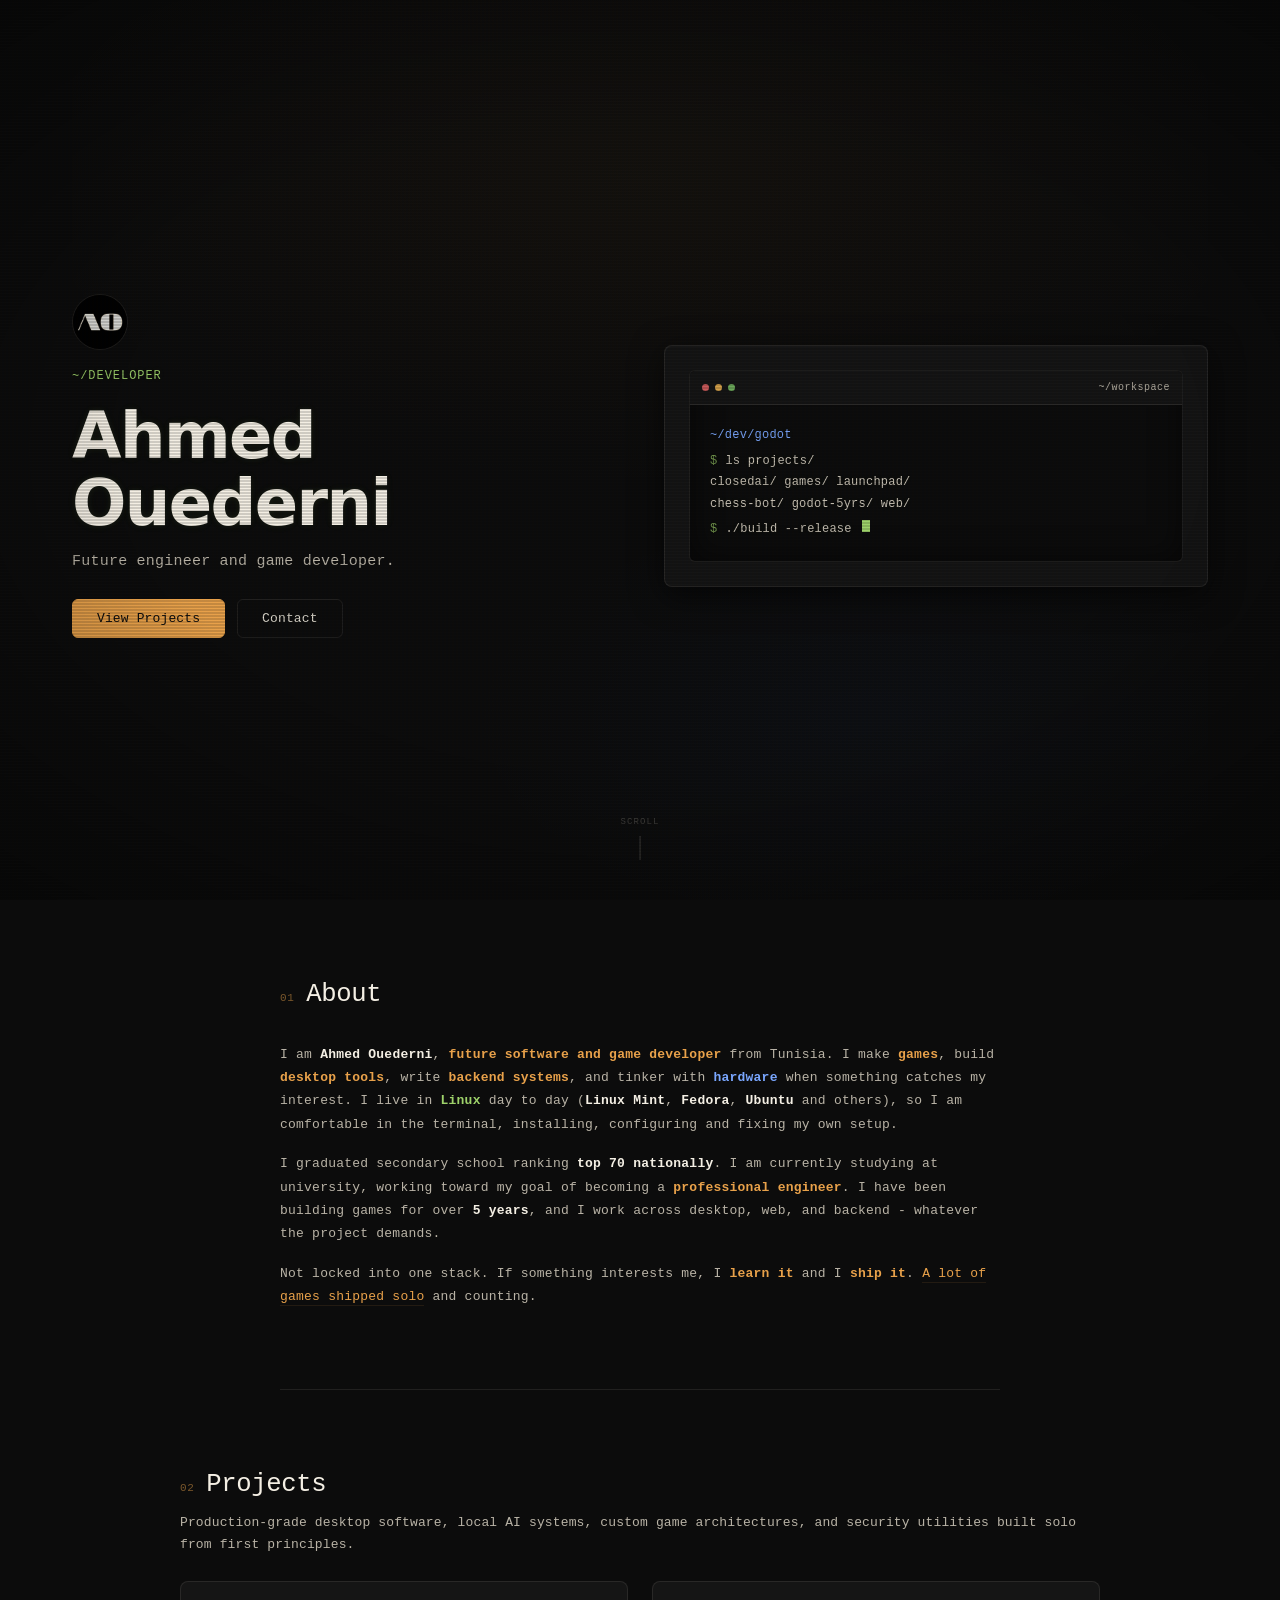
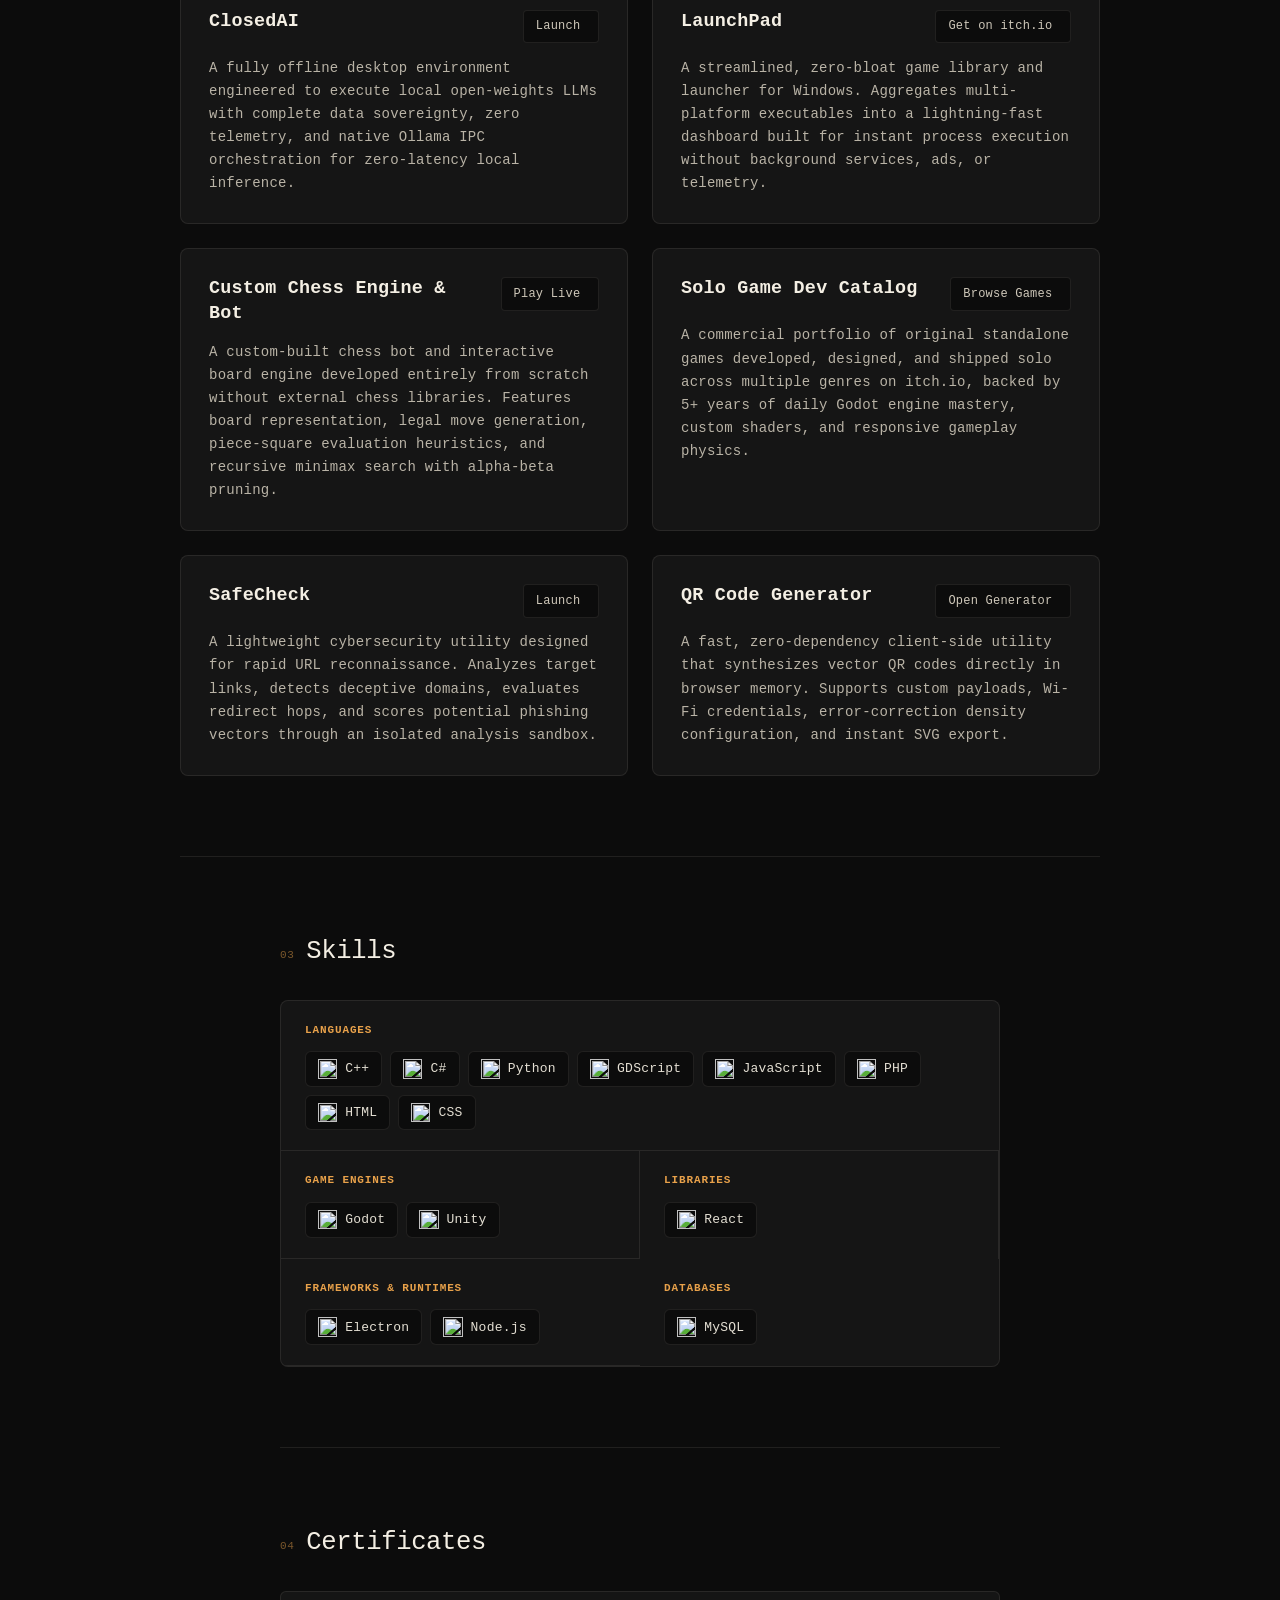
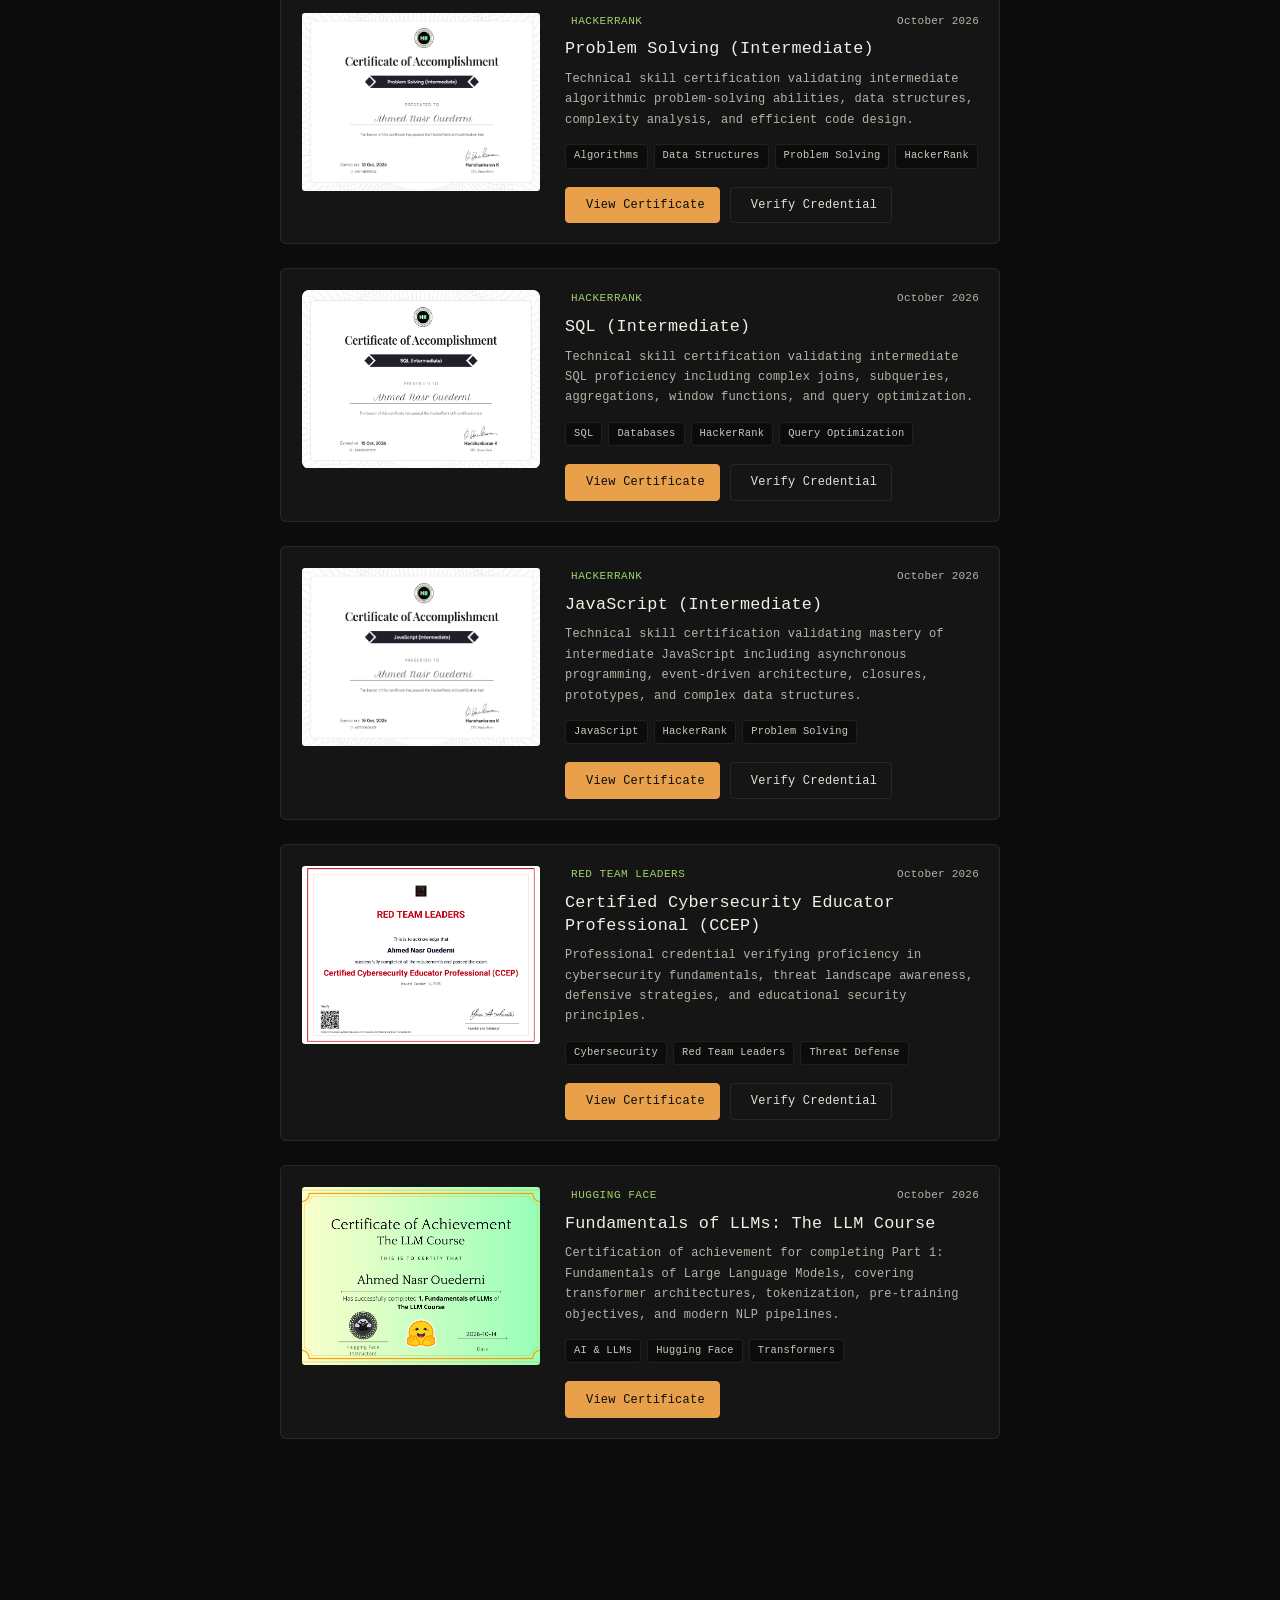
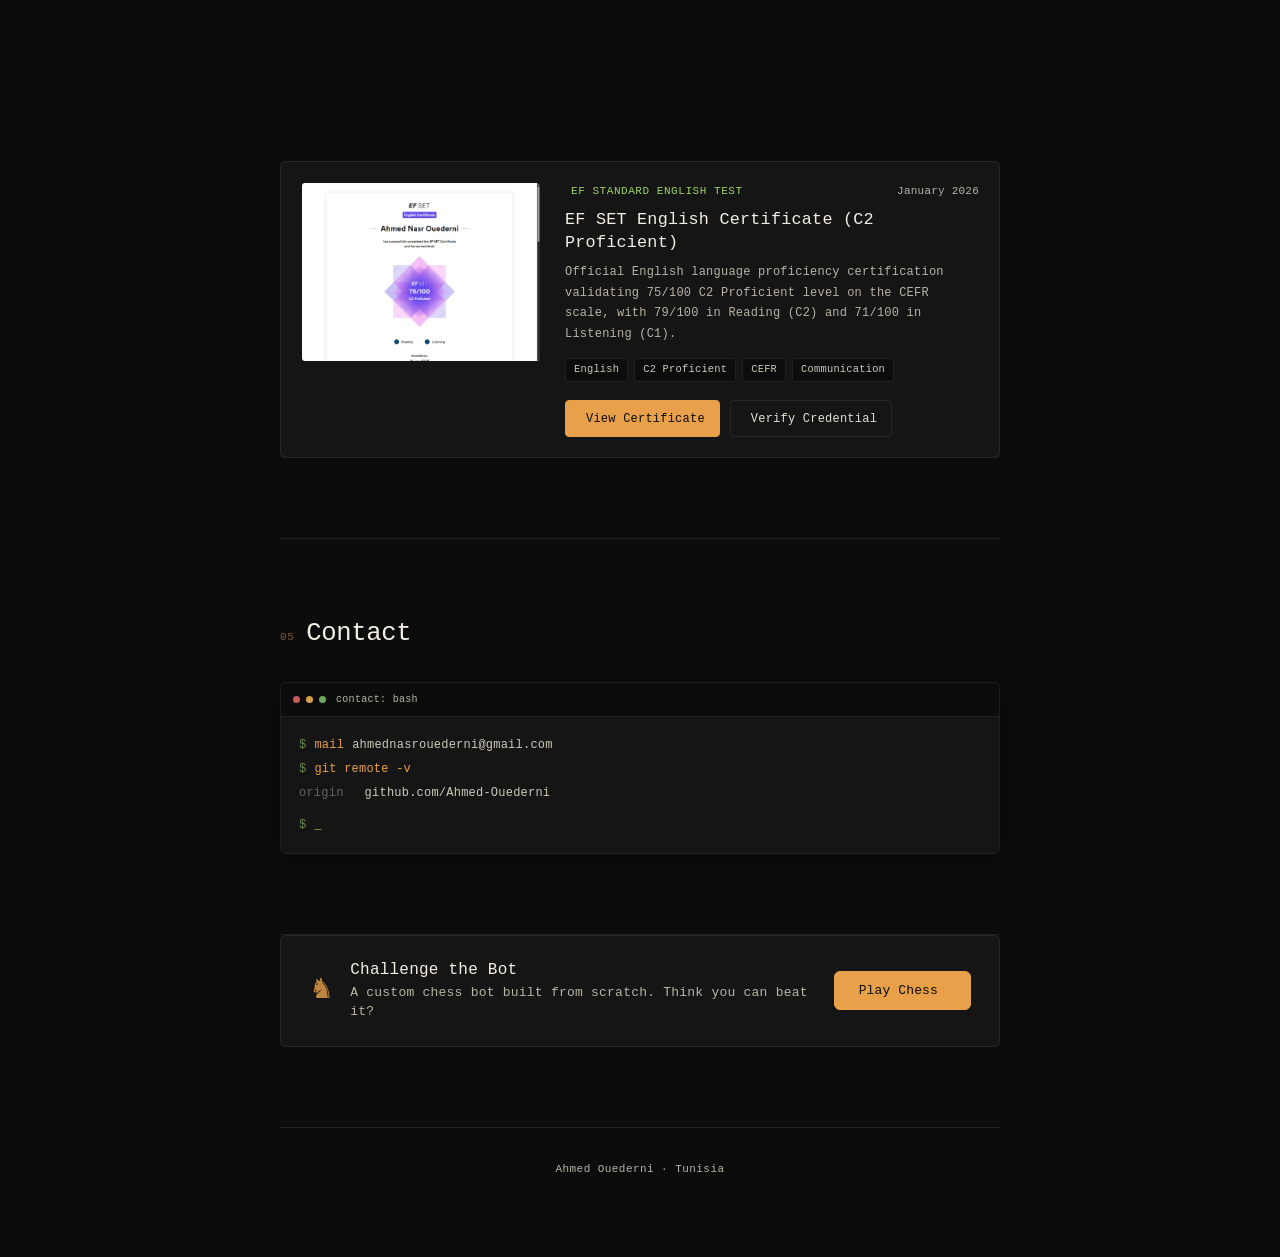
==== commit c91e6fbf: "fix" ====
--- a/index.html
+++ b/index.html
@@ -120,358 +120,89 @@
         Production-grade desktop software, local AI systems, custom game architectures, and security utilities built solo from first principles.
       </p>
 
-      <div class="projects-filter-bar" id="projects-filter-bar" role="tablist" aria-label="Filter projects by category" data-reveal>
-        <button type="button" class="projects-filter-btn is-active" data-filter="all" role="tab" aria-selected="true">
-          <span class="projects-filter-btn__prompt">$</span> all <span class="projects-filter-btn__count">[6]</span>
-        </button>
-        <button type="button" class="projects-filter-btn" data-filter="ai-desktop" role="tab" aria-selected="false">
-          <span class="projects-filter-btn__prompt">$</span> ai-desktop <span class="projects-filter-btn__count">[2]</span>
-        </button>
-        <button type="button" class="projects-filter-btn" data-filter="game-dev" role="tab" aria-selected="false">
-          <span class="projects-filter-btn__prompt">$</span> game-dev <span class="projects-filter-btn__count">[2]</span>
-        </button>
-        <button type="button" class="projects-filter-btn" data-filter="web-security" role="tab" aria-selected="false">
-          <span class="projects-filter-btn__prompt">$</span> web-security <span class="projects-filter-btn__count">[2]</span>
-        </button>
-      </div>
-
       <div class="projects-grid" id="projects-grid" role="list" data-reveal-container>
-        <!-- Card 1: ClosedAI (Featured) -->
-        <article class="project-card project-card--featured" data-category="ai-desktop" role="listitem">
-          <div class="project-card__head">
-            <div class="project-card__window-controls">
-              <span class="project-card__dot project-card__dot--red"></span>
-              <span class="project-card__dot project-card__dot--yellow"></span>
-              <span class="project-card__dot project-card__dot--green"></span>
-              <span class="project-card__process">sys://closed-ai/desktop-runtime</span>
-            </div>
-            <div class="project-card__status project-card__status--green">
-              <span class="project-card__status-led"></span>
-              ACTIVE RUNTIME
-            </div>
-          </div>
-          <div class="project-card__featured-layout">
-            <div class="project-card__main">
-              <div class="project-card__meta">
-                <span class="project-card__kicker">
-                  <i class="ph ph-sparkle" aria-hidden="true"></i> FLAGSHIP // OFFLINE AI
-                </span>
-              </div>
-              <h3 class="project-card__title">ClosedAI</h3>
-              <p class="project-card__tagline">High-Performance Offline AI Desktop Workspace</p>
-              <p class="project-card__description">
-                A fully offline desktop environment engineered to execute local open-weights LLMs (Llama 3, Mistral, DeepSeek) with complete data sovereignty. Built with zero telemetry, zero API keys, and native Ollama IPC orchestration for zero-latency local inference.
-              </p>
-              <ul class="project-card__highlights">
-                <li>
-                  <span class="project-card__highlight-marker">&gt;</span>
-                  <span>100% Air-gapped privacy: zero telemetry, no external cloud dependencies</span>
-                </li>
-                <li>
-                  <span class="project-card__highlight-marker">&gt;</span>
-                  <span>Multi-model engine supporting hot-swappable local open-weights LLMs</span>
-                </li>
-                <li>
-                  <span class="project-card__highlight-marker">&gt;</span>
-                  <span>Native desktop architecture engineered with Electron and local Ollama RPC</span>
-                </li>
-              </ul>
-              <div class="project-card__tags">
-                <span class="project-card__tag">Electron</span>
-                <span class="project-card__tag">Ollama</span>
-                <span class="project-card__tag">Local LLMs</span>
-                <span class="project-card__tag">DeepSeek</span>
-                <span class="project-card__tag">Llama 3</span>
-                <span class="project-card__tag">Node.js</span>
-                <span class="project-card__tag">IPC</span>
-              </div>
-              <div class="project-card__actions">
-                <a href="https://ahmed-ouederni.github.io/ClosedAI/" class="cert-btn cert-btn--primary" target="_blank" rel="noopener noreferrer">
-                  <i class="ph ph-arrow-square-out" aria-hidden="true"></i>
-                  Launch ClosedAI
-                </a>
-              </div>
-            </div>
-            <div class="project-card__terminal-box" aria-hidden="true">
-              <div class="project-card__terminal-header">
-                <span class="project-card__terminal-label"><i class="ph ph-terminal"></i> IPC RUNTIME</span>
-                <span class="project-card__terminal-badge">PORT: 11434</span>
-              </div>
-              <div class="project-card__terminal-code">
-                <div class="t-line"><span class="t-prompt">$</span> <span class="t-cmd">closedai --runtime ollama --models "llama3,deepseek,mistral"</span></div>
-                <div class="t-line t-out">[SYS] Telemetry: 0 KB (strict air-gap mode)</div>
-                <div class="t-line t-out">[IPC] Connected to localhost:11434 (&lt; 2ms)</div>
-                <div class="t-line t-out">[STATUS] Privacy sandbox verified: 100% offline</div>
-                <div class="t-line" style="margin-top:0.35rem;"><span class="t-prompt">&gt;</span> <span class="t-cursor">_</span></div>
-              </div>
-            </div>
-          </div>
+        <!-- Card 1: ClosedAI -->
+        <article class="project-card" role="listitem">
+          <div class="project-card__header">
+            <h3 class="project-card__title">ClosedAI</h3>
+            <a href="https://ahmed-ouederni.github.io/ClosedAI/" class="project-card__link" target="_blank" rel="noopener noreferrer">
+              <span>Launch</span>
+              <i class="ph ph-arrow-up-right" aria-hidden="true"></i>
+            </a>
+          </div>
+          <p class="project-card__description">
+            A fully offline desktop environment engineered to execute local open-weights LLMs with complete data sovereignty, zero telemetry, and native Ollama IPC orchestration for zero-latency local inference.
+          </p>
         </article>
 
         <!-- Card 2: LaunchPad -->
-        <article class="project-card" data-category="ai-desktop" role="listitem">
-          <div class="project-card__head">
-            <div class="project-card__window-controls">
-              <span class="project-card__dot project-card__dot--red"></span>
-              <span class="project-card__dot project-card__dot--yellow"></span>
-              <span class="project-card__dot project-card__dot--green"></span>
-              <span class="project-card__process">proc://launchpad.exe</span>
-            </div>
-            <div class="project-card__status project-card__status--amber">
-              <span class="project-card__status-led"></span>
-              SHIPPED
-            </div>
-          </div>
-          <div class="project-card__body">
-            <div class="project-card__meta">
-              <span class="project-card__kicker">DESKTOP APP</span>
-            </div>
+        <article class="project-card" role="listitem">
+          <div class="project-card__header">
             <h3 class="project-card__title">LaunchPad</h3>
-            <p class="project-card__tagline">Lightning-Fast, Distraction-Free Windows Game Launcher</p>
-            <p class="project-card__description">
-              A streamlined, zero-bloat game library and launcher for Windows. Aggregates multi-platform executables into a lightning-fast dashboard built for instant process execution without background services, ads, or telemetry.
-            </p>
-            <ul class="project-card__highlights">
-              <li>
-                <span class="project-card__highlight-marker">&gt;</span>
-                <span>Sub-100ms startup latency with an ultra-minimal memory footprint</span>
-              </li>
-              <li>
-                <span class="project-card__highlight-marker">&gt;</span>
-                <span>Executable directory indexing with custom launch parameters</span>
-              </li>
-              <li>
-                <span class="project-card__highlight-marker">&gt;</span>
-                <span>Zero background telemetry, zero ads, zero bloatware</span>
-              </li>
-            </ul>
-            <div class="project-card__tags">
-              <span class="project-card__tag">C#</span>
-              <span class="project-card__tag">Windows</span>
-              <span class="project-card__tag">Game Systems</span>
-              <span class="project-card__tag">Desktop App</span>
-              <span class="project-card__tag">Performance</span>
-            </div>
-            <div class="project-card__actions">
-              <a href="https://sologame-dev.itch.io/launchpad" class="cert-btn cert-btn--primary" target="_blank" rel="noopener noreferrer">
-                <i class="ph ph-arrow-square-out" aria-hidden="true"></i>
-                Get on itch.io
-              </a>
-            </div>
-          </div>
-        </article>
-
-        <!-- Card 3: Chess Bot -->
-        <article class="project-card" data-category="game-dev" role="listitem">
-          <div class="project-card__head">
-            <div class="project-card__window-controls">
-              <span class="project-card__dot project-card__dot--red"></span>
-              <span class="project-card__dot project-card__dot--yellow"></span>
-              <span class="project-card__dot project-card__dot--green"></span>
-              <span class="project-card__process">sys://chess-engine</span>
-            </div>
-            <div class="project-card__status project-card__status--green">
-              <span class="project-card__status-led"></span>
-              PLAYABLE IN-BROWSER
-            </div>
-          </div>
-          <div class="project-card__body">
-            <div class="project-card__meta">
-              <span class="project-card__kicker">ALGORITHMIC AI</span>
-            </div>
+            <a href="https://sologame-dev.itch.io/launchpad" class="project-card__link" target="_blank" rel="noopener noreferrer">
+              <span>Get on itch.io</span>
+              <i class="ph ph-arrow-up-right" aria-hidden="true"></i>
+            </a>
+          </div>
+          <p class="project-card__description">
+            A streamlined, zero-bloat game library and launcher for Windows. Aggregates multi-platform executables into a lightning-fast dashboard built for instant process execution without background services, ads, or telemetry.
+          </p>
+        </article>
+
+        <!-- Card 3: Custom Chess Engine & Bot -->
+        <article class="project-card" role="listitem">
+          <div class="project-card__header">
             <h3 class="project-card__title">Custom Chess Engine &amp; Bot</h3>
-            <p class="project-card__tagline">Algorithmic Minimax Chess Engine with Alpha-Beta Pruning</p>
-            <p class="project-card__description">
-              A custom-built chess bot and interactive board engine developed entirely from scratch without external chess libraries. Features board representation, legal move generation, piece-square evaluation heuristics, and recursive minimax search with alpha-beta pruning.
-            </p>
-            <ul class="project-card__highlights">
-              <li>
-                <span class="project-card__highlight-marker">&gt;</span>
-                <span>Recursive minimax search algorithm with alpha-beta cutoff pruning</span>
-              </li>
-              <li>
-                <span class="project-card__highlight-marker">&gt;</span>
-                <span>Positional heuristics and piece-square evaluation matrices</span>
-              </li>
-              <li>
-                <span class="project-card__highlight-marker">&gt;</span>
-                <span>Zero-dependency pure vanilla JavaScript implementation</span>
-              </li>
-            </ul>
-            <div class="project-card__tags">
-              <span class="project-card__tag">Algorithms</span>
-              <span class="project-card__tag">Minimax AI</span>
-              <span class="project-card__tag">Vanilla JS</span>
-              <span class="project-card__tag">Heuristics</span>
-              <span class="project-card__tag">Game Theory</span>
-            </div>
-            <div class="project-card__actions">
-              <a href="chess.html" class="cert-btn cert-btn--primary">
-                <i class="ph ph-play" aria-hidden="true"></i>
-                Play Bot Live
-              </a>
-            </div>
-          </div>
-        </article>
-
-        <!-- Card 4: Solo Game Dev -->
-        <article class="project-card" data-category="game-dev" role="listitem">
-          <div class="project-card__head">
-            <div class="project-card__window-controls">
-              <span class="project-card__dot project-card__dot--red"></span>
-              <span class="project-card__dot project-card__dot--yellow"></span>
-              <span class="project-card__dot project-card__dot--green"></span>
-              <span class="project-card__process">game://itch-games</span>
-            </div>
-            <div class="project-card__status project-card__status--green">
-              <span class="project-card__status-led"></span>
-              PRODUCTION
-            </div>
-          </div>
-          <div class="project-card__body">
-            <div class="project-card__meta">
-              <span class="project-card__kicker">SHIPPED GAMES</span>
-            </div>
+            <a href="chess.html" class="project-card__link">
+              <span>Play Live</span>
+              <i class="ph ph-arrow-up-right" aria-hidden="true"></i>
+            </a>
+          </div>
+          <p class="project-card__description">
+            A custom-built chess bot and interactive board engine developed entirely from scratch without external chess libraries. Features board representation, legal move generation, piece-square evaluation heuristics, and recursive minimax search with alpha-beta pruning.
+          </p>
+        </article>
+
+        <!-- Card 4: Solo Game Dev Catalog -->
+        <article class="project-card" role="listitem">
+          <div class="project-card__header">
             <h3 class="project-card__title">Solo Game Dev Catalog</h3>
-            <p class="project-card__tagline">A Lot of Standalone Games Shipped Solo on itch.io</p>
-            <p class="project-card__description">
-              A commercial portfolio of a lot of original games developed, designed, and shipped solo across multiple genres on itch.io. Backed by 5+ years of daily Godot engine mastery, custom GDScript architecture, custom shaders, and responsive gameplay physics.
-            </p>
-            <ul class="project-card__highlights">
-              <li>
-                <span class="project-card__highlight-marker">&gt;</span>
-                <span>End-to-end solo development: mechanics, level design, sound, and optimization</span>
-              </li>
-              <li>
-                <span class="project-card__highlight-marker">&gt;</span>
-                <span>Multi-genre catalog covering 2D action, puzzle mechanics, and simulation</span>
-              </li>
-              <li>
-                <span class="project-card__highlight-marker">&gt;</span>
-                <span>Deep 5+ year Godot Engine &amp; GDScript architecture expertise</span>
-              </li>
-            </ul>
-            <div class="project-card__tags">
-              <span class="project-card__tag">Godot</span>
-              <span class="project-card__tag">GDScript</span>
-              <span class="project-card__tag">Unity</span>
-              <span class="project-card__tag">C#</span>
-              <span class="project-card__tag">Game Physics</span>
-              <span class="project-card__tag">itch.io</span>
-            </div>
-            <div class="project-card__actions">
-              <a href="https://sologame-dev.itch.io/" class="cert-btn cert-btn--primary" target="_blank" rel="noopener noreferrer">
-                <i class="ph ph-game-controller" aria-hidden="true"></i>
-                Browse Games on itch.io
-              </a>
-            </div>
-          </div>
+            <a href="https://sologame-dev.itch.io/" class="project-card__link" target="_blank" rel="noopener noreferrer">
+              <span>Browse Games</span>
+              <i class="ph ph-arrow-up-right" aria-hidden="true"></i>
+            </a>
+          </div>
+          <p class="project-card__description">
+            A commercial portfolio of original standalone games developed, designed, and shipped solo across multiple genres on itch.io, backed by 5+ years of daily Godot engine mastery, custom shaders, and responsive gameplay physics.
+          </p>
         </article>
 
         <!-- Card 5: SafeCheck -->
-        <article class="project-card" data-category="web-security" role="listitem">
-          <div class="project-card__head">
-            <div class="project-card__window-controls">
-              <span class="project-card__dot project-card__dot--red"></span>
-              <span class="project-card__dot project-card__dot--yellow"></span>
-              <span class="project-card__dot project-card__dot--green"></span>
-              <span class="project-card__process">net://safecheck-audit</span>
-            </div>
-            <div class="project-card__status project-card__status--blue">
-              <span class="project-card__status-led"></span>
-              LIVE TOOL
-            </div>
-          </div>
-          <div class="project-card__body">
-            <div class="project-card__meta">
-              <span class="project-card__kicker">CYBERSECURITY</span>
-            </div>
+        <article class="project-card" role="listitem">
+          <div class="project-card__header">
             <h3 class="project-card__title">SafeCheck</h3>
-            <p class="project-card__tagline">Real-Time Link Safety &amp; Threat Heuristic Analyzer</p>
-            <p class="project-card__description">
-              A lightweight cybersecurity utility designed for rapid URL reconnaissance. Analyzes target links, detects deceptive domains, evaluates redirect hops, and scores potential phishing vectors through an instant terminal-styled interface.
-            </p>
-            <ul class="project-card__highlights">
-              <li>
-                <span class="project-card__highlight-marker">&gt;</span>
-                <span>Heuristic risk assessment of URL structures and domain patterns</span>
-              </li>
-              <li>
-                <span class="project-card__highlight-marker">&gt;</span>
-                <span>Redirect path inspection to uncover hidden target destinations</span>
-              </li>
-              <li>
-                <span class="project-card__highlight-marker">&gt;</span>
-                <span>Isolated analysis environment designed for fast threat triage</span>
-              </li>
-            </ul>
-            <div class="project-card__tags">
-              <span class="project-card__tag">Cybersecurity</span>
-              <span class="project-card__tag">Threat Analysis</span>
-              <span class="project-card__tag">Node.js</span>
-              <span class="project-card__tag">Web Security</span>
-              <span class="project-card__tag">Heuristics</span>
-            </div>
-            <div class="project-card__actions">
-              <a href="SafeCheck/index.html" class="cert-btn cert-btn--primary">
-                <i class="ph ph-shield-check" aria-hidden="true"></i>
-                Launch SafeCheck
-              </a>
-            </div>
-          </div>
+            <a href="SafeCheck/index.html" class="project-card__link">
+              <span>Launch</span>
+              <i class="ph ph-arrow-up-right" aria-hidden="true"></i>
+            </a>
+          </div>
+          <p class="project-card__description">
+            A lightweight cybersecurity utility designed for rapid URL reconnaissance. Analyzes target links, detects deceptive domains, evaluates redirect hops, and scores potential phishing vectors through an isolated analysis sandbox.
+          </p>
         </article>
 
         <!-- Card 6: QR Code Generator -->
-        <article class="project-card" data-category="web-security" role="listitem">
-          <div class="project-card__head">
-            <div class="project-card__window-controls">
-              <span class="project-card__dot project-card__dot--red"></span>
-              <span class="project-card__dot project-card__dot--yellow"></span>
-              <span class="project-card__dot project-card__dot--green"></span>
-              <span class="project-card__process">tool://qr-matrix</span>
-            </div>
-            <div class="project-card__status project-card__status--blue">
-              <span class="project-card__status-led"></span>
-              LIVE TOOL
-            </div>
-          </div>
-          <div class="project-card__body">
-            <div class="project-card__meta">
-              <span class="project-card__kicker">CLIENT-SIDE TOOL</span>
-            </div>
+        <article class="project-card" role="listitem">
+          <div class="project-card__header">
             <h3 class="project-card__title">QR Code Generator</h3>
-            <p class="project-card__tagline">Instant Client-Side Vector Matrix Synthesizer</p>
-            <p class="project-card__description">
-              A fast, zero-dependency client-side utility that synthesizes vector QR codes directly in browser memory. Supports custom payloads, Wi-Fi credentials, error-correction density configuration, and instant SVG/PNG export.
-            </p>
-            <ul class="project-card__highlights">
-              <li>
-                <span class="project-card__highlight-marker">&gt;</span>
-                <span>100% client-side synthesis with zero server round-trips</span>
-              </li>
-              <li>
-                <span class="project-card__highlight-marker">&gt;</span>
-                <span>Configurable error-correction levels and crisp high-DPI rasterization</span>
-              </li>
-              <li>
-                <span class="project-card__highlight-marker">&gt;</span>
-                <span>Instant copy-to-clipboard and vector download capabilities</span>
-              </li>
-            </ul>
-            <div class="project-card__tags">
-              <span class="project-card__tag">JavaScript</span>
-              <span class="project-card__tag">Canvas API</span>
-              <span class="project-card__tag">SVG</span>
-              <span class="project-card__tag">Client-Side Tools</span>
-              <span class="project-card__tag">Utility</span>
-            </div>
-            <div class="project-card__actions">
-              <a href="QR-Code-Generator/index.html" class="cert-btn cert-btn--primary">
-                <i class="ph ph-qr-code" aria-hidden="true"></i>
-                Open QR Generator
-              </a>
-            </div>
-          </div>
+            <a href="QR-Code-Generator/index.html" class="project-card__link">
+              <span>Open Generator</span>
+              <i class="ph ph-arrow-up-right" aria-hidden="true"></i>
+            </a>
+          </div>
+          <p class="project-card__description">
+            A fast, zero-dependency client-side utility that synthesizes vector QR codes directly in browser memory. Supports custom payloads, Wi-Fi credentials, error-correction density configuration, and instant SVG export.
+          </p>
         </article>
       </div>
     </section>
@@ -483,44 +214,43 @@
         <h2 id="skills-title" class="section-title" data-reveal>Skills</h2>
       </div>
       <div class="skills-container" id="skills-container" data-reveal-container>
-        
-        <div class="skill-category">
+        <div class="skill-category skill-category--languages">
           <span class="skill-category__label">Languages</span>
           <div class="skill-boxes">
-            <div class="skill-box"><img class="skill-box__icon" src="https://cdn.jsdelivr.net/gh/devicons/devicon/icons/cplusplus/cplusplus-original.svg" alt="" width="28" height="28"><span class="skill-box__name">C++</span></div>
-            <div class="skill-box"><img class="skill-box__icon" src="https://cdn.jsdelivr.net/gh/devicons/devicon/icons/csharp/csharp-original.svg" alt="" width="28" height="28"><span class="skill-box__name">C#</span></div>
-            <div class="skill-box"><img class="skill-box__icon" src="https://cdn.jsdelivr.net/gh/devicons/devicon/icons/python/python-original.svg" alt="" width="28" height="28"><span class="skill-box__name">Python</span></div>
-            <div class="skill-box"><img class="skill-box__icon" src="https://cdn.jsdelivr.net/gh/devicons/devicon/icons/godot/godot-original.svg" alt="" width="28" height="28"><span class="skill-box__name">GDScript</span></div>
-            <div class="skill-box"><img class="skill-box__icon" src="https://cdn.jsdelivr.net/gh/devicons/devicon/icons/javascript/javascript-original.svg" alt="" width="28" height="28"><span class="skill-box__name">JavaScript</span></div>
-            <div class="skill-box"><img class="skill-box__icon" src="https://cdn.jsdelivr.net/gh/devicons/devicon/icons/php/php-original.svg" alt="" width="28" height="28"><span class="skill-box__name">PHP</span></div>
-            <div class="skill-box"><img class="skill-box__icon" src="https://cdn.jsdelivr.net/gh/devicons/devicon/icons/html5/html5-original.svg" alt="" width="28" height="28"><span class="skill-box__name">HTML</span></div>
-            <div class="skill-box"><img class="skill-box__icon" src="https://cdn.jsdelivr.net/gh/devicons/devicon/icons/css3/css3-original.svg" alt="" width="28" height="28"><span class="skill-box__name">CSS</span></div>
-          </div>
-        </div>
-        <div class="skill-category">
+            <div class="skill-box"><img class="skill-box__icon" src="https://cdn.jsdelivr.net/gh/devicons/devicon/icons/cplusplus/cplusplus-original.svg" alt="" width="20" height="20"><span class="skill-box__name">C++</span></div>
+            <div class="skill-box"><img class="skill-box__icon" src="https://cdn.jsdelivr.net/gh/devicons/devicon/icons/csharp/csharp-original.svg" alt="" width="20" height="20"><span class="skill-box__name">C#</span></div>
+            <div class="skill-box"><img class="skill-box__icon" src="https://cdn.jsdelivr.net/gh/devicons/devicon/icons/python/python-original.svg" alt="" width="20" height="20"><span class="skill-box__name">Python</span></div>
+            <div class="skill-box"><img class="skill-box__icon" src="https://cdn.jsdelivr.net/gh/devicons/devicon/icons/godot/godot-original.svg" alt="" width="20" height="20"><span class="skill-box__name">GDScript</span></div>
+            <div class="skill-box"><img class="skill-box__icon" src="https://cdn.jsdelivr.net/gh/devicons/devicon/icons/javascript/javascript-original.svg" alt="" width="20" height="20"><span class="skill-box__name">JavaScript</span></div>
+            <div class="skill-box"><img class="skill-box__icon" src="https://cdn.jsdelivr.net/gh/devicons/devicon/icons/php/php-original.svg" alt="" width="20" height="20"><span class="skill-box__name">PHP</span></div>
+            <div class="skill-box"><img class="skill-box__icon" src="https://cdn.jsdelivr.net/gh/devicons/devicon/icons/html5/html5-original.svg" alt="" width="20" height="20"><span class="skill-box__name">HTML</span></div>
+            <div class="skill-box"><img class="skill-box__icon" src="https://cdn.jsdelivr.net/gh/devicons/devicon/icons/css3/css3-original.svg" alt="" width="20" height="20"><span class="skill-box__name">CSS</span></div>
+          </div>
+        </div>
+        <div class="skill-category skill-category--game-engines">
           <span class="skill-category__label">Game Engines</span>
           <div class="skill-boxes">
-            <div class="skill-box"><img class="skill-box__icon" src="https://cdn.jsdelivr.net/gh/devicons/devicon/icons/godot/godot-original.svg" alt="" width="28" height="28"><span class="skill-box__name">Godot</span></div>
-            <div class="skill-box"><img class="skill-box__icon" src="https://cdn.jsdelivr.net/gh/devicons/devicon/icons/unity/unity-original.svg" alt="" width="28" height="28"><span class="skill-box__name">Unity</span></div>
-          </div>
-        </div>
-        <div class="skill-category">
+            <div class="skill-box"><img class="skill-box__icon" src="https://cdn.jsdelivr.net/gh/devicons/devicon/icons/godot/godot-original.svg" alt="" width="20" height="20"><span class="skill-box__name">Godot</span></div>
+            <div class="skill-box"><img class="skill-box__icon" src="https://cdn.jsdelivr.net/gh/devicons/devicon/icons/unity/unity-original.svg" alt="" width="20" height="20"><span class="skill-box__name">Unity</span></div>
+          </div>
+        </div>
+        <div class="skill-category skill-category--frameworks-runtimes">
+          <span class="skill-category__label">Frameworks &amp; Runtimes</span>
+          <div class="skill-boxes">
+            <div class="skill-box"><img class="skill-box__icon" src="https://cdn.jsdelivr.net/gh/devicons/devicon/icons/electron/electron-original.svg" alt="" width="20" height="20"><span class="skill-box__name">Electron</span></div>
+            <div class="skill-box"><img class="skill-box__icon" src="https://cdn.jsdelivr.net/gh/devicons/devicon/icons/nodejs/nodejs-original.svg" alt="" width="20" height="20"><span class="skill-box__name">Node.js</span></div>
+          </div>
+        </div>
+        <div class="skill-category skill-category--libraries">
           <span class="skill-category__label">Libraries</span>
           <div class="skill-boxes">
-            <div class="skill-box"><img class="skill-box__icon" src="https://cdn.jsdelivr.net/gh/devicons/devicon/icons/react/react-original.svg" alt="" width="28" height="28"><span class="skill-box__name">React</span></div>
-          </div>
-        </div>
-        <div class="skill-category">
-          <span class="skill-category__label">Frameworks & Runtimes</span>
-          <div class="skill-boxes">
-            <div class="skill-box"><img class="skill-box__icon" src="https://cdn.jsdelivr.net/gh/devicons/devicon/icons/electron/electron-original.svg" alt="" width="28" height="28"><span class="skill-box__name">Electron</span></div>
-            <div class="skill-box"><img class="skill-box__icon" src="https://cdn.jsdelivr.net/gh/devicons/devicon/icons/nodejs/nodejs-original.svg" alt="" width="28" height="28"><span class="skill-box__name">Node.js</span></div>
-          </div>
-        </div>
-        <div class="skill-category">
+            <div class="skill-box"><img class="skill-box__icon" src="https://cdn.jsdelivr.net/gh/devicons/devicon/icons/react/react-original.svg" alt="" width="20" height="20"><span class="skill-box__name">React</span></div>
+          </div>
+        </div>
+        <div class="skill-category skill-category--databases">
           <span class="skill-category__label">Databases</span>
           <div class="skill-boxes">
-            <div class="skill-box"><img class="skill-box__icon" src="https://cdn.jsdelivr.net/gh/devicons/devicon/icons/mysql/mysql-original.svg" alt="" width="28" height="28"><span class="skill-box__name">MySQL</span></div>
+            <div class="skill-box"><img class="skill-box__icon" src="https://cdn.jsdelivr.net/gh/devicons/devicon/icons/mysql/mysql-original.svg" alt="" width="20" height="20"><span class="skill-box__name">MySQL</span></div>
           </div>
         </div>
       </div>
@@ -572,6 +302,44 @@
           </div>
         </article>
         <article class="cert-card" role="listitem">
+          <div class="cert-preview-wrap" data-cert-preview="Certificates/sql-intermediate-certificate.png" data-cert-title="SQL (Intermediate)" data-cert-file="Certificates/sql_intermediate%20certificate.pdf" data-cert-verify="https://www.hackerrank.com/certificates/23A0000211D9" tabindex="0" role="button" aria-label="Preview SQL (Intermediate)">
+            <img src="Certificates/sql-intermediate-certificate.png" alt="SQL (Intermediate) Certificate Preview" class="cert-preview-img" loading="lazy" width="400" height="300">
+            <div class="cert-preview-overlay">
+              <i class="ph ph-magnifying-glass-plus" aria-hidden="true"></i>
+              <span>Preview</span>
+            </div>
+          </div>
+          <div class="cert-content">
+            <div class="cert-header">
+              <div class="cert-meta">
+                <span class="cert-issuer">
+                  <i class="ph ph-database" aria-hidden="true"></i>
+                  HackerRank
+                </span>
+                <span class="cert-date">October 2026</span>
+              </div>
+              <h3 class="cert-title">SQL (Intermediate)</h3>
+              <p class="cert-description">Technical skill certification validating intermediate SQL proficiency including complex joins, subqueries, aggregations, window functions, and query optimization.</p>
+            </div>
+            <div class="cert-badges">
+              <span class="cert-badge">SQL</span>
+              <span class="cert-badge">Databases</span>
+              <span class="cert-badge">HackerRank</span>
+              <span class="cert-badge">Query Optimization</span>
+            </div>
+            <div class="cert-actions">
+              <a href="Certificates/sql_intermediate%20certificate.pdf" class="cert-btn cert-btn--primary" target="_blank" rel="noopener noreferrer">
+                <i class="ph ph-certificate" aria-hidden="true"></i>
+                View Certificate
+              </a>
+              <a href="https://www.hackerrank.com/certificates/23A0000211D9" class="cert-btn cert-btn--ghost" target="_blank" rel="noopener noreferrer">
+                <i class="ph ph-arrow-square-out" aria-hidden="true"></i>
+                Verify Credential
+              </a>
+            </div>
+          </div>
+        </article>
+        <article class="cert-card" role="listitem">
           <div class="cert-preview-wrap" data-cert-preview="Certificates/js-intermediate-certificate.png" data-cert-title="JavaScript (Intermediate)" data-cert-file="Certificates/javascript_intermediate%20certificate.pdf" data-cert-verify="https://www.hackerrank.com/certificates/647E006D6678" tabindex="0" role="button" aria-label="Preview JavaScript (Intermediate)">
             <img src="Certificates/js-intermediate-certificate.png" alt="JavaScript (Intermediate) Certificate Preview" class="cert-preview-img" loading="lazy" width="400" height="300">
             <div class="cert-preview-overlay">
@@ -709,6 +477,44 @@
                 View Certificate
               </a>
               <a href="https://www.hackerrank.com/certificates/DFD7506BA21F" class="cert-btn cert-btn--ghost" target="_blank" rel="noopener noreferrer">
+                <i class="ph ph-arrow-square-out" aria-hidden="true"></i>
+                Verify Credential
+              </a>
+            </div>
+          </div>
+        </article>
+        <article class="cert-card" role="listitem">
+          <div class="cert-preview-wrap" data-cert-preview="Certificates/ef-set-certificate.png" data-cert-title="EF SET English Certificate (C2 Proficient)" data-cert-file="Certificates/EF%20SET%20Certificate.pdf" data-cert-verify="https://cert.efset.org/SsfVsz" tabindex="0" role="button" aria-label="Preview EF SET English Certificate (C2 Proficient)">
+            <img src="Certificates/ef-set-certificate.png" alt="EF SET English Certificate Preview" class="cert-preview-img" loading="lazy" width="400" height="300">
+            <div class="cert-preview-overlay">
+              <i class="ph ph-magnifying-glass-plus" aria-hidden="true"></i>
+              <span>Preview</span>
+            </div>
+          </div>
+          <div class="cert-content">
+            <div class="cert-header">
+              <div class="cert-meta">
+                <span class="cert-issuer">
+                  <i class="ph ph-translate" aria-hidden="true"></i>
+                  EF Standard English Test
+                </span>
+                <span class="cert-date">January 2026</span>
+              </div>
+              <h3 class="cert-title">EF SET English Certificate (C2 Proficient)</h3>
+              <p class="cert-description">Official English language proficiency certification validating 75/100 C2 Proficient level on the CEFR scale, with 79/100 in Reading (C2) and 71/100 in Listening (C1).</p>
+            </div>
+            <div class="cert-badges">
+              <span class="cert-badge">English</span>
+              <span class="cert-badge">C2 Proficient</span>
+              <span class="cert-badge">CEFR</span>
+              <span class="cert-badge">Communication</span>
+            </div>
+            <div class="cert-actions">
+              <a href="Certificates/EF%20SET%20Certificate.pdf" class="cert-btn cert-btn--primary" target="_blank" rel="noopener noreferrer">
+                <i class="ph ph-certificate" aria-hidden="true"></i>
+                View Certificate
+              </a>
+              <a href="https://cert.efset.org/SsfVsz" class="cert-btn cert-btn--ghost" target="_blank" rel="noopener noreferrer">
                 <i class="ph ph-arrow-square-out" aria-hidden="true"></i>
                 Verify Credential
               </a>
--- a/styles.css
+++ b/styles.css
@@ -541,80 +541,36 @@
   letter-spacing: 0.01em;
 }
 
-.projects-filter-bar {
-  display: flex;
-  align-items: center;
-  gap: 0.5rem;
-  flex-wrap: wrap;
-  margin-bottom: 2rem;
-}
-
-.projects-filter-btn {
-  display: inline-flex;
-  align-items: center;
-  gap: 0.35rem;
-  padding: 0.4rem 0.85rem;
-  border-radius: 4px;
-  border: 1px solid var(--border);
-  background: var(--bg-panel);
-  color: var(--ink-muted);
-  font-family: var(--font-terminal);
-  font-size: 0.75rem;
-  cursor: pointer;
-  transition: all 200ms var(--ease-out);
-}
-
-.projects-filter-btn:hover {
-  border-color: var(--border-strong);
-  color: var(--paper);
-  background: var(--bg-elevated);
-}
-
-.projects-filter-btn.is-active {
-  border-color: var(--accent);
-  background: var(--accent-bg);
-  color: var(--accent);
-  box-shadow: 0 0 12px rgba(232, 161, 74, 0.15);
-}
-
-.projects-filter-btn__prompt {
-  color: var(--crt-green);
-  opacity: 0.7;
-}
-
-.projects-filter-btn.is-active .projects-filter-btn__prompt {
-  color: var(--accent);
-  opacity: 1;
-}
-
-.projects-filter-btn__count {
-  font-size: 0.65rem;
-  opacity: 0.6;
-}
-
 .projects-grid {
   display: grid;
   grid-template-columns: repeat(2, minmax(0, 1fr));
   gap: 1.5rem;
 }
 
+@media (max-width: 768px) {
+  .projects-grid {
+    grid-template-columns: 1fr;
+    gap: 1.25rem;
+  }
+}
+
 .project-card {
   display: flex;
   flex-direction: column;
+  padding: 1.75rem;
+  background: var(--bg-panel);
   border: 1px solid var(--border);
-  border-radius: 6px;
-  background: var(--bg-panel);
-  overflow: hidden;
+  border-radius: 8px;
   position: relative;
   transition:
-    border-color 200ms var(--ease-out),
-    box-shadow 200ms var(--ease-out),
-    transform 200ms var(--ease-out);
+    border-color 220ms var(--ease-out),
+    box-shadow 220ms var(--ease-out),
+    transform 220ms var(--ease-out);
 }
 
 .project-card:hover {
   border-color: var(--accent);
-  box-shadow: 0 8px 30px rgba(0, 0, 0, 0.45), 0 0 24px var(--accent-bg);
+  box-shadow: 0 10px 30px rgba(0, 0, 0, 0.4), 0 0 20px var(--accent-bg);
 }
 
 @media (hover: hover) and (pointer: fine) {
@@ -623,150 +579,20 @@
   }
 }
 
-.project-card.is-hidden {
-  display: none !important;
-}
-
-/* Featured Flagship Card */
-.project-card--featured {
-  grid-column: 1 / -1;
-  border-color: rgba(232, 161, 74, 0.35);
-  background: linear-gradient(180deg, rgba(232, 161, 74, 0.04) 0%, var(--bg-panel) 40%);
-}
-
-.project-card--featured:hover {
-  border-color: var(--accent);
-  box-shadow: 0 12px 36px rgba(0, 0, 0, 0.5), 0 0 28px rgba(232, 161, 74, 0.2);
-}
-
-.project-card__featured-layout {
-  display: grid;
-  grid-template-columns: 1fr 310px;
-  gap: 1.5rem;
-  padding: 1.5rem;
-}
-
-@media (max-width: 768px) {
-  .projects-grid {
-    grid-template-columns: 1fr;
-  }
-  .project-card--featured {
-    grid-column: 1;
-  }
-  .project-card__featured-layout {
-    grid-template-columns: 1fr;
-    padding: 1.25rem;
-  }
-}
-
-/* Window Chrome Head */
-.project-card__head {
-  display: flex;
-  align-items: center;
+.project-card__header {
+  display: flex;
+  align-items: flex-start;
   justify-content: space-between;
-  padding: 0.5rem 0.875rem;
-  background: var(--bg);
-  border-bottom: 1px solid var(--border);
-  font-family: var(--font-terminal);
-  font-size: 0.65rem;
-}
-
-.project-card__window-controls {
-  display: flex;
-  align-items: center;
-  gap: 0.375rem;
-  min-width: 0;
-}
-
-.project-card__dot {
-  width: 0.4rem;
-  height: 0.4rem;
-  border-radius: 50%;
-  flex-shrink: 0;
-}
-
-.project-card__dot--red { background: #C95A5A; }
-.project-card__dot--yellow { background: #D4A04A; }
-.project-card__dot--green { background: #6BA85A; }
-
-.project-card__process {
-  color: var(--ink-muted);
-  margin-left: 0.35rem;
-  letter-spacing: 0.02em;
-  white-space: nowrap;
-  overflow: hidden;
-  text-overflow: ellipsis;
-}
-
-.project-card__status {
-  display: inline-flex;
-  align-items: center;
-  gap: 0.35rem;
-  font-size: 0.625rem;
-  letter-spacing: 0.04em;
-  text-transform: uppercase;
-  flex-shrink: 0;
-}
-
-.project-card__status--green { color: var(--crt-green); }
-.project-card__status--amber { color: var(--accent); }
-.project-card__status--blue { color: var(--soft-blue); }
-
-.project-card__status-led {
-  width: 0.35rem;
-  height: 0.35rem;
-  border-radius: 50%;
-  background: currentColor;
-  box-shadow: 0 0 6px currentColor;
-  animation: led-pulse 2s ease-in-out infinite;
-}
-
-@keyframes led-pulse {
-  0%, 100% { opacity: 1; transform: scale(1); }
-  50% { opacity: 0.35; transform: scale(0.85); }
-}
-
-/* Card Body */
-.project-card__body {
-  padding: 1.25rem;
-  display: flex;
-  flex-direction: column;
-  gap: 0.625rem;
-  flex: 1;
-}
-
-.project-card__main {
-  display: flex;
-  flex-direction: column;
-  gap: 0.625rem;
-  min-width: 0;
-}
-
-.project-card__meta {
-  display: flex;
-  align-items: center;
-  justify-content: space-between;
-  gap: 0.5rem;
-}
-
-.project-card__kicker {
-  display: inline-flex;
-  align-items: center;
-  gap: 0.35rem;
-  font-family: var(--font-terminal);
-  font-size: 0.65rem;
-  font-weight: 500;
-  letter-spacing: 0.05em;
-  text-transform: uppercase;
-  color: var(--accent);
+  gap: 1rem;
+  margin-bottom: 0.85rem;
 }
 
 .project-card__title {
   font-family: var(--font-display);
-  font-size: 1.125rem;
+  font-size: 1.15rem;
   font-weight: 600;
   color: var(--paper);
-  line-height: 1.3;
+  line-height: 1.35;
   transition: color 200ms var(--ease-out);
 }
 
@@ -774,113 +600,43 @@
   color: var(--accent);
 }
 
-.project-card__tagline {
-  font-family: var(--font-terminal);
-  font-size: 0.725rem;
-  color: var(--crt-green);
-  line-height: 1.4;
-  margin-top: -0.25rem;
-}
-
-.project-card__description {
-  font-size: 0.78125rem;
-  color: var(--ink-muted);
-  line-height: 1.65;
-}
-
-.project-card__highlights {
-  list-style: none;
-  display: flex;
-  flex-direction: column;
+.project-card__link {
+  display: inline-flex;
+  align-items: center;
   gap: 0.35rem;
-  margin: 0.25rem 0;
-  padding: 0;
-}
-
-.project-card__highlights li {
-  display: flex;
-  align-items: flex-start;
-  gap: 0.45rem;
+  padding: 0.35rem 0.75rem;
   font-size: 0.75rem;
-  line-height: 1.55;
-  color: var(--ink);
-}
-
-.project-card__highlight-marker {
-  color: var(--crt-green);
-  font-family: var(--font-mono);
-  font-weight: 700;
-  flex-shrink: 0;
-}
-
-.project-card__tags {
-  display: flex;
-  flex-wrap: wrap;
-  gap: 0.35rem;
-  margin-top: auto;
-  padding-top: 0.5rem;
-}
-
-.project-card__tag {
-  font-family: var(--font-terminal);
-  font-size: 0.65rem;
-  padding: 0.15rem 0.5rem;
-  border-radius: 4px;
+  font-weight: 500;
+  color: var(--paper-dim);
   background: var(--bg);
   border: 1px solid var(--border);
-  color: var(--paper-dim);
-}
-
-.project-card__actions {
-  display: flex;
-  align-items: center;
-  gap: 0.625rem;
-  margin-top: 0.75rem;
-}
-
-/* Terminal Monitor Box on Featured Card */
-.project-card__terminal-box {
-  border: 1px solid var(--border-strong);
-  border-radius: 6px;
-  background: #000;
-  overflow: hidden;
-  display: flex;
-  flex-direction: column;
-  font-family: var(--font-terminal);
-  font-size: 0.6875rem;
+  border-radius: 4px;
+  text-decoration: none;
+  white-space: nowrap;
+  flex-shrink: 0;
+  transition: all 180ms var(--ease-out);
+}
+
+.project-card__link:hover {
+  color: var(--accent);
+  border-color: var(--accent);
+  background: var(--accent-bg);
+}
+
+.project-card__link i {
+  font-size: 0.85rem;
+  transition: transform 180ms var(--ease-out);
+}
+
+.project-card__link:hover i {
+  transform: translate(2px, -2px);
+}
+
+.project-card__description {
+  font-size: 0.875rem;
   line-height: 1.65;
-  box-shadow: inset 0 0 20px rgba(0, 0, 0, 0.8), 0 4px 16px rgba(0, 0, 0, 0.5);
-}
-
-.project-card__terminal-header {
-  display: flex;
-  align-items: center;
-  justify-content: space-between;
-  padding: 0.45rem 0.75rem;
-  background: rgba(255, 255, 255, 0.03);
-  border-bottom: 1px solid var(--border);
-  font-size: 0.625rem;
   color: var(--ink-muted);
-}
-
-.project-card__terminal-label {
-  display: inline-flex;
-  align-items: center;
-  gap: 0.35rem;
-  color: var(--accent);
-}
-
-.project-card__terminal-badge {
-  color: var(--crt-green);
-  letter-spacing: 0.05em;
-}
-
-.project-card__terminal-code {
-  padding: 0.875rem;
-  display: flex;
-  flex-direction: column;
-  gap: 0.35rem;
-  color: var(--paper-dim);
+  margin-bottom: 0;
 }
 
 .t-line {
@@ -910,54 +666,76 @@
 }
 
 
+/* --- Skills --- */
 .skills-container {
-  display: flex;
-  flex-direction: column;
-  gap: 2rem;
+  display: grid;
+  grid-template-columns: repeat(2, minmax(0, 1fr));
+  background: var(--bg-panel);
+  border: 1px solid var(--border);
+  border-radius: 8px;
+  overflow: hidden;
 }
 
 .skill-category {
   display: flex;
   flex-direction: column;
   gap: 0.75rem;
+  padding: 1.25rem 1.5rem;
+  border-bottom: 1px solid var(--border);
+  min-width: 0;
+}
+
+.skill-category--languages {
+  grid-column: 1 / -1;
+}
+
+.skill-category--game-engines,
+.skill-category--libraries {
+  border-right: 1px solid var(--border);
+}
+
+.skill-category--libraries,
+.skill-category--databases {
+  border-bottom: none;
 }
 
 .skill-category__label {
   font-family: var(--font-terminal);
   font-size: 0.6875rem;
-  font-weight: 500;
-  letter-spacing: 0.06em;
+  font-weight: 600;
+  letter-spacing: 0.08em;
   text-transform: uppercase;
   color: var(--accent);
 }
 
 .skill-boxes {
-  display: grid;
-  grid-template-columns: repeat(auto-fill, minmax(110px, 1fr));
-  gap: 0.625rem;
+  display: flex;
+  flex-wrap: wrap;
+  gap: 0.5rem;
+  align-items: center;
 }
 
 .skill-box {
-  display: flex;
-  flex-direction: column;
-  align-items: center;
-  gap: 0.625rem;
-  padding: 1rem 0.75rem;
+  display: inline-flex;
+  align-items: center;
+  gap: 0.5rem;
+  padding: 0.45rem 0.75rem;
   border: 1px solid var(--border);
   border-radius: 6px;
-  background: var(--bg-panel);
-  transition: border-color 200ms var(--ease-out), background 200ms var(--ease-out);
+  background: var(--bg);
+  transition: border-color 200ms var(--ease-out), background 200ms var(--ease-out), transform 200ms var(--ease-out);
   cursor: default;
 }
 
 .skill-box:hover {
   border-color: var(--accent);
   background: var(--bg-elevated);
+  transform: translateY(-1px);
 }
 
 .skill-box__icon {
-  width: 1.75rem;
-  height: 1.75rem;
+  width: 1.2rem;
+  height: 1.2rem;
   object-fit: contain;
   flex-shrink: 0;
   filter: none;
@@ -965,11 +743,11 @@
 
 .skill-box__name {
   font-family: var(--font-terminal);
-  font-size: 0.75rem;
+  font-size: 0.8125rem;
   color: var(--ink);
   font-weight: 500;
-  text-align: center;
-  line-height: 1.2;
+  line-height: 1;
+  white-space: nowrap;
 }
 
 /* --- Certificates --- */
@@ -1625,7 +1403,6 @@
 
   #main { padding: 0 1rem; }
 
-  .project-card { grid-template-columns: 1fr; }
 
   .chess-card {
     flex-direction: column;
@@ -1665,6 +1442,26 @@
 
   .cert-modal__foot .cert-btn {
     justify-content: center;
+  }
+
+}
+
+@media (max-width: 600px) {
+  .skills-container {
+    grid-template-columns: 1fr;
+  }
+
+  .skill-category {
+    padding: 1rem 1.25rem;
+  }
+
+  .skill-category--game-engines,
+  .skill-category--libraries {
+    border-right: none;
+  }
+
+  .skill-category--libraries {
+    border-bottom: 1px solid var(--border);
   }
 }
 
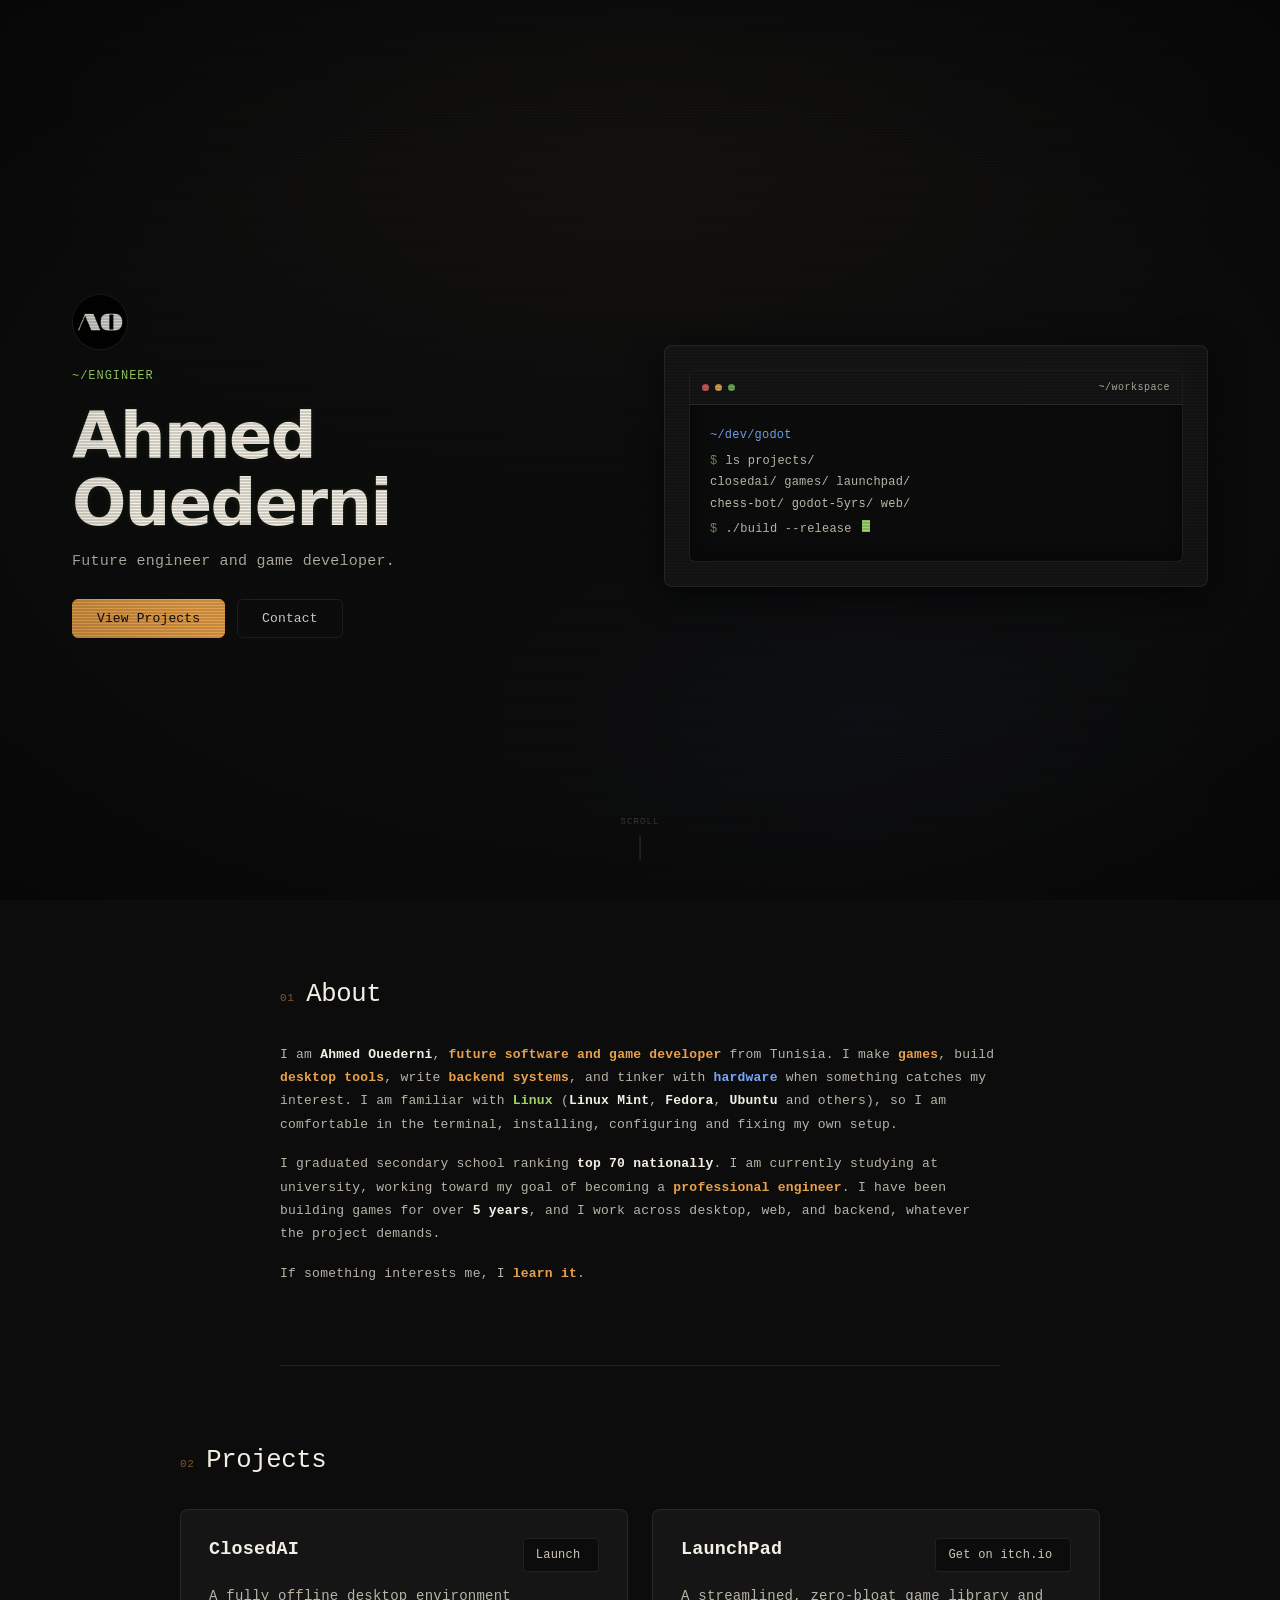
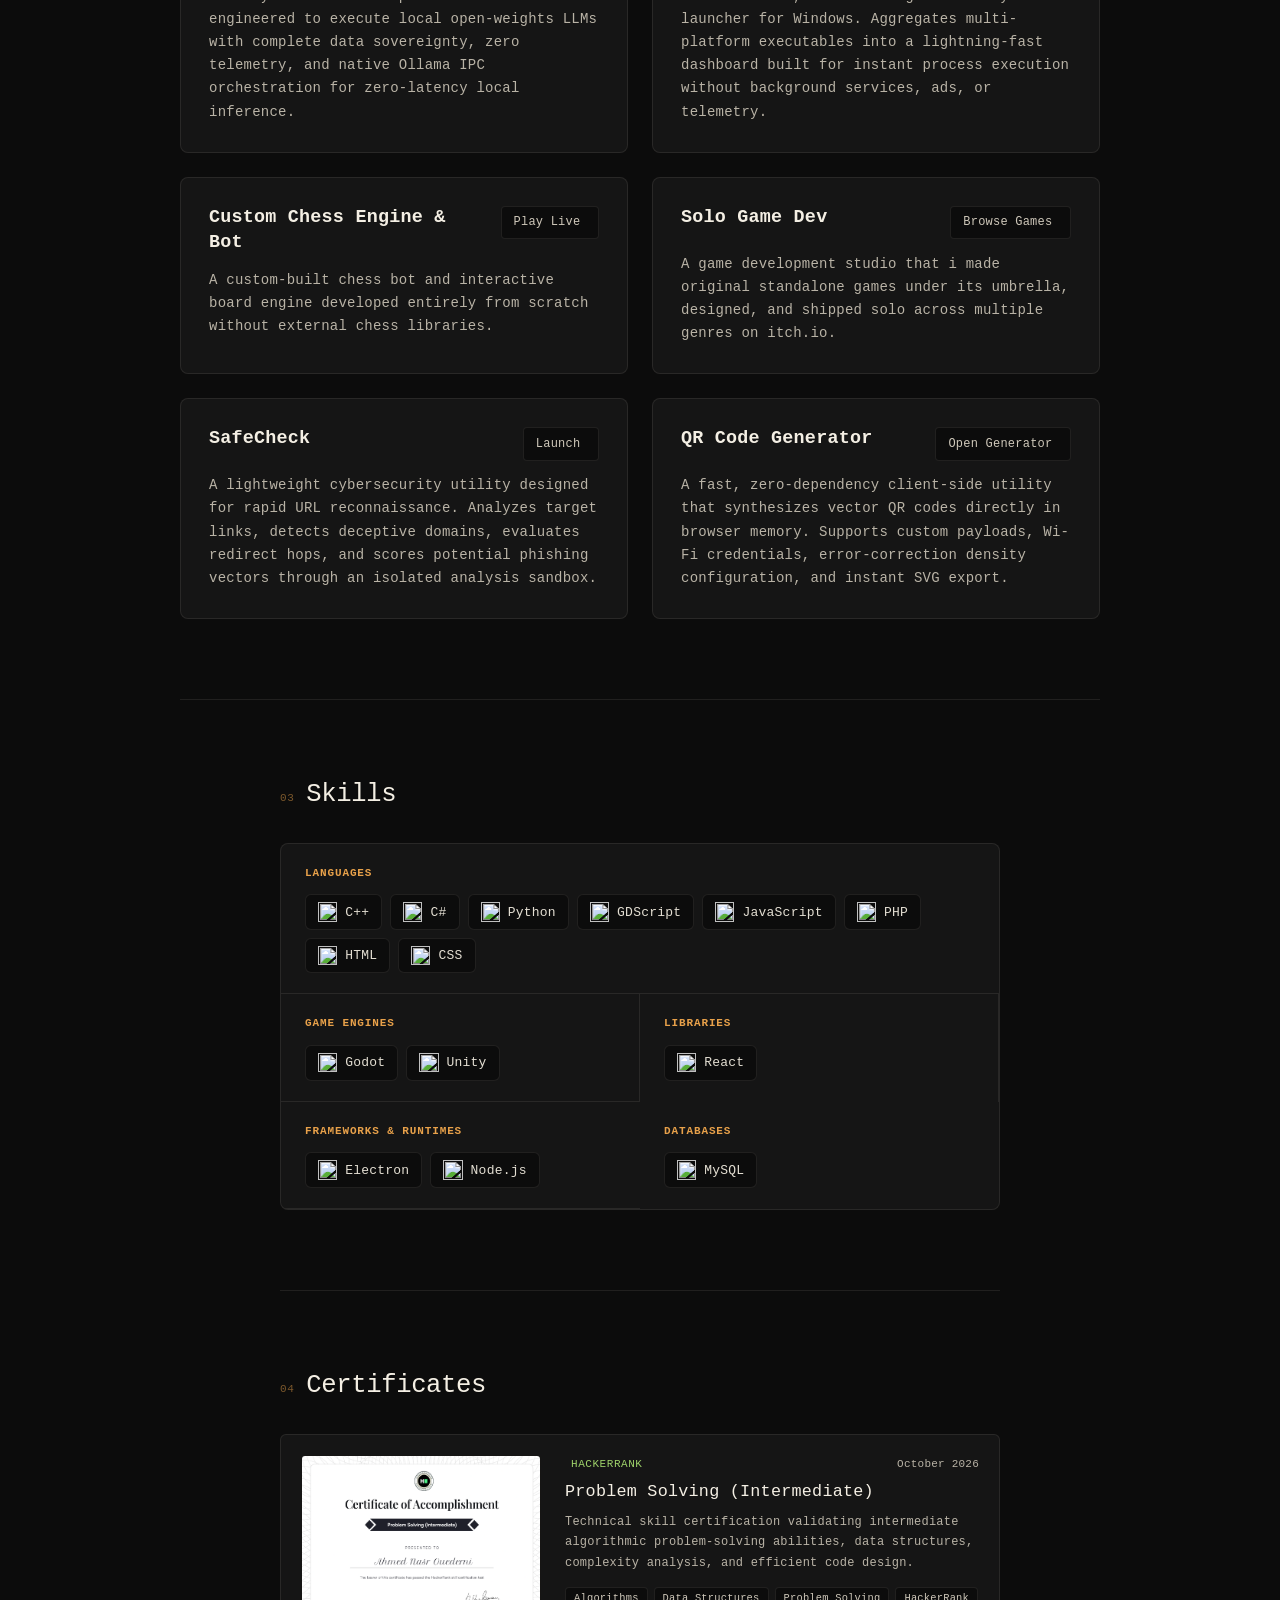
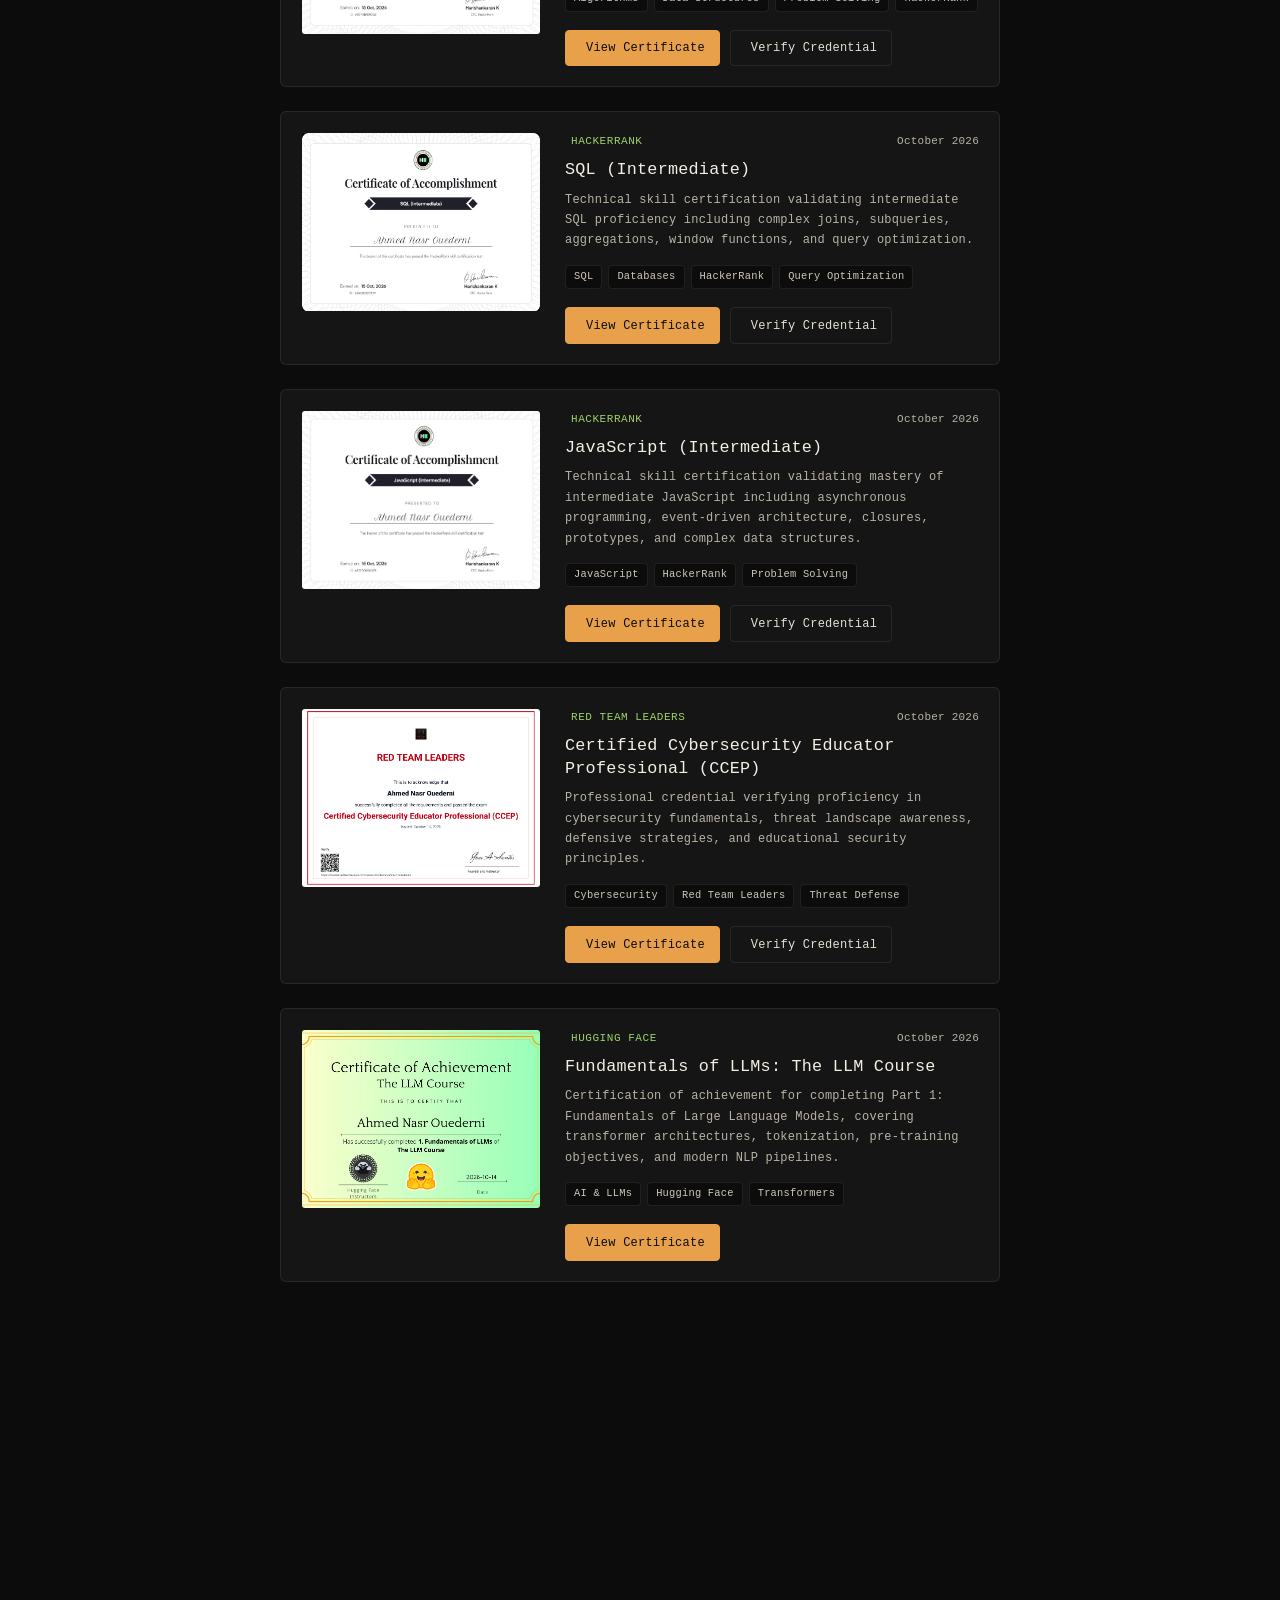
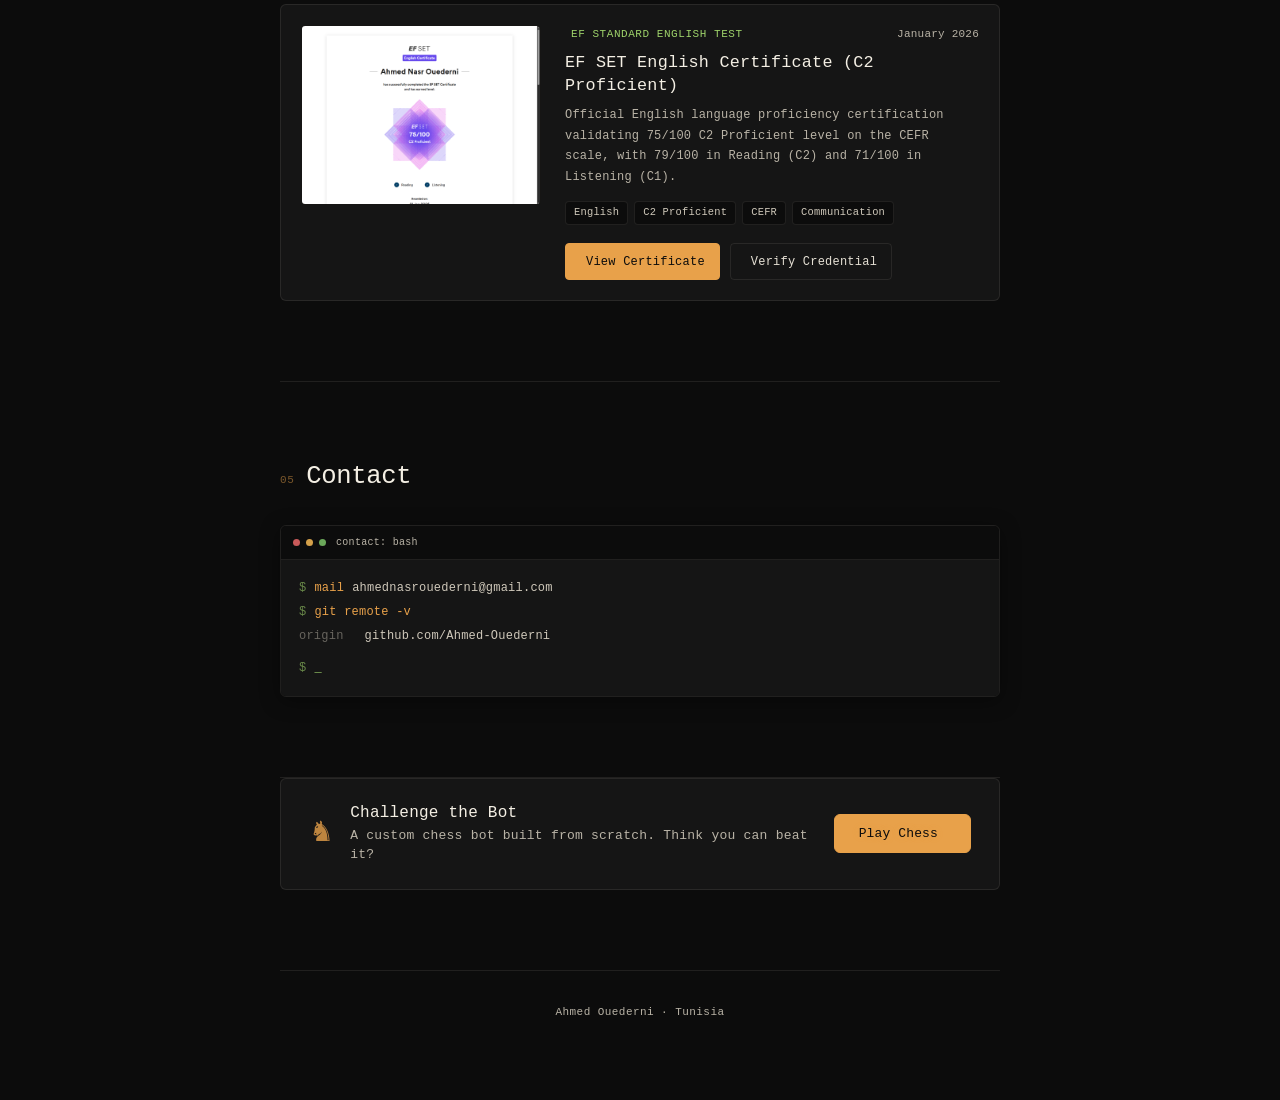
==== commit 401f980f: "fix" ====
--- a/index.html
+++ b/index.html
@@ -37,7 +37,7 @@
           <div class="hero-avatar-wrap">
             <img src="assets/image.png" alt="" class="hero-avatar" width="64" height="64" loading="eager">
           </div>
-          <p class="hero-eyebrow" aria-hidden="true">~/developer</p>
+          <p class="hero-eyebrow" aria-hidden="true">~/Engineer</p>
           <h1 class="hero-title">Ahmed Ouederni</h1>
           <p class="hero-subtitle">
             Future engineer and game developer.
@@ -93,18 +93,16 @@
           I am <strong>Ahmed Ouederni</strong>, <span class="hl">future software and game developer</span> from Tunisia.
           I make <span class="hl">games</span>, build <span class="hl">desktop tools</span>, write <span class="hl">backend systems</span>,
           and tinker with <span class="hl-b">hardware</span> when something catches my interest.
-          I live in <span class="hl-g">Linux</span> day to day (<strong>Linux Mint</strong>, <strong>Fedora</strong>, <strong>Ubuntu</strong>
+          I am familiar with <span class="hl-g">Linux</span> (<strong>Linux Mint</strong>, <strong>Fedora</strong>, <strong>Ubuntu</strong>
           and others), so I am comfortable in the terminal, installing, configuring and fixing my own setup.
         </p>
         <p class="about-text">
           I graduated secondary school ranking <strong>top 70 nationally</strong>. I am currently studying at
           university, working toward my goal of becoming a <span class="hl">professional engineer</span>. I have been building games for over
-          <strong>5 years</strong>, and I work across desktop, web, and backend - whatever the project demands.
+          <strong>5 years</strong>, and I work across desktop, web, and backend, whatever the project demands.
         </p>
         <p class="about-text">
-          Not locked into one stack. If something interests me, I <span class="hl">learn it</span> and I <span class="hl">ship it</span>.
-          <a href="https://sologame-dev.itch.io/" target="_blank" rel="noopener" class="link">A lot of games shipped solo</a>
-          and counting.
+          If something interests me, I <span class="hl">learn it</span>.
         </p>
       </div>
     </section>
@@ -116,9 +114,7 @@
         <h2 id="projects-title" class="section-title" data-reveal>Projects</h2>
       </div>
 
-      <p class="projects-lead" data-reveal>
-        Production-grade desktop software, local AI systems, custom game architectures, and security utilities built solo from first principles.
-      </p>
+      
 
       <div class="projects-grid" id="projects-grid" role="list" data-reveal-container>
         <!-- Card 1: ClosedAI -->
@@ -159,21 +155,20 @@
             </a>
           </div>
           <p class="project-card__description">
-            A custom-built chess bot and interactive board engine developed entirely from scratch without external chess libraries. Features board representation, legal move generation, piece-square evaluation heuristics, and recursive minimax search with alpha-beta pruning.
-          </p>
-        </article>
-
-        <!-- Card 4: Solo Game Dev Catalog -->
+            A custom-built chess bot and interactive board engine developed entirely from scratch without external chess libraries.</p>
+        </article>
+
+        <!-- Card 4: Solo Game Dev  -->
         <article class="project-card" role="listitem">
           <div class="project-card__header">
-            <h3 class="project-card__title">Solo Game Dev Catalog</h3>
+            <h3 class="project-card__title">Solo Game Dev</h3>
             <a href="https://sologame-dev.itch.io/" class="project-card__link" target="_blank" rel="noopener noreferrer">
               <span>Browse Games</span>
               <i class="ph ph-arrow-up-right" aria-hidden="true"></i>
             </a>
           </div>
           <p class="project-card__description">
-            A commercial portfolio of original standalone games developed, designed, and shipped solo across multiple genres on itch.io, backed by 5+ years of daily Godot engine mastery, custom shaders, and responsive gameplay physics.
+            A game development studio that i made original standalone games under its umbrella, designed, and shipped solo across multiple genres on itch.io.
           </p>
         </article>
 
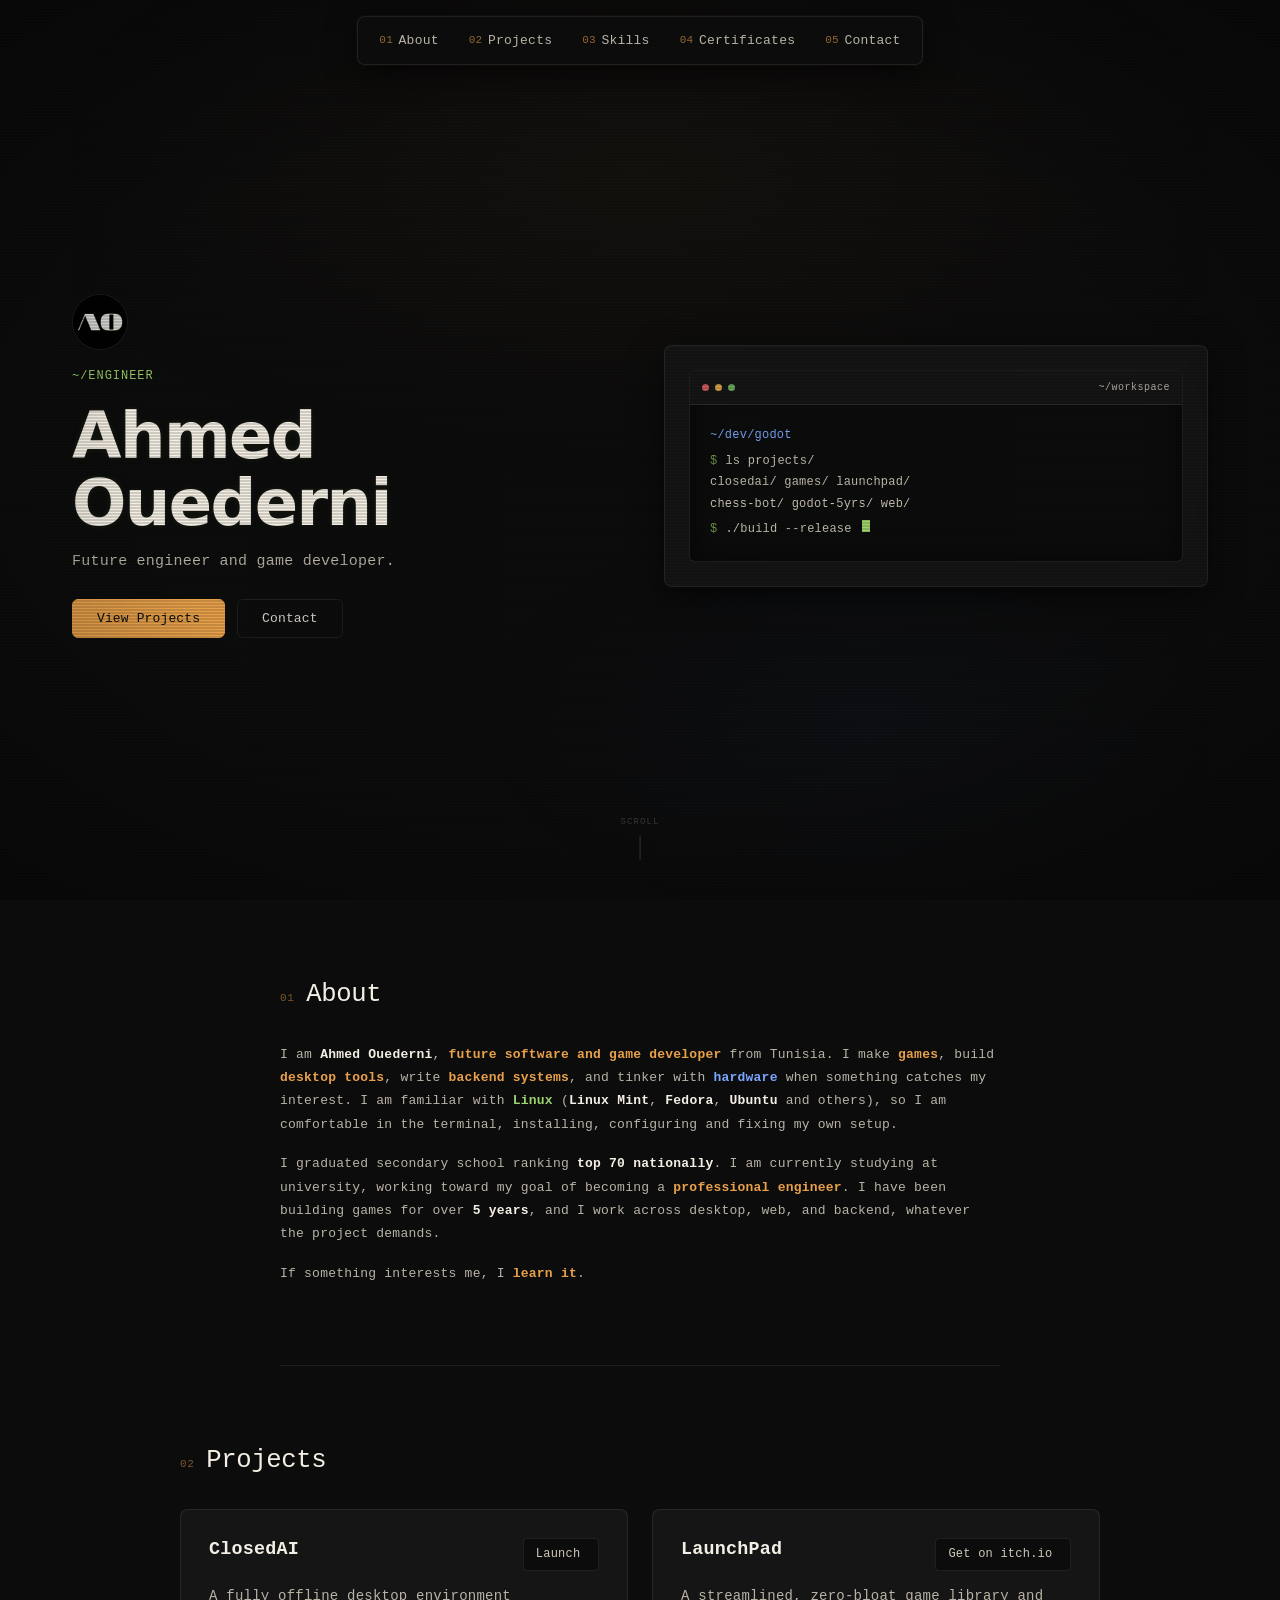
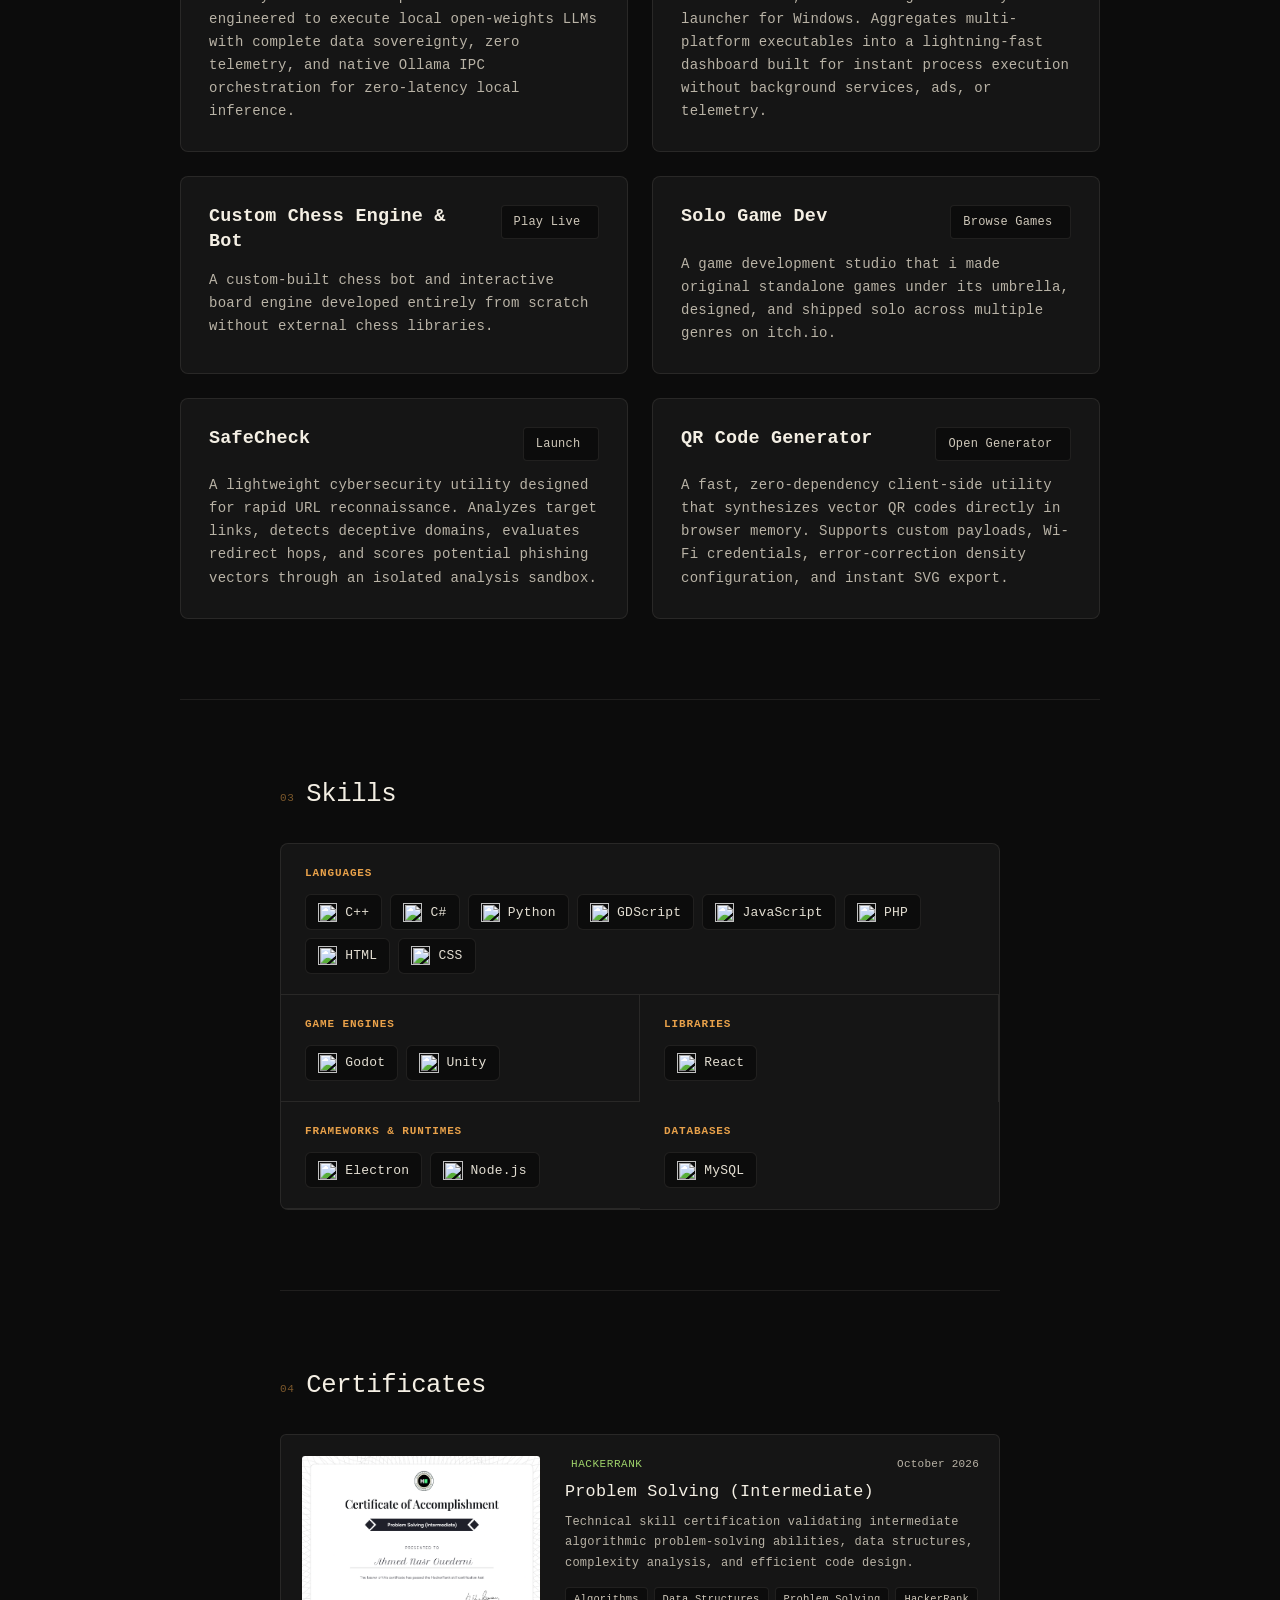
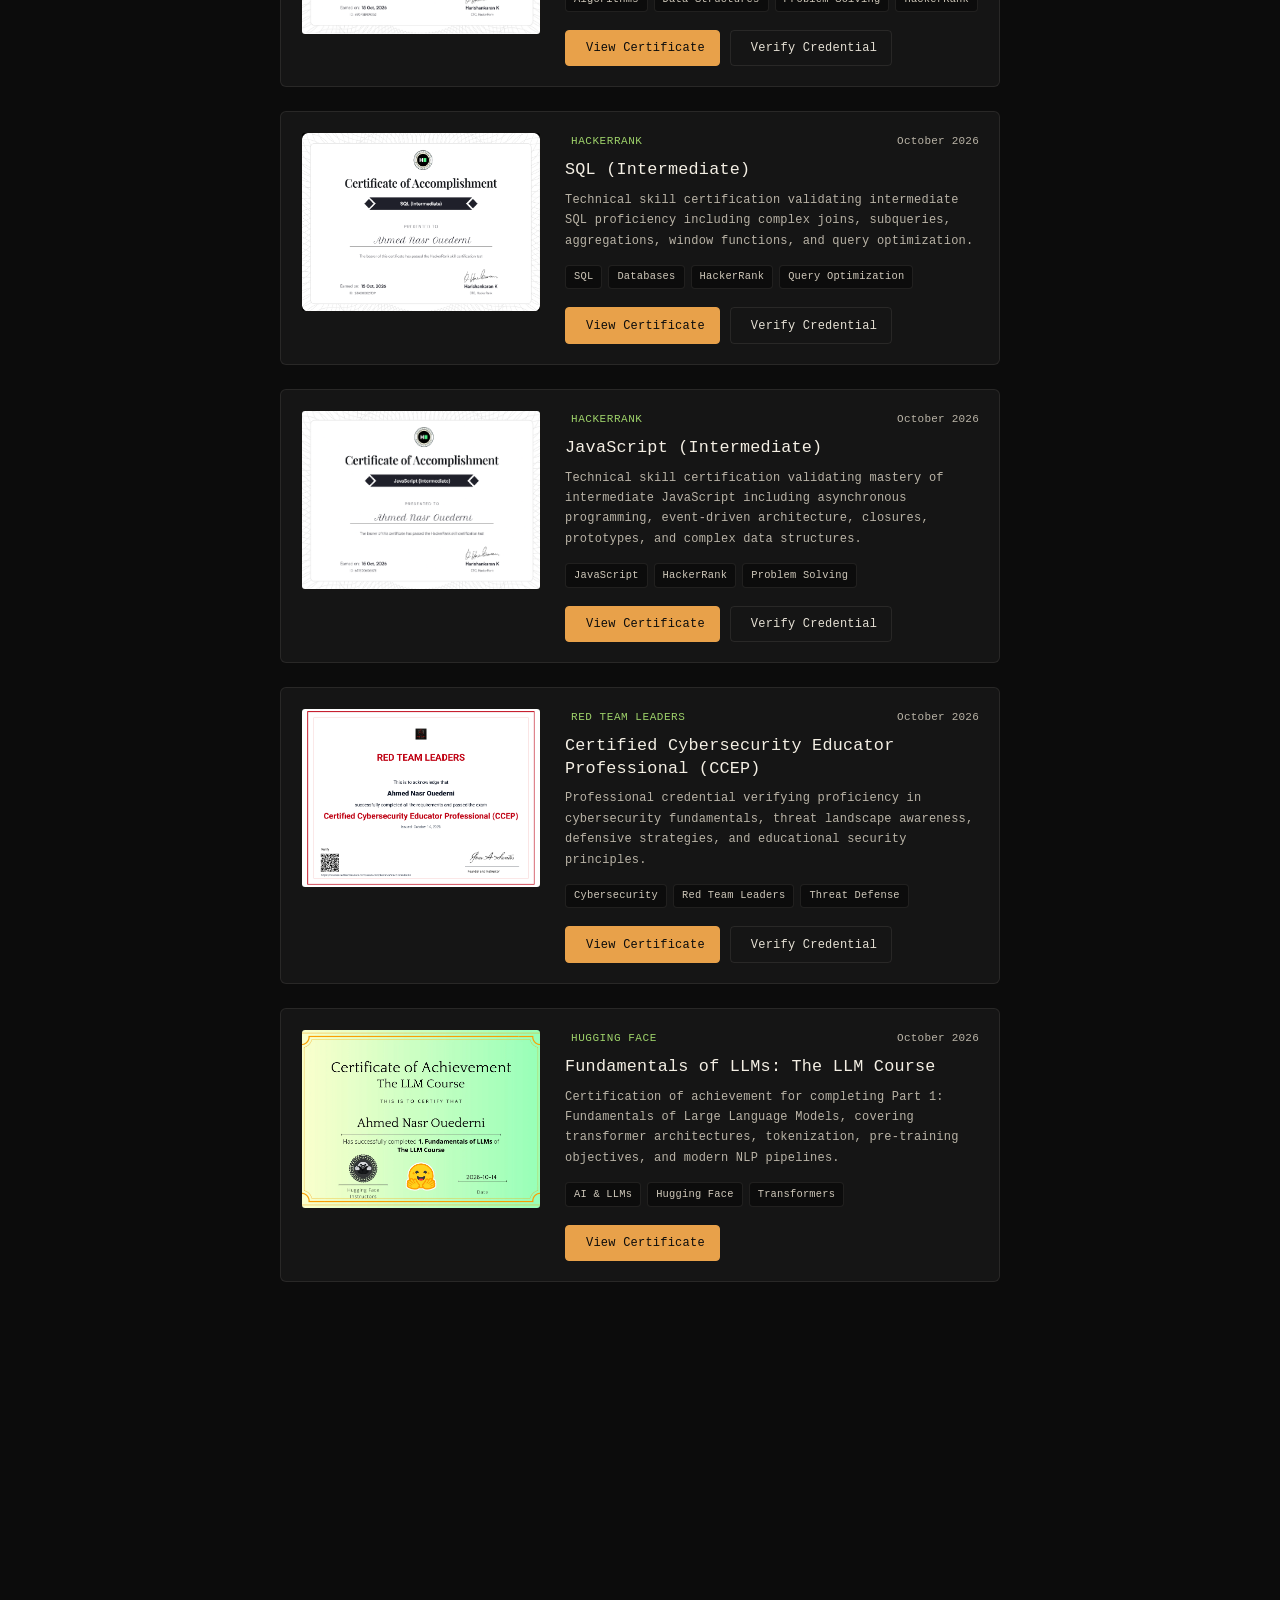
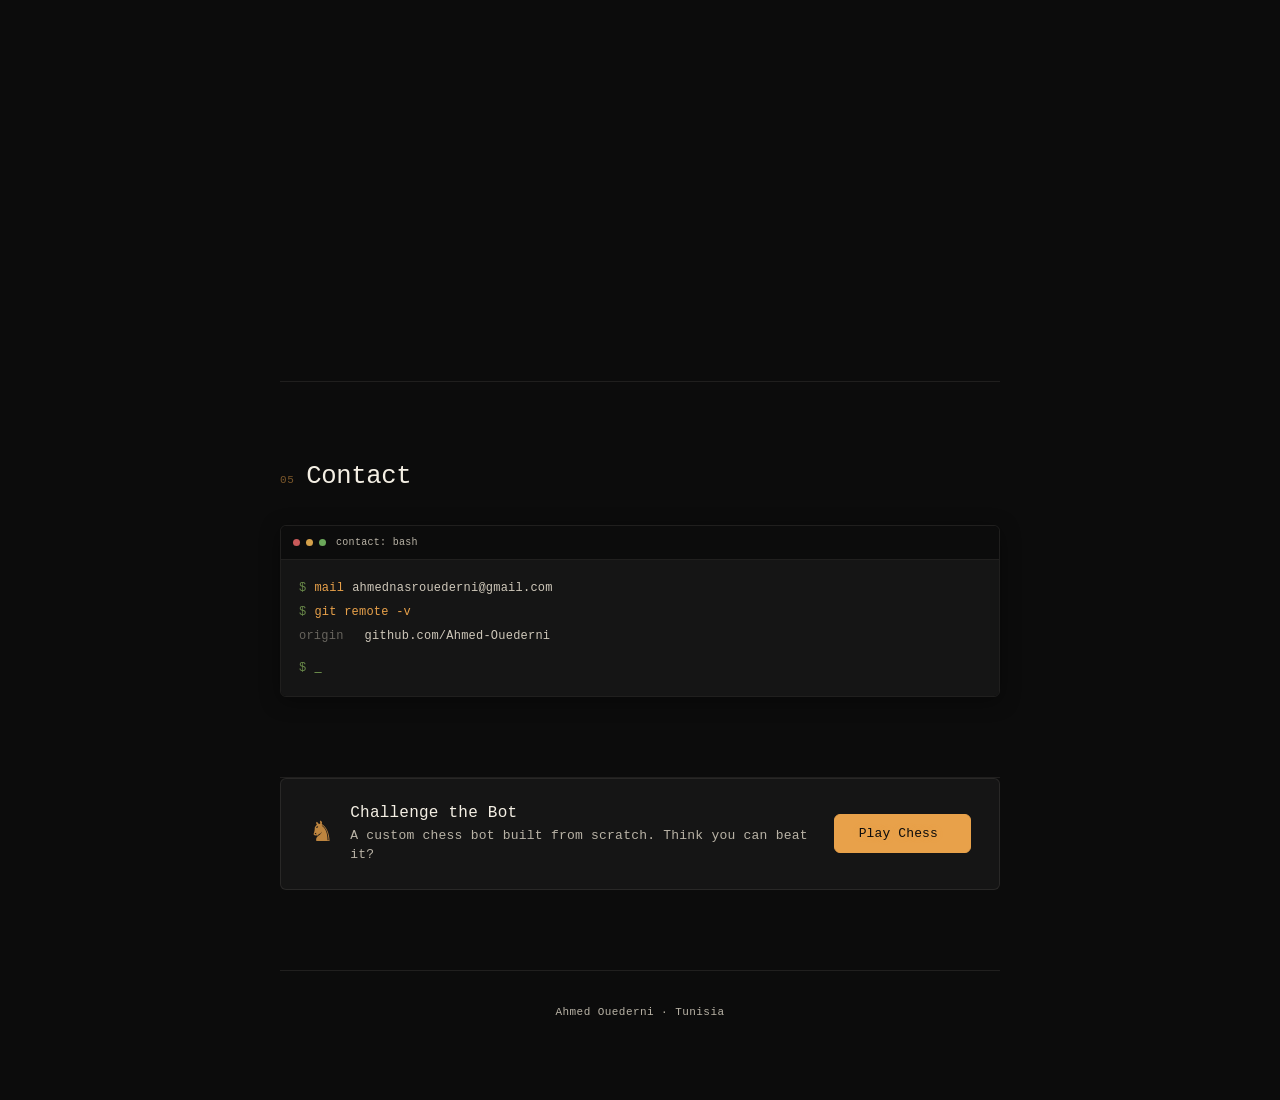
==== commit ea3f82fa: "final" ====
--- a/index.html
+++ b/index.html
@@ -28,6 +28,50 @@
   <script>document.documentElement.setAttribute('data-theme','dark');</script>
 </head>
 <body>
+
+  <!-- Accessible Skip Link -->
+  <a href="#main" class="skip-link">Skip to main content</a>
+
+  <!-- Top Navigation Bar (Centered Section Bar) -->
+  <header class="top-nav" id="top-nav" role="banner">
+    <nav class="top-nav__container" aria-label="Main navigation">
+      <ul class="top-nav__list" role="list">
+        <li class="top-nav__item">
+          <a href="#about" class="top-nav__link">
+            <span class="top-nav__num" aria-hidden="true">01</span>
+            <span class="top-nav__label">About</span>
+          </a>
+        </li>
+        <li class="top-nav__item">
+          <a href="#projects" class="top-nav__link">
+            <span class="top-nav__num" aria-hidden="true">02</span>
+            <span class="top-nav__label">Projects</span>
+          </a>
+        </li>
+        <li class="top-nav__item">
+          <a href="#skills" class="top-nav__link">
+            <span class="top-nav__num" aria-hidden="true">03</span>
+            <span class="top-nav__label">Skills</span>
+          </a>
+        </li>
+        <li class="top-nav__item">
+          <a href="#certificates" class="top-nav__link">
+            <span class="top-nav__num" aria-hidden="true">04</span>
+            <span class="top-nav__label">
+              <span class="top-nav__label-full">Certificates</span>
+              <span class="top-nav__label-short">Certs</span>
+            </span>
+          </a>
+        </li>
+        <li class="top-nav__item">
+          <a href="#contact" class="top-nav__link">
+            <span class="top-nav__num" aria-hidden="true">05</span>
+            <span class="top-nav__label">Contact</span>
+          </a>
+        </li>
+      </ul>
+    </nav>
+  </header>
 
   <main id="main">
     
--- a/styles.css
+++ b/styles.css
@@ -88,6 +88,7 @@
 
 html {
   scroll-behavior: smooth;
+  scroll-padding-top: 4.5rem;
   -webkit-font-smoothing: antialiased;
   -moz-osx-font-smoothing: grayscale;
   background: var(--bg);
@@ -204,6 +205,143 @@
   border-radius: 2px;
 }
 
+/* --- Smooth Scroll Offset & Section Dissolve Foundation --- */
+.hero,
+.section,
+.chess-section {
+  scroll-margin-top: 5rem;
+  transform-origin: center top;
+  backface-visibility: hidden;
+  -webkit-backface-visibility: hidden;
+}
+
+@media (prefers-reduced-motion: no-preference) {
+  .hero,
+  .section,
+  .chess-section {
+    will-change: opacity, filter, transform;
+  }
+}
+
+/* --- Skip Link --- */
+.skip-link {
+  position: fixed;
+  top: -100px;
+  left: 1.5rem;
+  background: var(--accent);
+  color: #0c0c0c;
+  font-family: var(--font-mono);
+  font-size: 0.8125rem;
+  font-weight: 600;
+  padding: 0.5rem 1rem;
+  border-radius: 4px;
+  z-index: 100;
+  text-decoration: none;
+  box-shadow: 0 4px 16px rgba(0, 0, 0, 0.5);
+  transition: top 180ms var(--ease-out);
+}
+
+.skip-link:focus {
+  top: 1rem;
+  outline: 2px solid var(--paper);
+}
+
+/* --- Top Navigation Bar (Centered Section Bar) --- */
+.top-nav {
+  position: fixed;
+  top: 1rem;
+  left: 0;
+  right: 0;
+  width: 100%;
+  display: flex;
+  justify-content: center;
+  align-items: center;
+  z-index: 35;
+  pointer-events: none;
+}
+
+.top-nav__container {
+  pointer-events: auto;
+  display: flex;
+  align-items: center;
+  justify-content: center;
+  background: rgba(14, 14, 14, 0.84);
+  backdrop-filter: blur(16px) saturate(160%);
+  -webkit-backdrop-filter: blur(16px) saturate(160%);
+  border: 1px solid var(--border);
+  border-radius: 8px;
+  padding: 0.35rem 0.5rem;
+  box-shadow: 0 8px 30px rgba(0, 0, 0, 0.65), 0 0 0 1px rgba(255, 255, 255, 0.03);
+  transition: background-color 220ms var(--ease-out), border-color 220ms var(--ease-out), box-shadow 220ms var(--ease-out);
+  max-width: calc(100vw - 2rem);
+}
+
+.top-nav.is-scrolled .top-nav__container {
+  background: rgba(14, 14, 14, 0.94);
+  border-color: var(--border-strong);
+  box-shadow: 0 12px 36px rgba(0, 0, 0, 0.8), 0 0 16px rgba(232, 161, 74, 0.08);
+}
+
+.top-nav__list {
+  display: flex;
+  align-items: center;
+  list-style: none;
+  gap: 0.25rem;
+  margin: 0;
+  padding: 0;
+}
+
+.top-nav__link {
+  display: inline-flex;
+  align-items: center;
+  gap: 0.35rem;
+  padding: 0.375rem 0.75rem;
+  border-radius: 5px;
+  font-family: var(--font-mono);
+  font-size: 0.8125rem;
+  color: var(--ink-muted);
+  text-decoration: none;
+  border: 1px solid transparent;
+  transition: color 180ms var(--ease-out), background-color 180ms var(--ease-out), border-color 180ms var(--ease-out), box-shadow 180ms var(--ease-out);
+  white-space: nowrap;
+}
+
+.top-nav__num {
+  font-size: 0.6875rem;
+  color: var(--accent);
+  opacity: 0.6;
+  font-variant-numeric: tabular-nums;
+  transition: opacity 180ms var(--ease-out);
+}
+
+.top-nav__link:hover {
+  color: var(--paper);
+  background: rgba(216, 208, 195, 0.05);
+  border-color: rgba(216, 208, 195, 0.12);
+}
+
+.top-nav__link:hover .top-nav__num {
+  opacity: 1;
+}
+
+/* Active Highlight */
+.top-nav__link.is-active {
+  color: var(--paper);
+  background: rgba(232, 161, 74, 0.12);
+  border-color: rgba(232, 161, 74, 0.35);
+  box-shadow: 0 0 12px rgba(232, 161, 74, 0.12) inset;
+}
+
+.top-nav__link.is-active .top-nav__num {
+  color: var(--accent);
+  opacity: 1;
+  font-weight: 500;
+  text-shadow: 0 0 6px rgba(232, 161, 74, 0.4);
+}
+
+.top-nav__label-short {
+  display: none;
+}
 
 #main {
   max-width: var(--max-width);
@@ -1368,8 +1506,47 @@
 
 @media (max-width: 768px) {
   .hero {
-    padding: 4rem 0 2rem;
+    padding: 4.5rem 0 2rem;
     min-height: auto;
+  }
+
+  /* Top Nav Mobile */
+  .top-nav {
+    top: 0.5rem;
+  }
+
+  .top-nav__container {
+    padding: 0.2rem 0.35rem;
+    max-width: calc(100vw - 1rem);
+    overflow-x: auto;
+    -webkit-overflow-scrolling: touch;
+    scrollbar-width: none;
+  }
+
+  .top-nav__container::-webkit-scrollbar {
+    display: none;
+  }
+
+  .top-nav__list {
+    gap: 0.15rem;
+  }
+
+  .top-nav__link {
+    padding: 0.25rem 0.42rem;
+    font-size: 0.7rem;
+    gap: 0.2rem;
+  }
+
+  .top-nav__num {
+    font-size: 0.5625rem;
+  }
+
+  .top-nav__label-full {
+    display: none;
+  }
+
+  .top-nav__label-short {
+    display: inline;
   }
 
   .hero-grid {
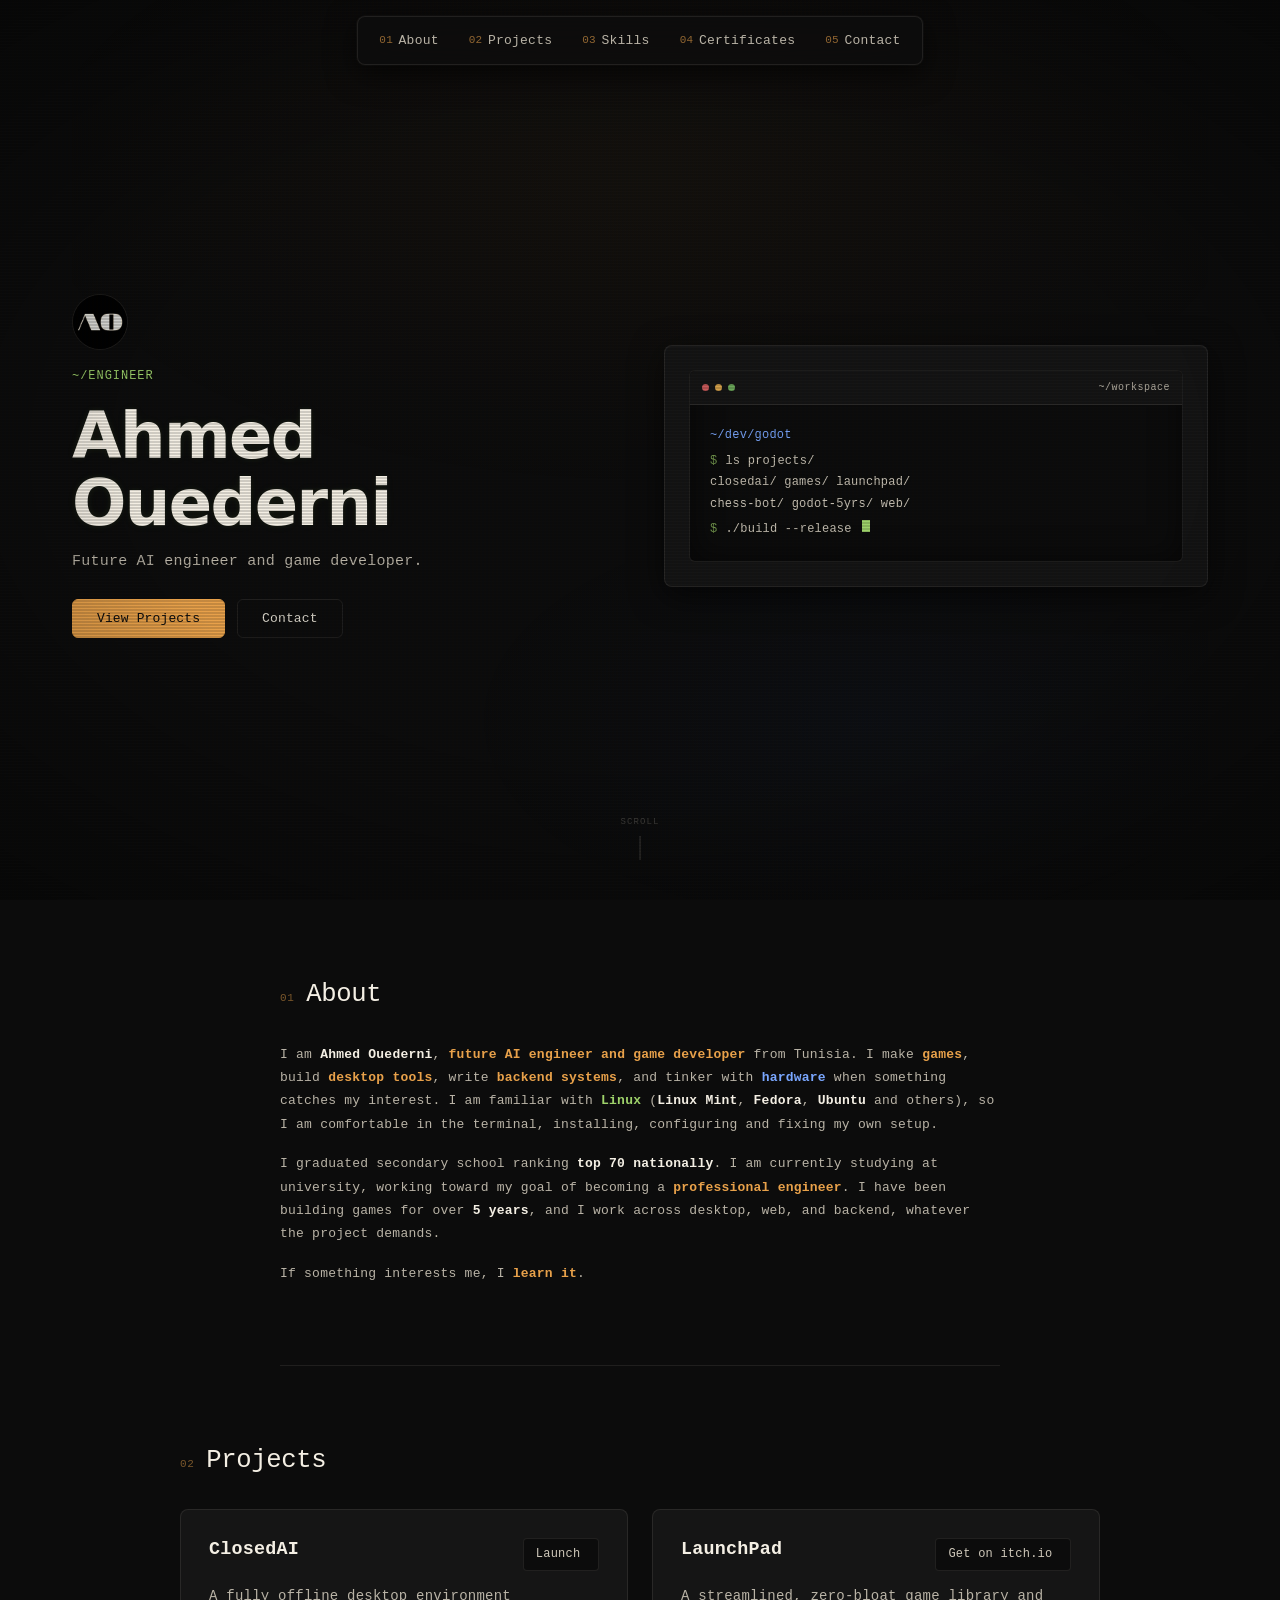
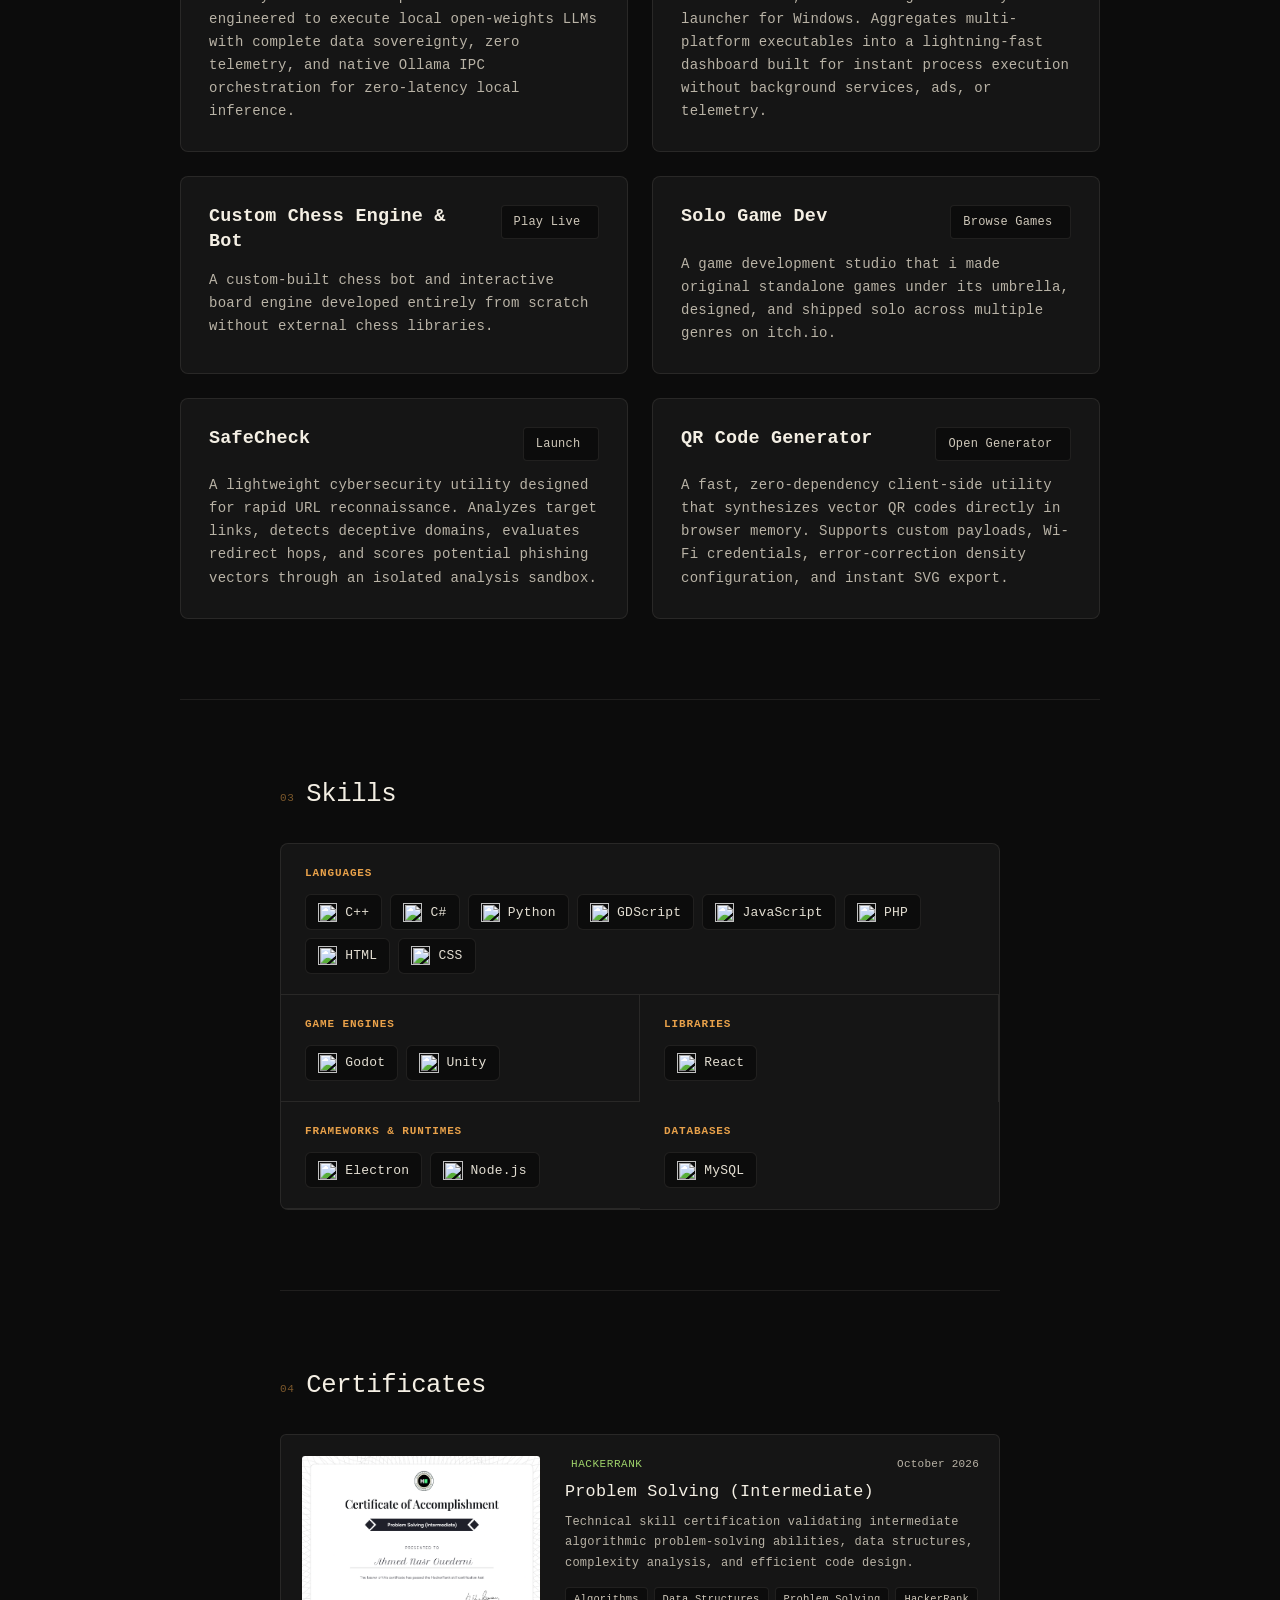
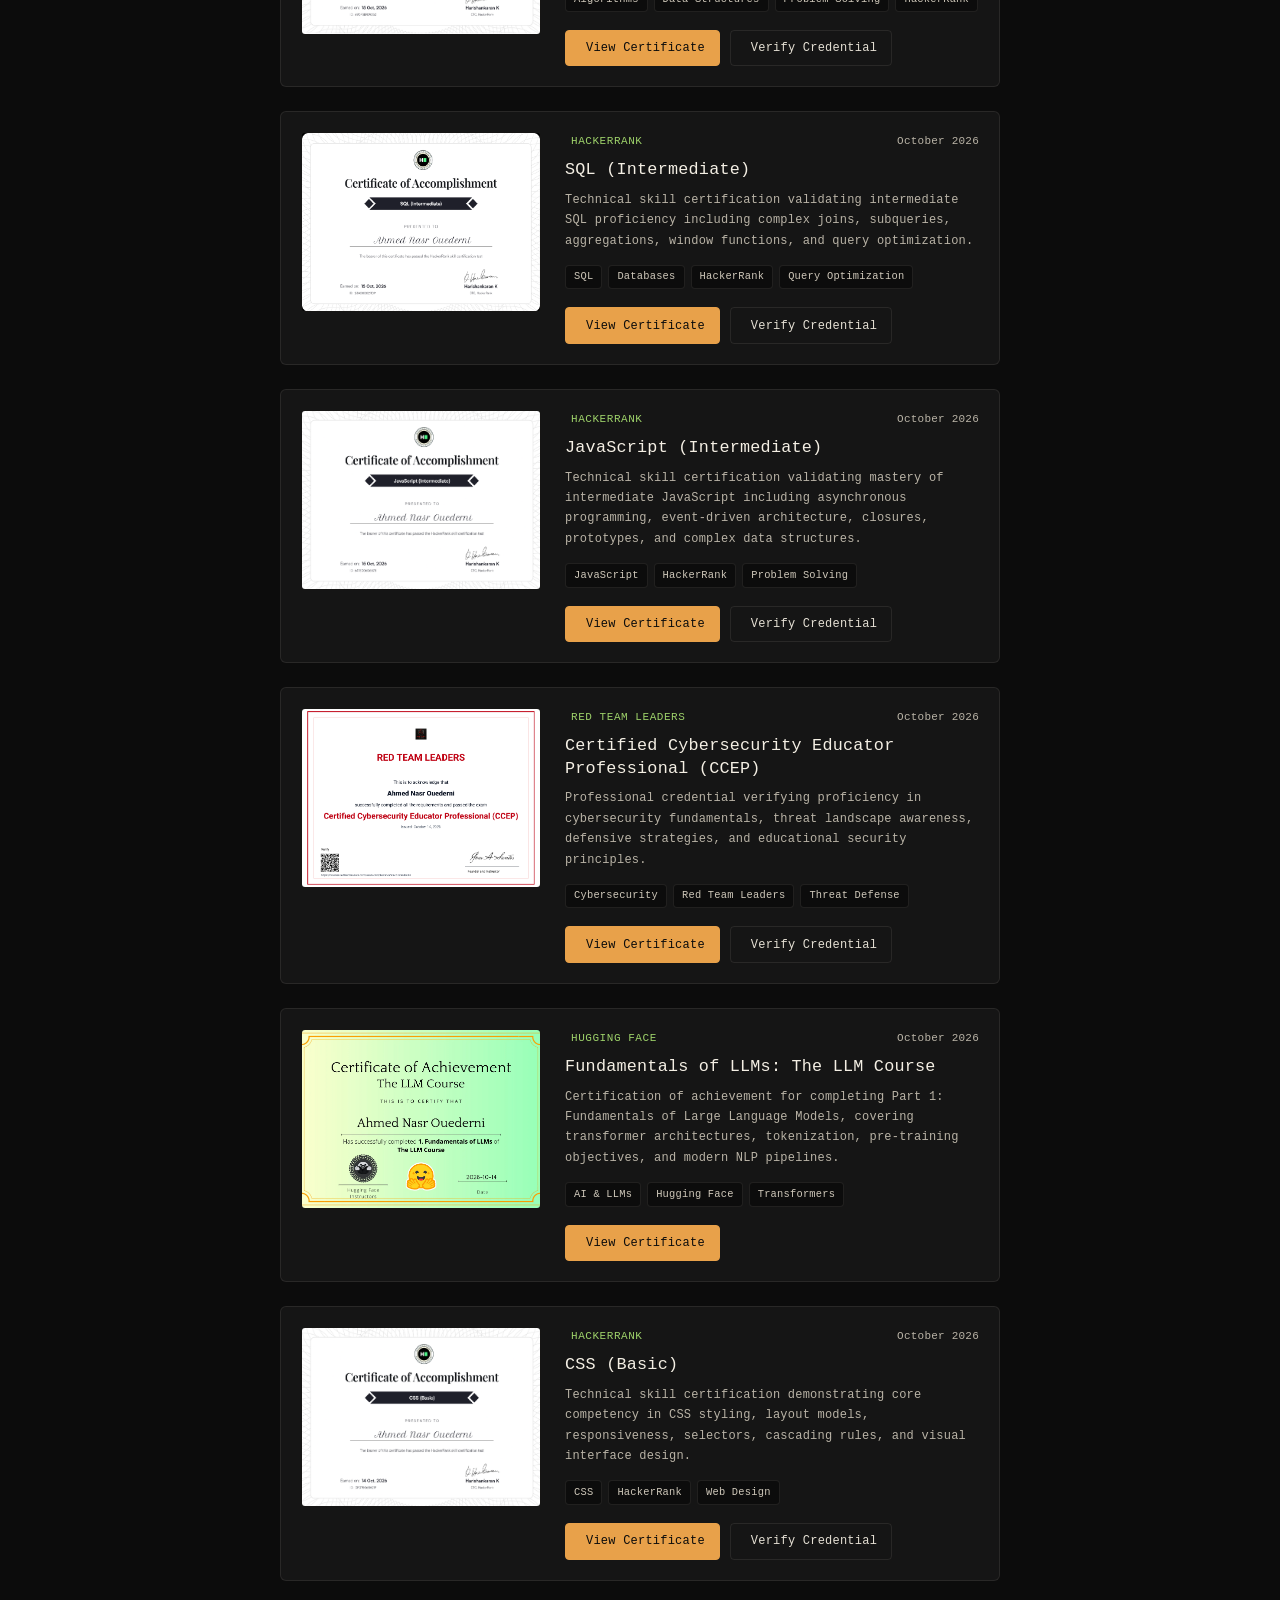
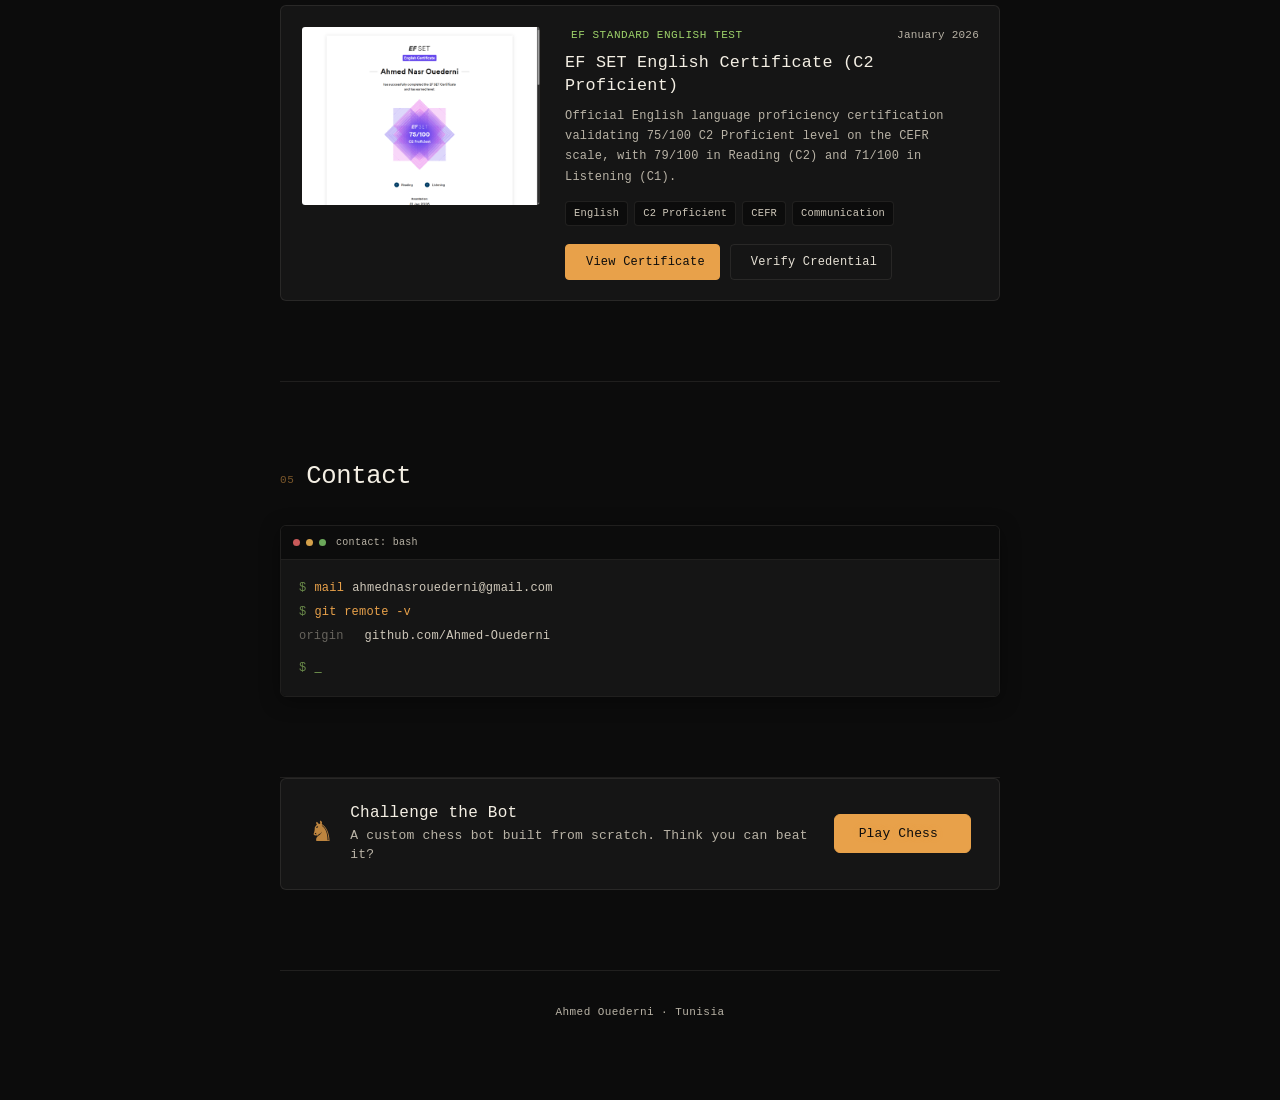
==== commit df58c764: "Update index.html" ====
--- a/index.html
+++ b/index.html
@@ -3,7 +3,7 @@
 <head>
   <meta charset="UTF-8">
   <meta name="viewport" content="width=device-width, initial-scale=1.0">
-  <meta name="description" content="Ahmed Ouederni, Future Software & Game Developer. A lot of games shipped solo. Building tools, engines, and experiences from Tunisia.">
+  <meta name="description" content="Ahmed Ouederni, Future AI Engineer & Game Developer. A lot of games shipped solo. Building tools, engines, and experiences from Tunisia.">
   <meta name="google-site-verification" content="sA0sm3_BkF0M1-zDJ6qoyXJrJfZgBgs-UCvSXlm2wwg" />
   <title>Ahmed Ouederni</title>
   <meta property="og:site_name" content="Ahmed Ouederni">
@@ -84,7 +84,7 @@
           <p class="hero-eyebrow" aria-hidden="true">~/Engineer</p>
           <h1 class="hero-title">Ahmed Ouederni</h1>
           <p class="hero-subtitle">
-            Future engineer and game developer.
+            Future AI engineer and game developer.
           </p>
           <div class="hero-ctas">
             <a href="#projects" class="btn btn-primary" data-reveal>View Projects</a>
@@ -134,7 +134,7 @@
       </div>
       <div class="about-content" data-reveal>
         <p class="about-text">
-          I am <strong>Ahmed Ouederni</strong>, <span class="hl">future software and game developer</span> from Tunisia.
+          I am <strong>Ahmed Ouederni</strong>, <span class="hl">future AI engineer and game developer</span> from Tunisia.
           I make <span class="hl">games</span>, build <span class="hl">desktop tools</span>, write <span class="hl">backend systems</span>,
           and tinker with <span class="hl-b">hardware</span> when something catches my interest.
           I am familiar with <span class="hl-g">Linux</span> (<strong>Linux Mint</strong>, <strong>Fedora</strong>, <strong>Ubuntu</strong>
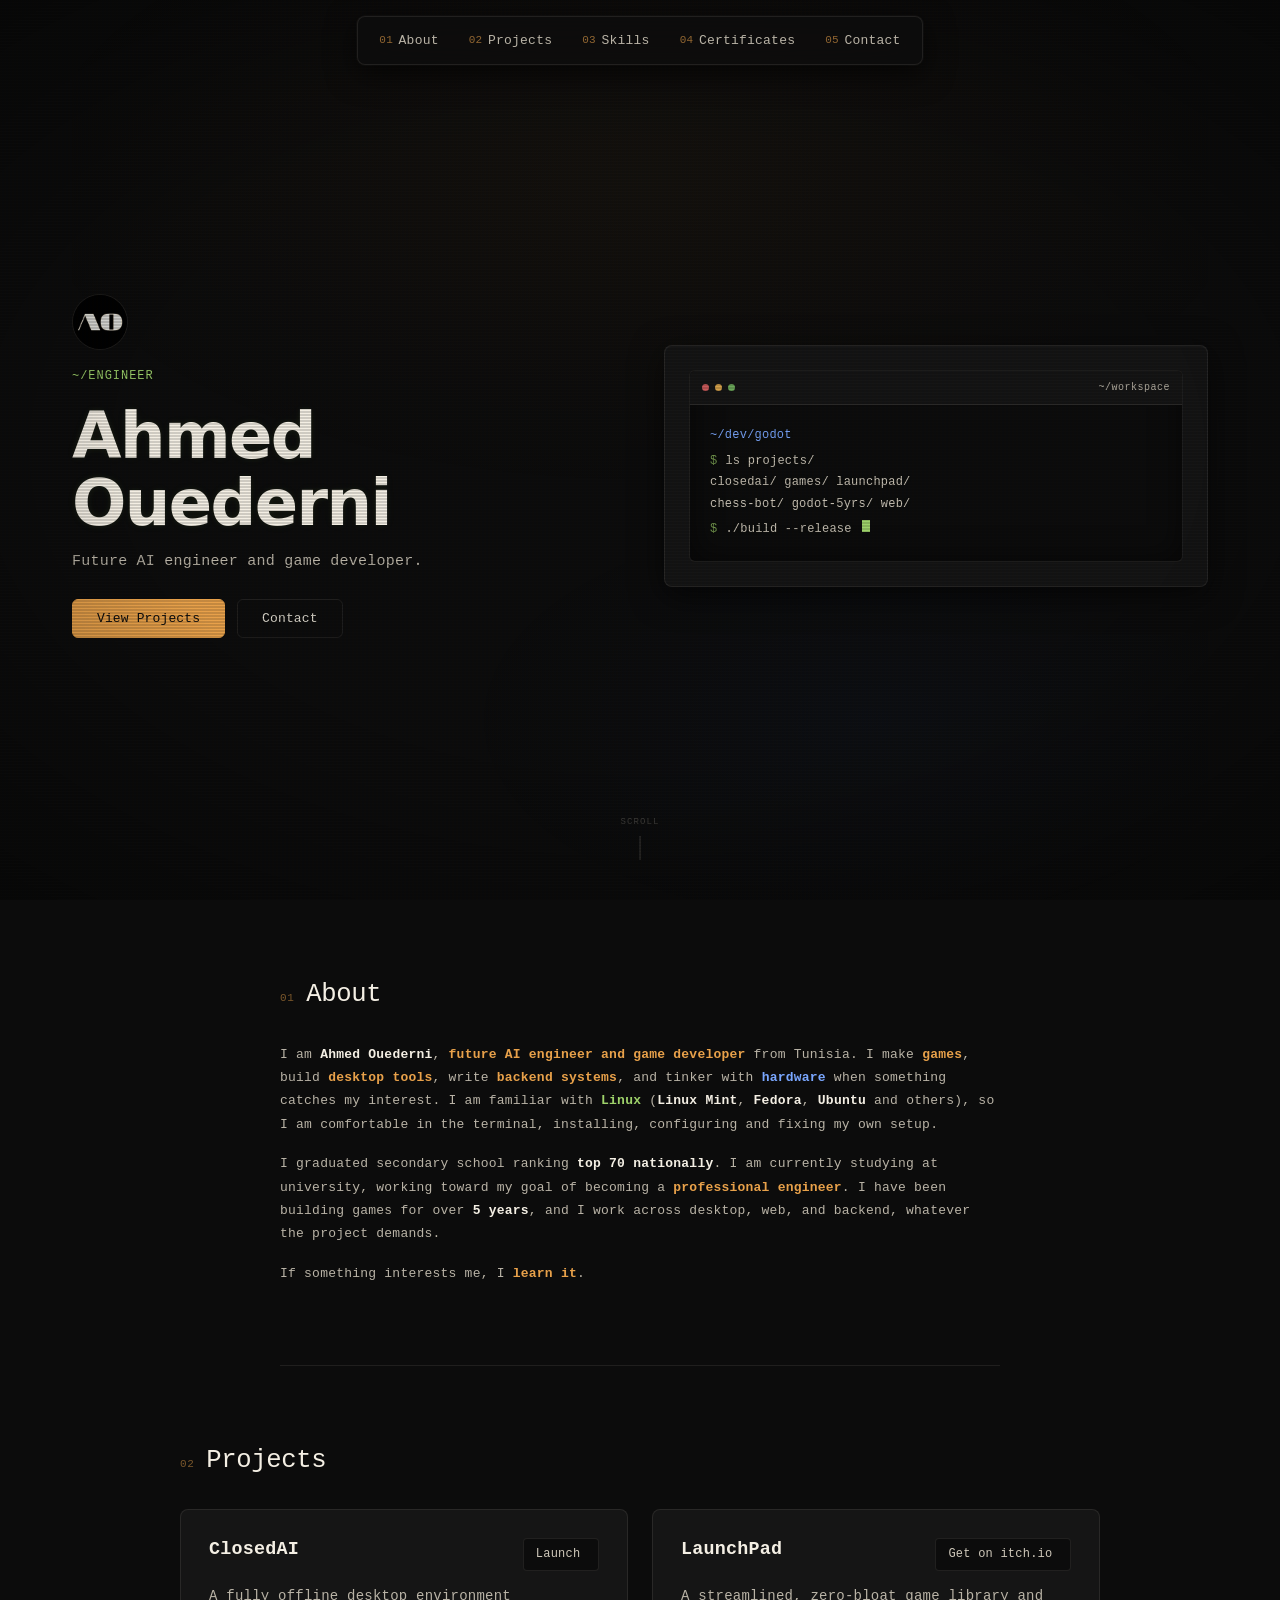
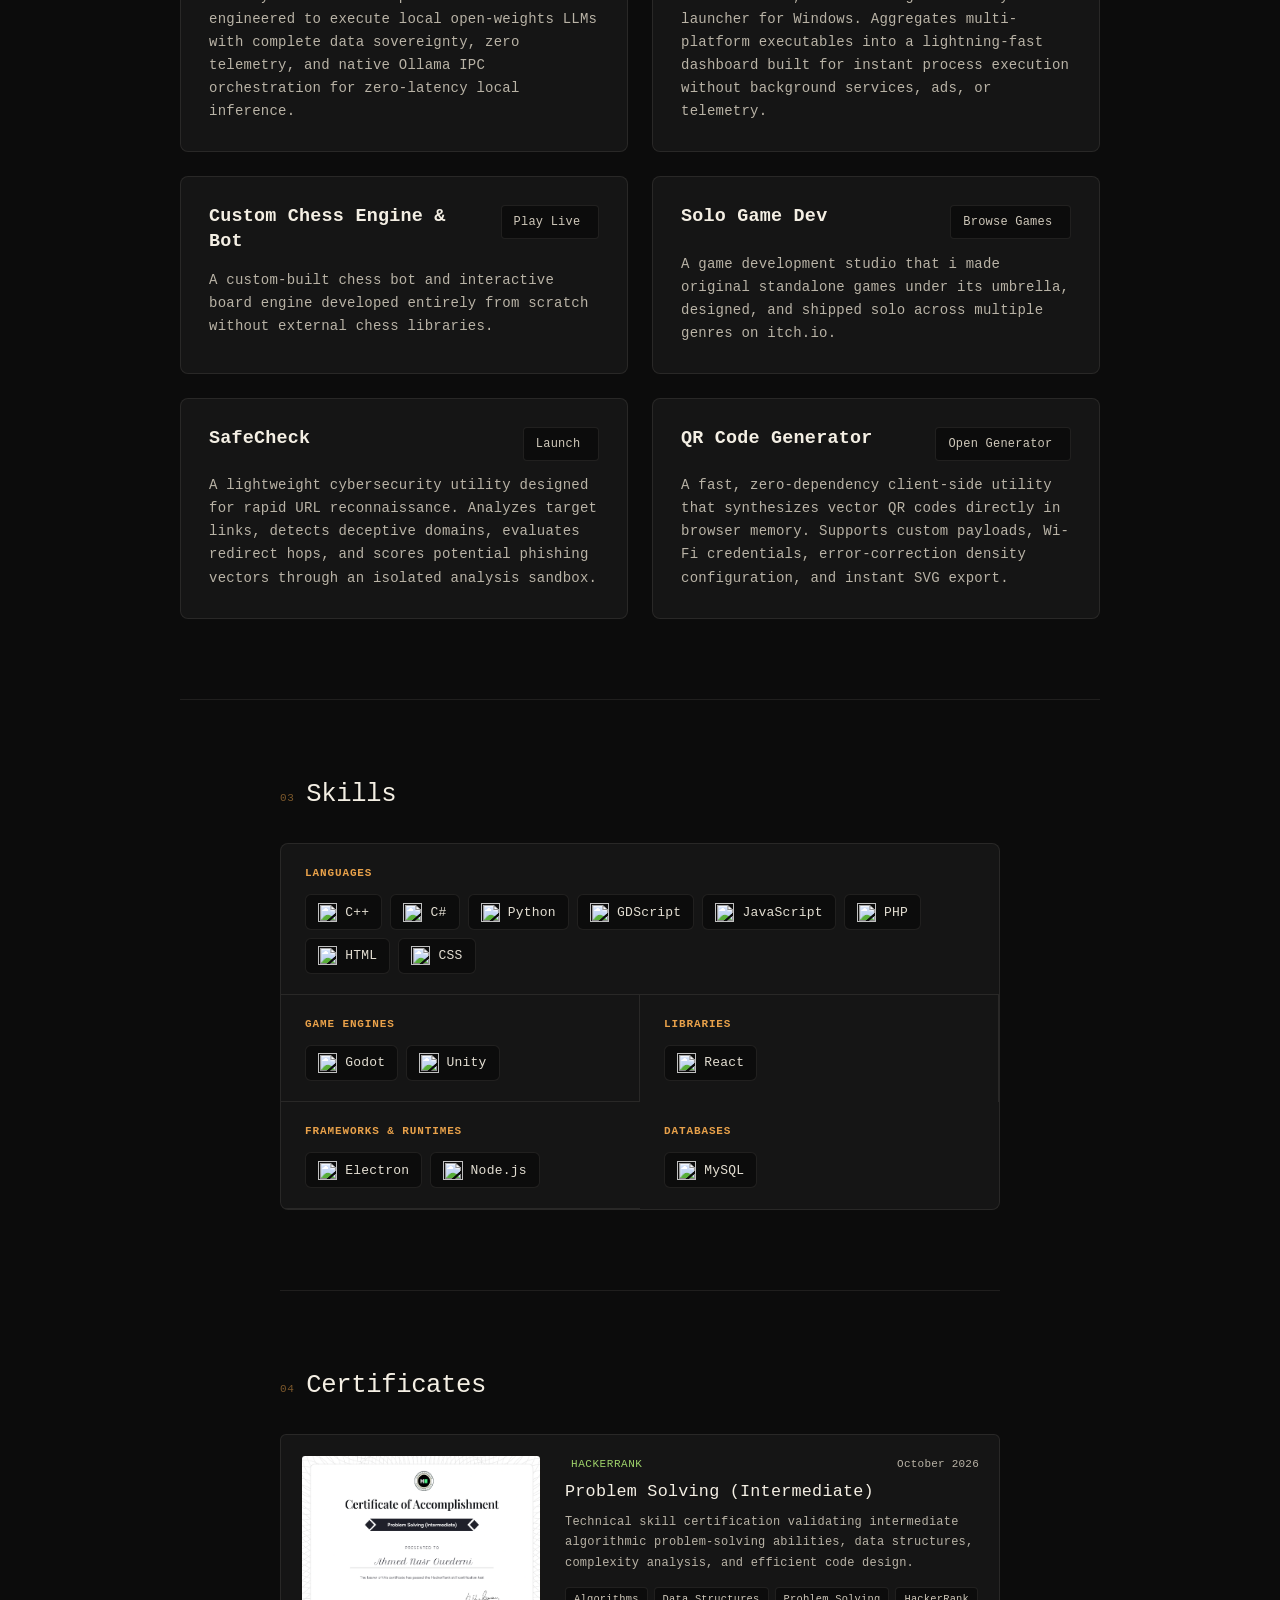
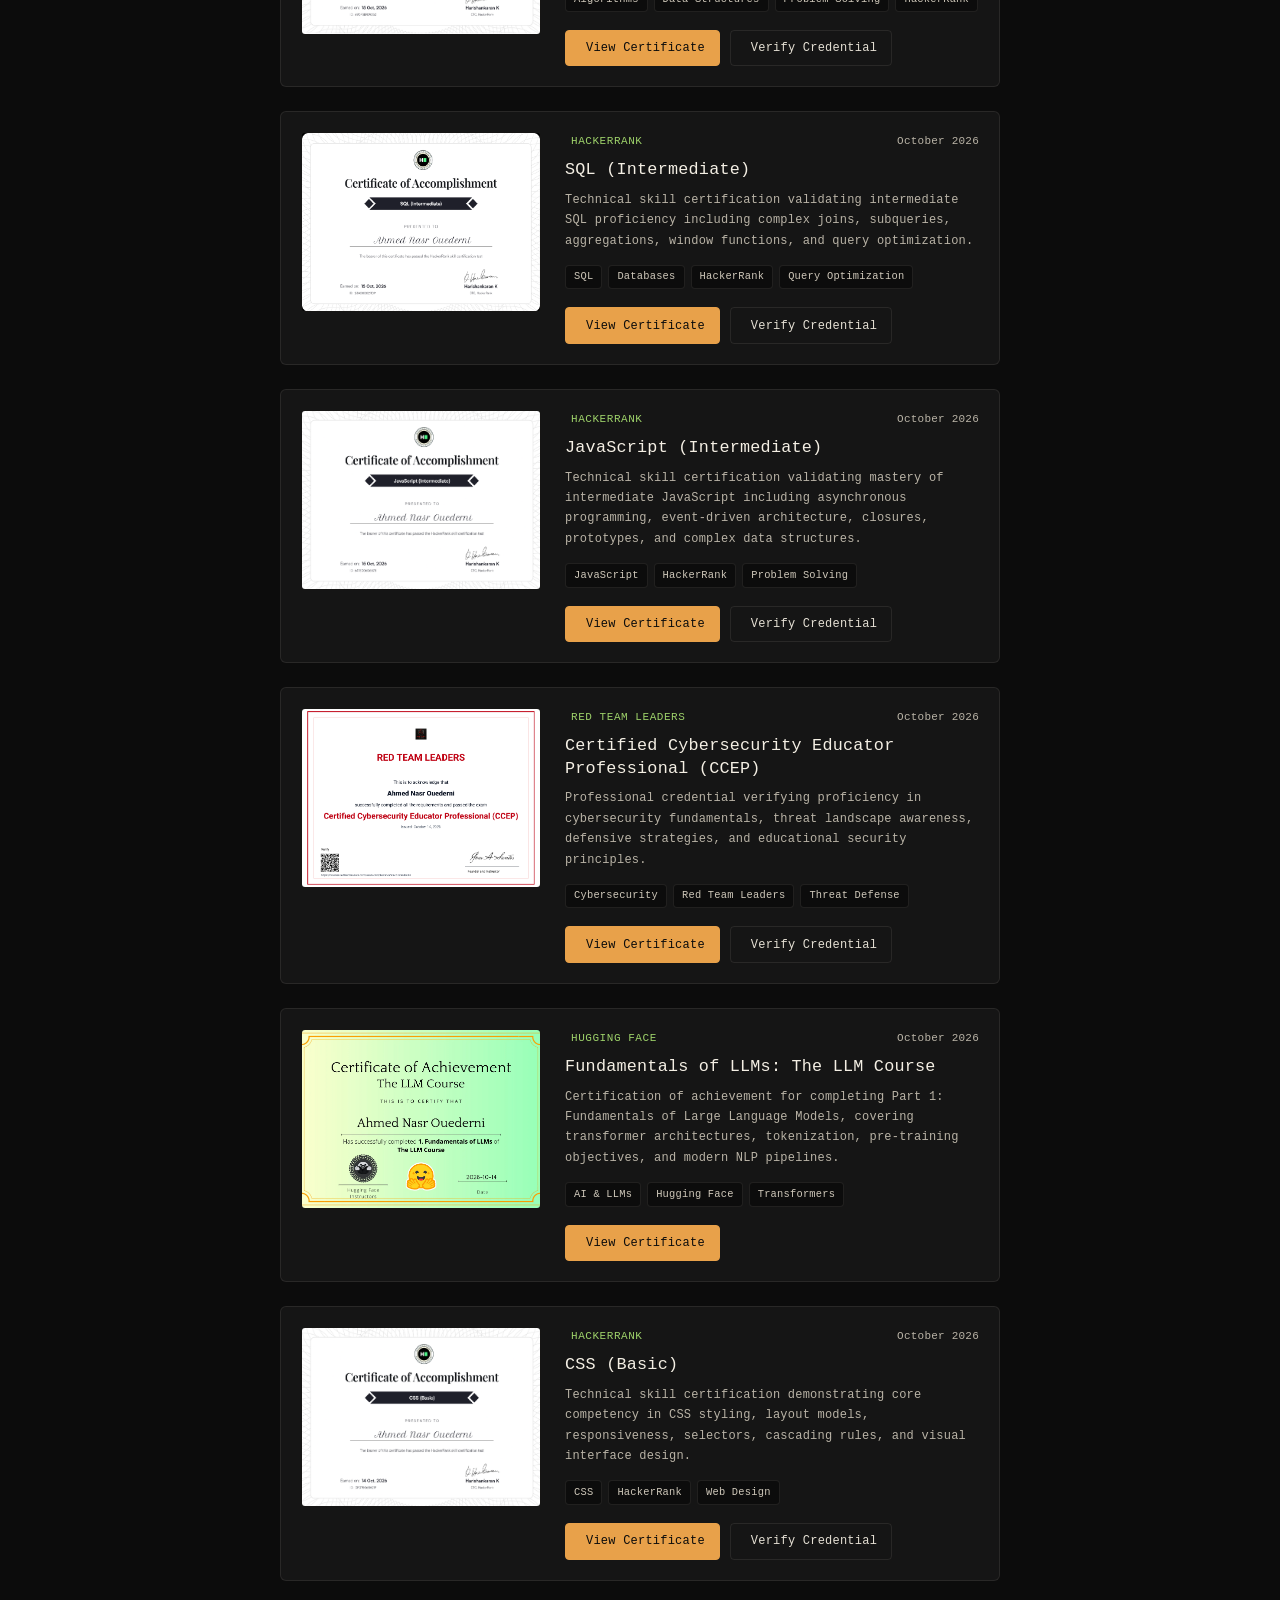
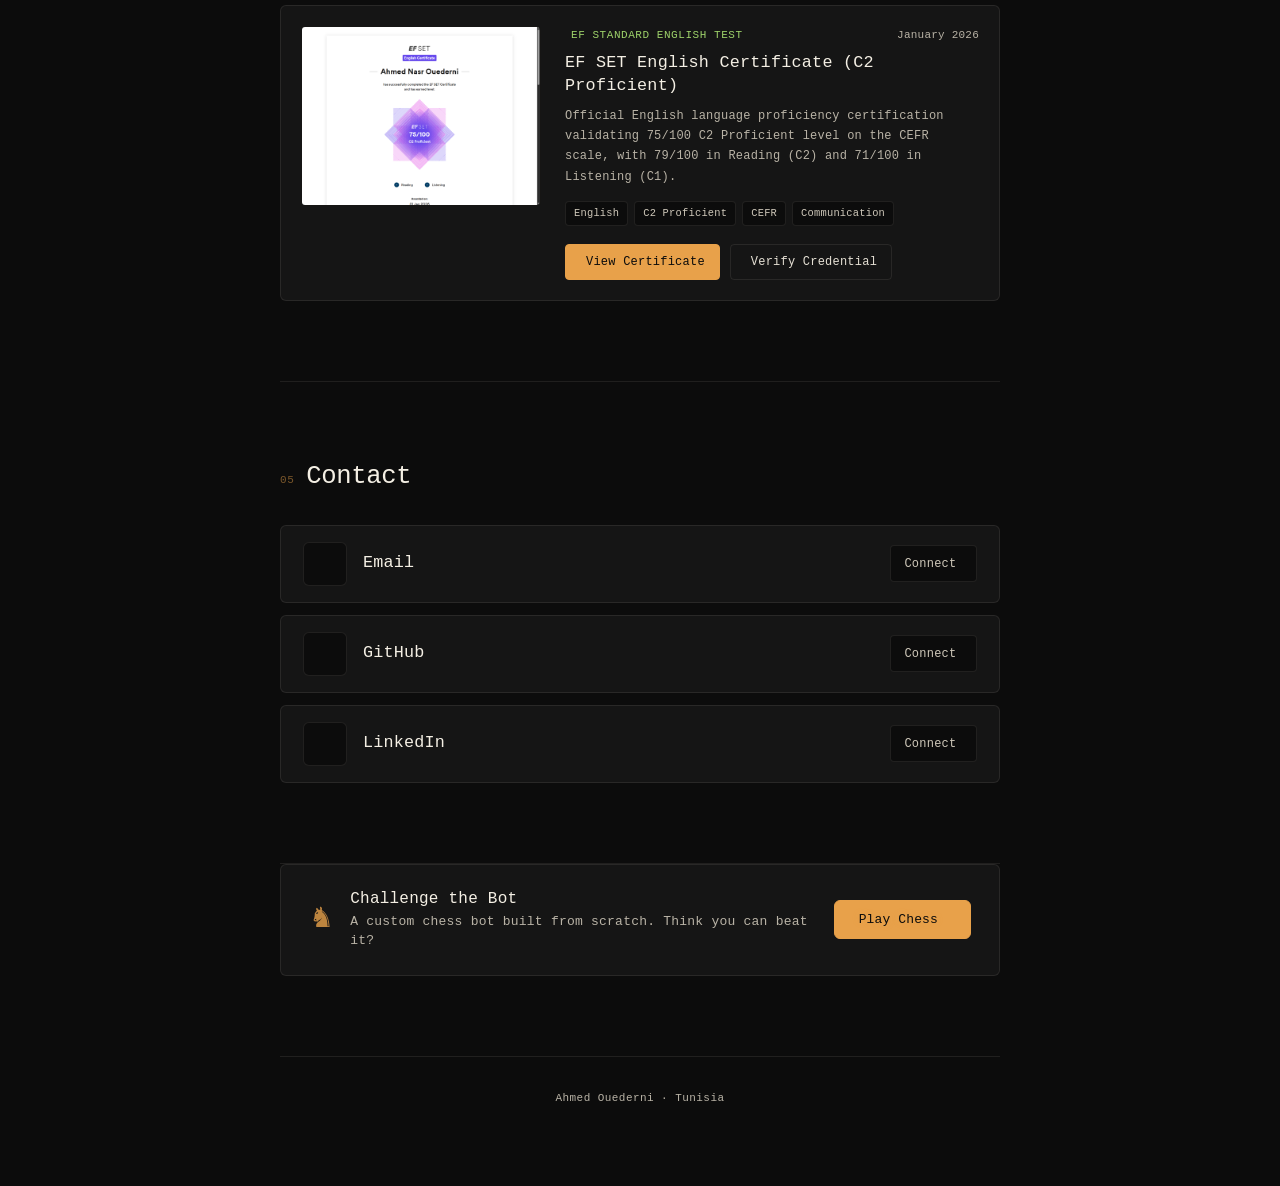
==== commit 9b256bc2: "fix" ====
--- a/index.html
+++ b/index.html
@@ -569,35 +569,46 @@
         <span class="section-number" aria-hidden="true">05</span>
         <h2 id="contact-title" class="section-title" data-reveal>Contact</h2>
       </div>
-      <div class="contact-links" id="contact-links" role="list" data-reveal-container>
-        
-        <div class="contact-terminal">
-          <div class="contact-terminal__head">
-            <span class="contact-terminal__dot contact-terminal__dot--red"></span>
-            <span class="contact-terminal__dot contact-terminal__dot--yellow"></span>
-            <span class="contact-terminal__dot contact-terminal__dot--green"></span>
-            <span class="contact-terminal__title">contact - bash</span>
-          </div>
-          <div class="contact-terminal__body">
-            <div class="contact-terminal__line">
-              <span class="contact-terminal__prompt">$</span>
-              <span class="contact-terminal__cmd">mail</span>
-              <a href="mailto:ahmednasrouederni@gmail.com" class="contact-terminal__output">ahmednasrouederni@gmail.com</a>
-            </div>
-            <div class="contact-terminal__line">
-              <span class="contact-terminal__prompt">$</span>
-              <span class="contact-terminal__cmd">git remote -v</span>
-            </div>
-            <div class="contact-terminal__line">
-              <span class="contact-terminal__prefix">origin&emsp;</span>
-              <a href="https://github.com/Ahmed-Ouederni" target="_blank" rel="noopener noreferrer" class="contact-terminal__output">github.com/Ahmed-Ouederni</a>
-            </div>
-            <div class="contact-terminal__line" style="margin-top:0.5rem;">
-              <span class="contact-terminal__prompt">$</span>
-              <span class="contact-terminal__cursor">_</span>
-            </div>
-          </div>
-        </div>
+
+      <div class="contact-cards" id="contact-links" role="list" data-reveal-container>
+        <a href="mailto:ahmednasrouederni@gmail.com" class="contact-card" role="listitem">
+          <div class="contact-card__main">
+            <div class="contact-card__icon-box contact-card__icon-box--email" aria-hidden="true">
+              <i class="ph ph-envelope-simple"></i>
+            </div>
+            <span class="contact-card__name">Email</span>
+          </div>
+          <div class="contact-card__action" aria-hidden="true">
+            <span class="contact-card__cta">Connect</span>
+            <i class="ph ph-arrow-up-right"></i>
+          </div>
+        </a>
+
+        <a href="https://github.com/Ahmed-Ouederni" target="_blank" rel="noopener noreferrer" class="contact-card" role="listitem">
+          <div class="contact-card__main">
+            <div class="contact-card__icon-box contact-card__icon-box--github" aria-hidden="true">
+              <i class="ph ph-github-logo"></i>
+            </div>
+            <span class="contact-card__name">GitHub</span>
+          </div>
+          <div class="contact-card__action" aria-hidden="true">
+            <span class="contact-card__cta">Connect</span>
+            <i class="ph ph-arrow-up-right"></i>
+          </div>
+        </a>
+
+        <a href="https://www.linkedin.com/in/ahmed-nasr-ouederni-915944414/" target="_blank" rel="noopener noreferrer" class="contact-card" role="listitem">
+          <div class="contact-card__main">
+            <div class="contact-card__icon-box contact-card__icon-box--linkedin" aria-hidden="true">
+              <i class="ph ph-linkedin-logo"></i>
+            </div>
+            <span class="contact-card__name">LinkedIn</span>
+          </div>
+          <div class="contact-card__action" aria-hidden="true">
+            <span class="contact-card__cta">Connect</span>
+            <i class="ph ph-arrow-up-right"></i>
+          </div>
+        </a>
       </div>
     </section>
 
--- a/styles.css
+++ b/styles.css
@@ -1201,86 +1201,174 @@
 }
 
 
-.contact-terminal {
+/* ═══════════════════════════════════════════════════════════════════
+   05. CONTACT SECTION — Platform Cards
+   ═══════════════════════════════════════════════════════════════════ */
+
+.contact-cards {
+  display: flex;
+  flex-direction: column;
+  gap: 0.75rem;
+}
+
+.contact-card {
+  display: flex;
+  align-items: center;
+  justify-content: space-between;
+  gap: 1.25rem;
+  padding: 1rem 1.375rem;
+  background: var(--bg-panel);
   border: 1px solid var(--border);
   border-radius: 6px;
+  text-decoration: none;
+  color: var(--ink);
+  position: relative;
   overflow: hidden;
-  box-shadow: 0 4px 20px rgba(0, 0, 0, 0.4);
-}
-
-.contact-terminal__head {
-  display: flex;
+  transition:
+    border-color 200ms var(--ease-out),
+    box-shadow 200ms var(--ease-out),
+    background-color 200ms var(--ease-out),
+    transform 200ms var(--ease-out);
+}
+
+.contact-card::before {
+  content: '';
+  position: absolute;
+  inset: 0;
+  border-radius: inherit;
+  background: linear-gradient(135deg, var(--accent-bg) 0%, transparent 60%);
+  opacity: 0;
+  transition: opacity 300ms var(--ease-out);
+  pointer-events: none;
+}
+
+.contact-card:hover {
+  border-color: var(--accent);
+  background: var(--bg-elevated);
+  box-shadow: 0 4px 20px rgba(0, 0, 0, 0.4), 0 0 16px var(--accent-bg);
+}
+
+.contact-card:hover::before {
+  opacity: 1;
+}
+
+@media (hover: hover) and (pointer: fine) {
+  .contact-card:hover {
+    transform: translateY(-2px);
+  }
+}
+
+.contact-card__main {
+  display: flex;
+  align-items: center;
+  gap: 1rem;
+  min-width: 0;
+}
+
+.contact-card__icon-box {
+  display: flex;
+  align-items: center;
+  justify-content: center;
+  width: 2.75rem;
+  height: 2.75rem;
+  border-radius: 6px;
+  background: var(--bg);
+  border: 1px solid var(--border);
+  font-size: 1.35rem;
+  color: var(--paper-dim);
+  flex-shrink: 0;
+  transition:
+    color 200ms var(--ease-out),
+    border-color 200ms var(--ease-out),
+    transform 200ms var(--ease-out);
+}
+
+.contact-card:hover .contact-card__icon-box {
+  transform: scale(1.05);
+}
+
+.contact-card:hover .contact-card__icon-box--email {
+  color: var(--crt-green);
+  border-color: var(--crt-green-dim);
+}
+
+.contact-card:hover .contact-card__icon-box--github {
+  color: var(--paper);
+  border-color: var(--border-strong);
+}
+
+.contact-card:hover .contact-card__icon-box--linkedin {
+  color: var(--soft-blue);
+  border-color: var(--soft-blue-dim);
+}
+
+.contact-card__name {
+  font-family: var(--font-display);
+  font-size: 1.05rem;
+  font-weight: 500;
+  color: var(--paper);
+  letter-spacing: 0.01em;
+  transition: color 200ms var(--ease-out);
+}
+
+.contact-card:hover .contact-card__name {
+  color: var(--accent);
+}
+
+.contact-card__action {
+  display: inline-flex;
   align-items: center;
   gap: 0.375rem;
-  padding: 0.5rem 0.75rem;
-  border-bottom: 1px solid var(--border);
+  padding: 0.45rem 0.85rem;
+  border-radius: 4px;
   background: var(--bg);
-}
-
-.contact-terminal__dot {
-  width: 0.4375rem;
-  height: 0.4375rem;
-  border-radius: 50%;
+  border: 1px solid var(--border);
+  font-family: var(--font-mono);
+  font-size: 0.75rem;
+  font-weight: 500;
+  color: var(--paper-dim);
   flex-shrink: 0;
-}
-
-.contact-terminal__dot--red { background: #C95A5A; }
-.contact-terminal__dot--yellow { background: #D4A04A; }
-.contact-terminal__dot--green { background: #6BA85A; }
-
-.contact-terminal__title {
-  font-family: var(--font-terminal);
-  font-size: 0.625rem;
-  color: var(--ink-muted);
-  margin-left: 0.25rem;
-  letter-spacing: 0.03em;
-}
-
-.contact-terminal__body {
-  padding: 1rem 1.125rem;
-  font-family: var(--font-terminal);
-  font-size: 0.75rem;
-  line-height: 2;
-  background: var(--bg-panel);
-}
-
-.contact-terminal__line {
-  display: flex;
-  align-items: baseline;
-  gap: 0.5rem;
-  flex-wrap: wrap;
-}
-
-.contact-terminal__prompt {
-  color: var(--crt-green);
-  opacity: 0.6;
-}
-
-.contact-terminal__cmd {
-  color: var(--accent);
-  font-weight: 500;
-}
-
-.contact-terminal__prefix {
-  color: var(--ink-muted);
-  opacity: 0.5;
-  white-space: pre;
-}
-
-.contact-terminal__output {
-  color: var(--paper-dim);
-  text-decoration: none;
-  transition: color 200ms var(--ease-out);
-  word-break: break-all;
-}
-
-.contact-terminal__output:hover {
-  color: var(--crt-green);
-}
-
-.contact-terminal__cursor {
-  color: var(--crt-green);
-  animation: blink 1s step-end infinite;
+  transition:
+    color 200ms var(--ease-out),
+    border-color 200ms var(--ease-out),
+    background-color 200ms var(--ease-out);
+}
+
+.contact-card__action i {
+  font-size: 0.85rem;
+  transition: transform 200ms var(--ease-out);
+}
+
+.contact-card:hover .contact-card__action {
+  color: var(--accent);
+  border-color: var(--accent);
+  background: var(--accent-bg);
+}
+
+.contact-card:hover .contact-card__action i {
+  transform: translate(2px, -2px);
+}
+
+@media (max-width: 480px) {
+  .contact-card {
+    padding: 0.875rem 1rem;
+    gap: 0.75rem;
+  }
+
+  .contact-card__icon-box {
+    width: 2.375rem;
+    height: 2.375rem;
+    font-size: 1.2rem;
+  }
+
+  .contact-card__name {
+    font-size: 0.95rem;
+  }
+
+  .contact-card__action {
+    padding: 0.4rem 0.7rem;
+    font-size: 0.7rem;
+  }
 }
 
 
